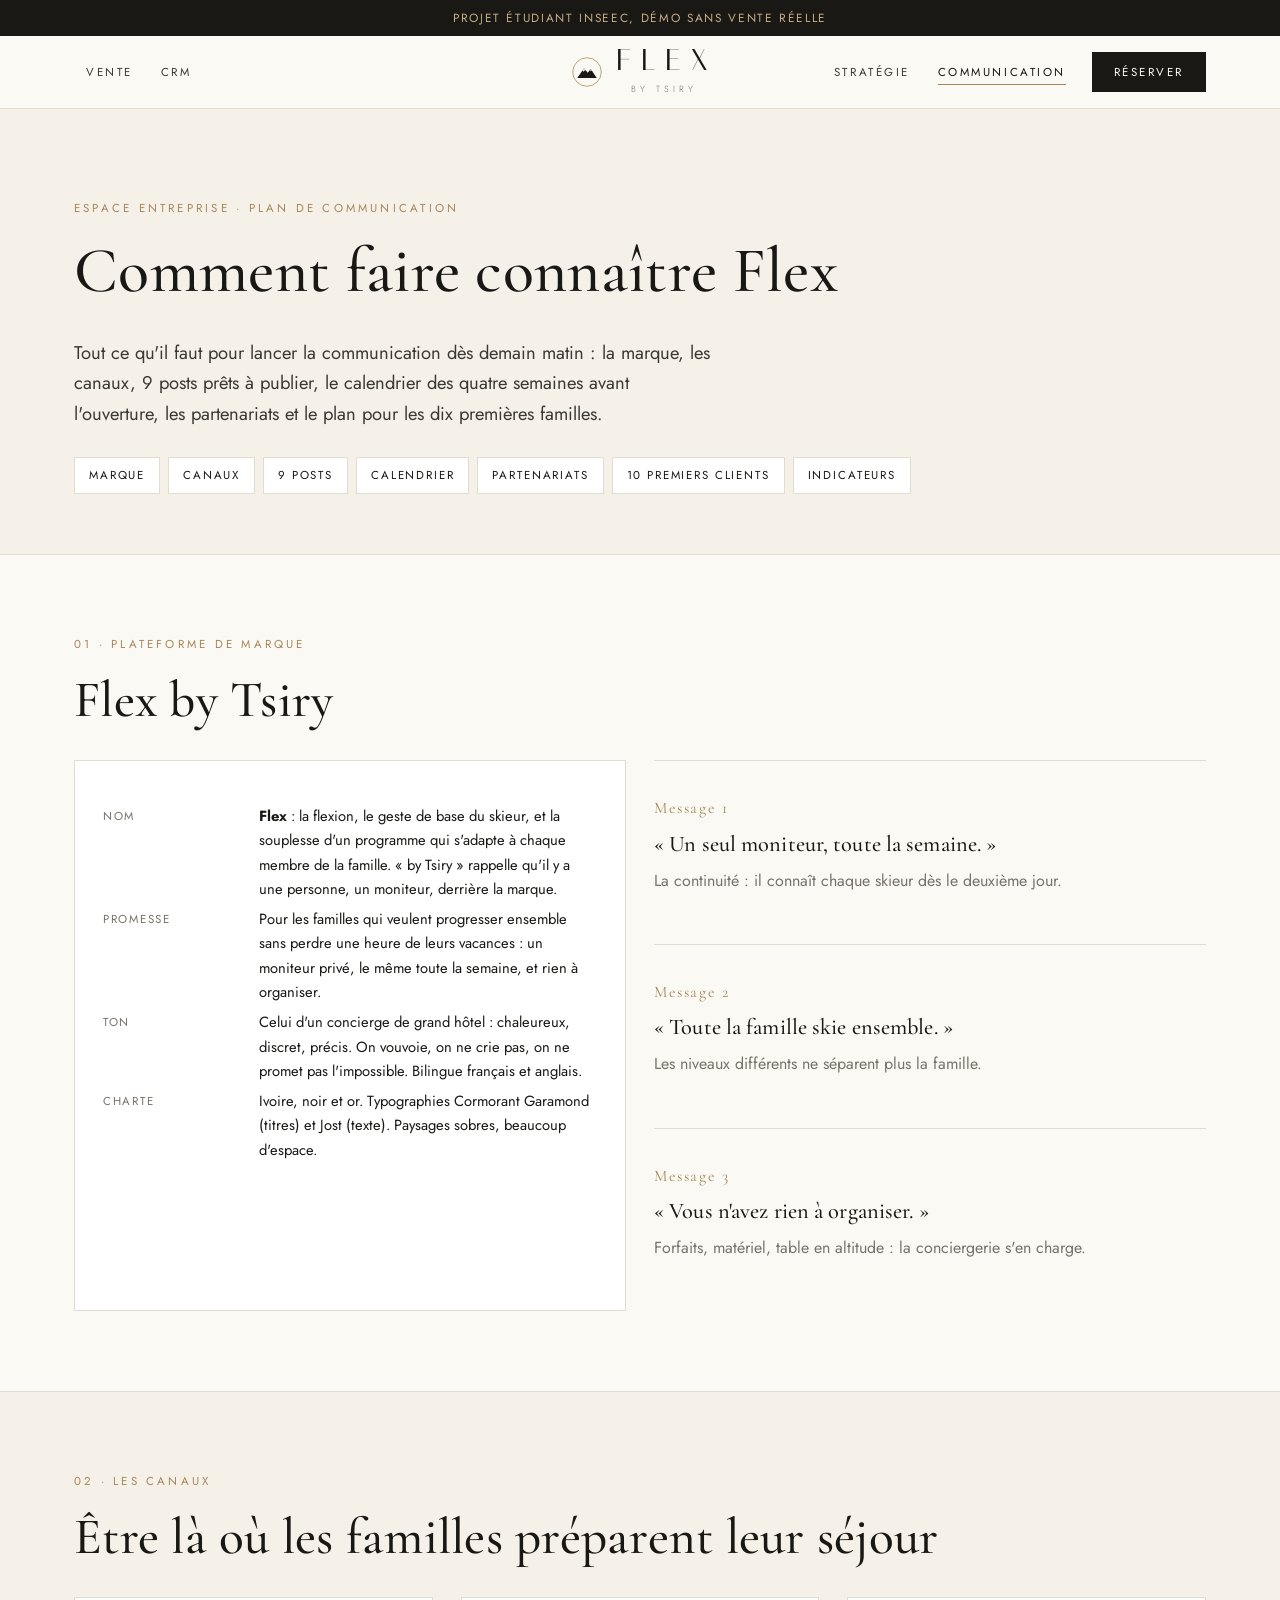
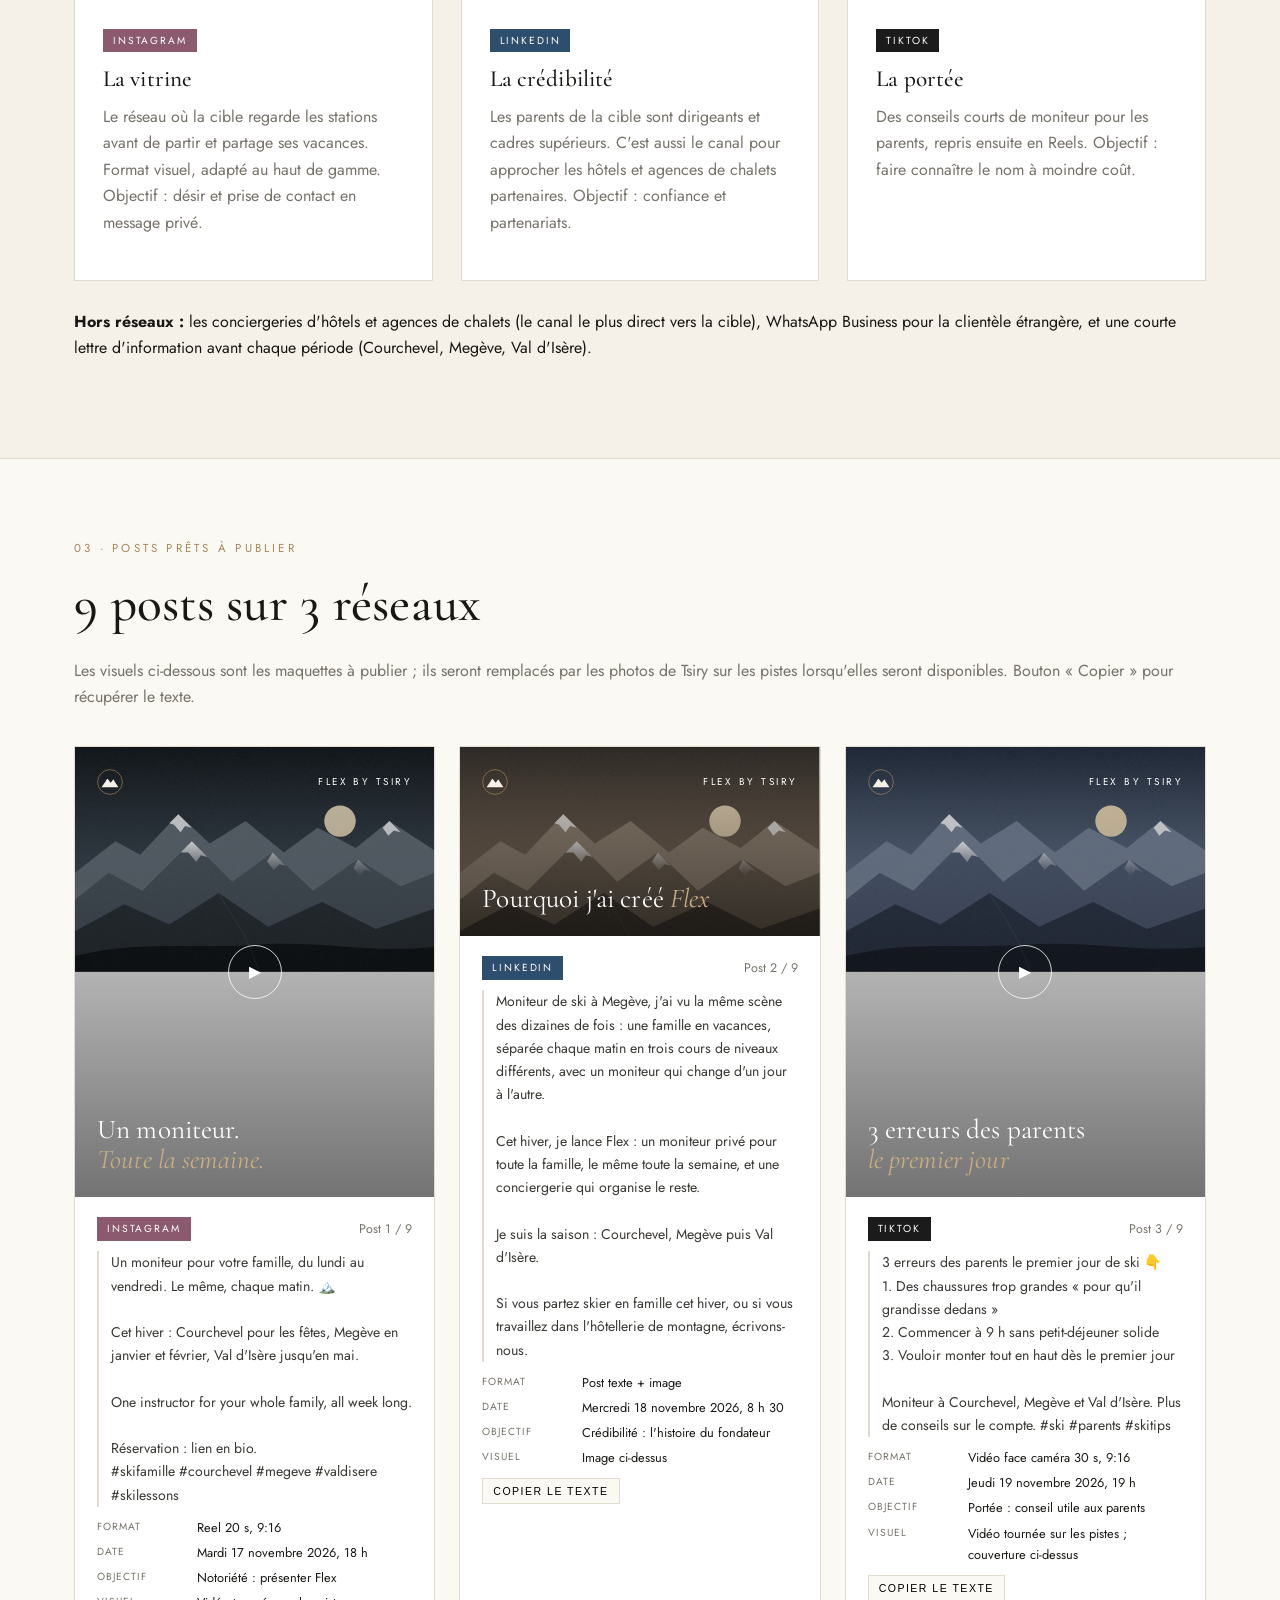
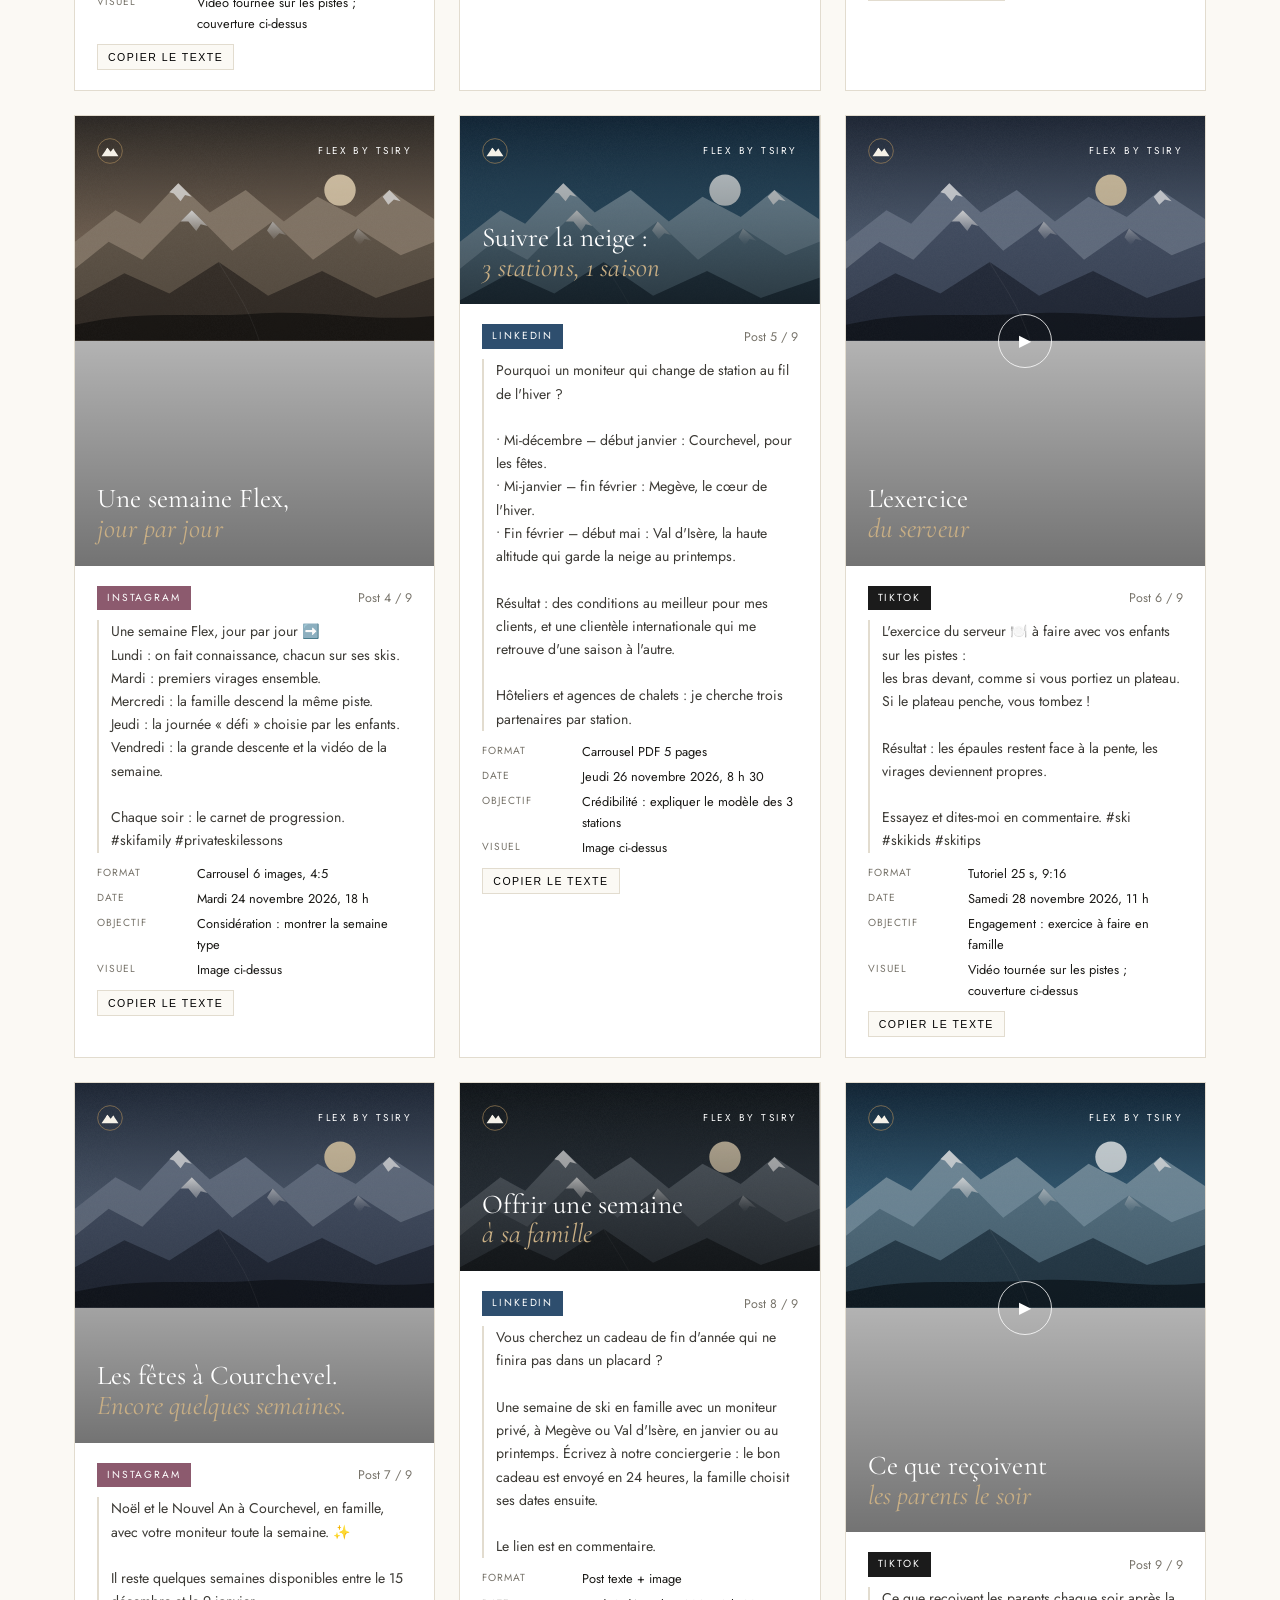
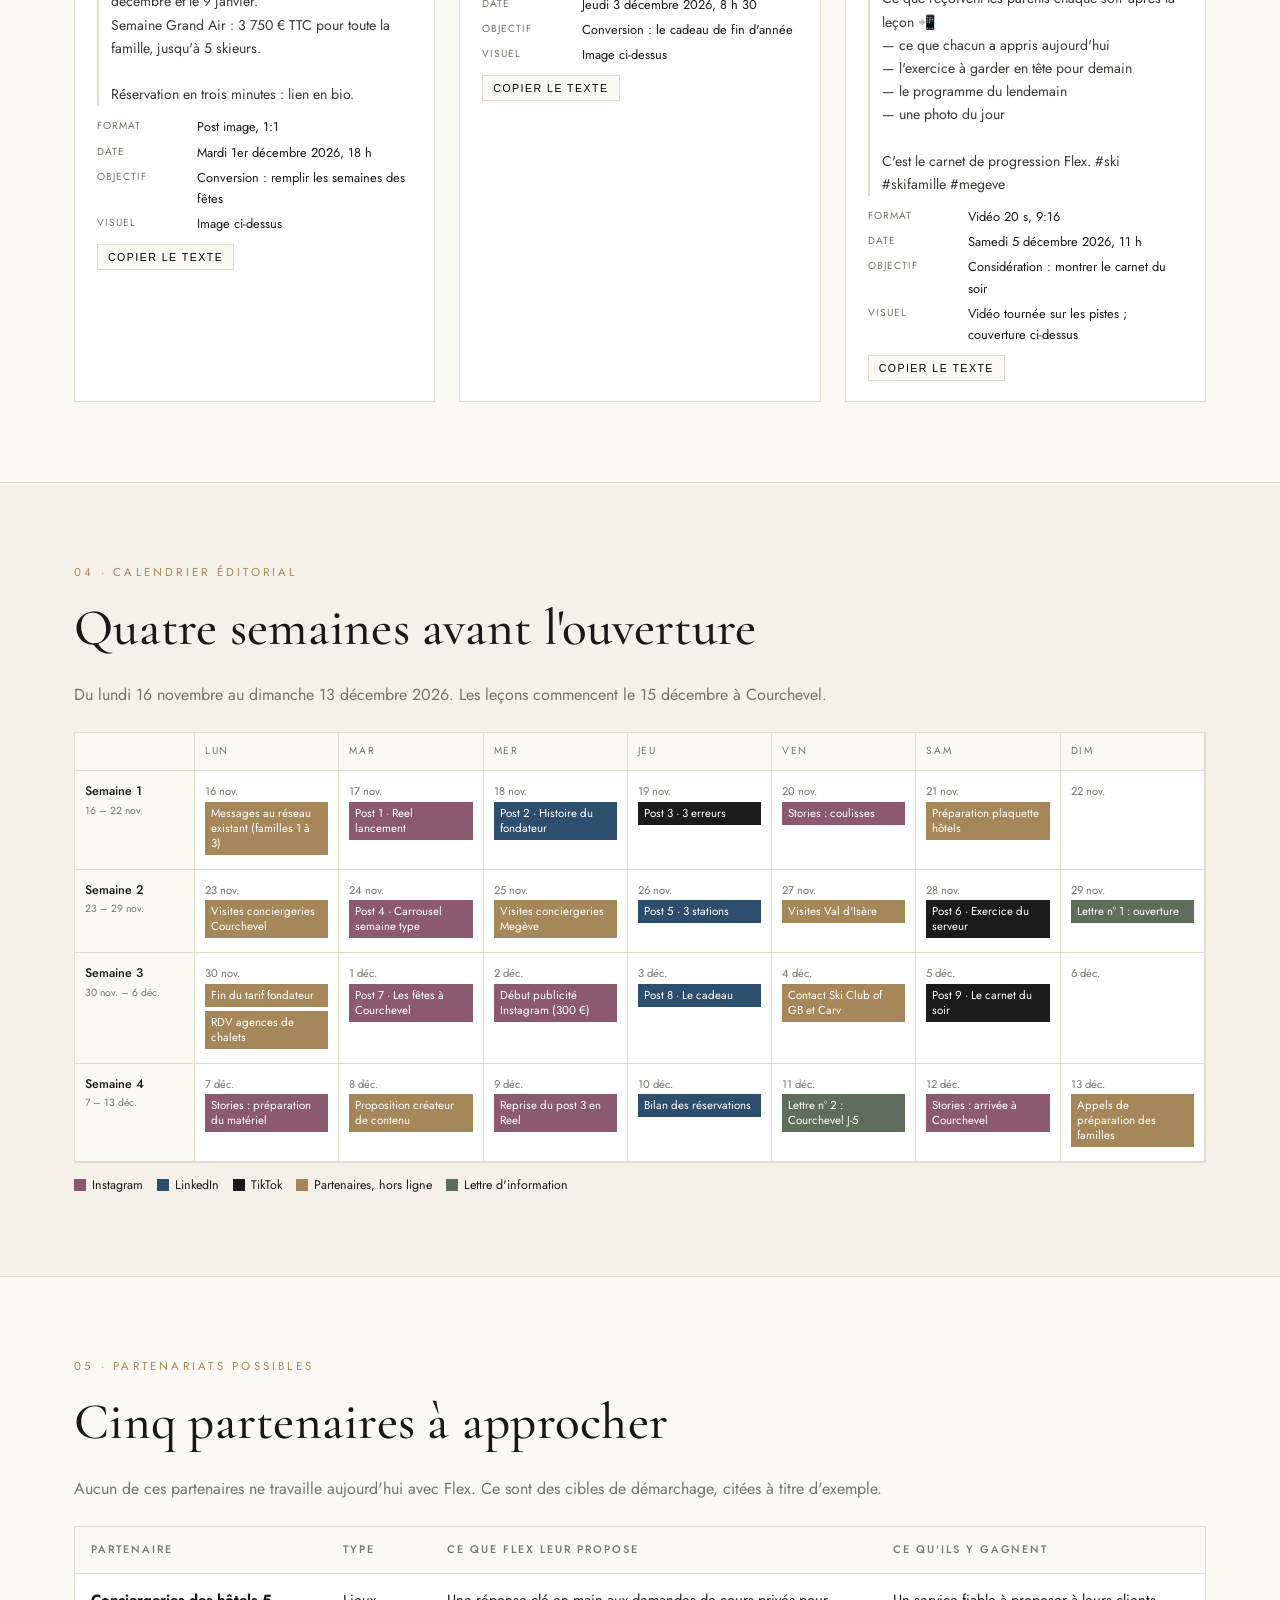
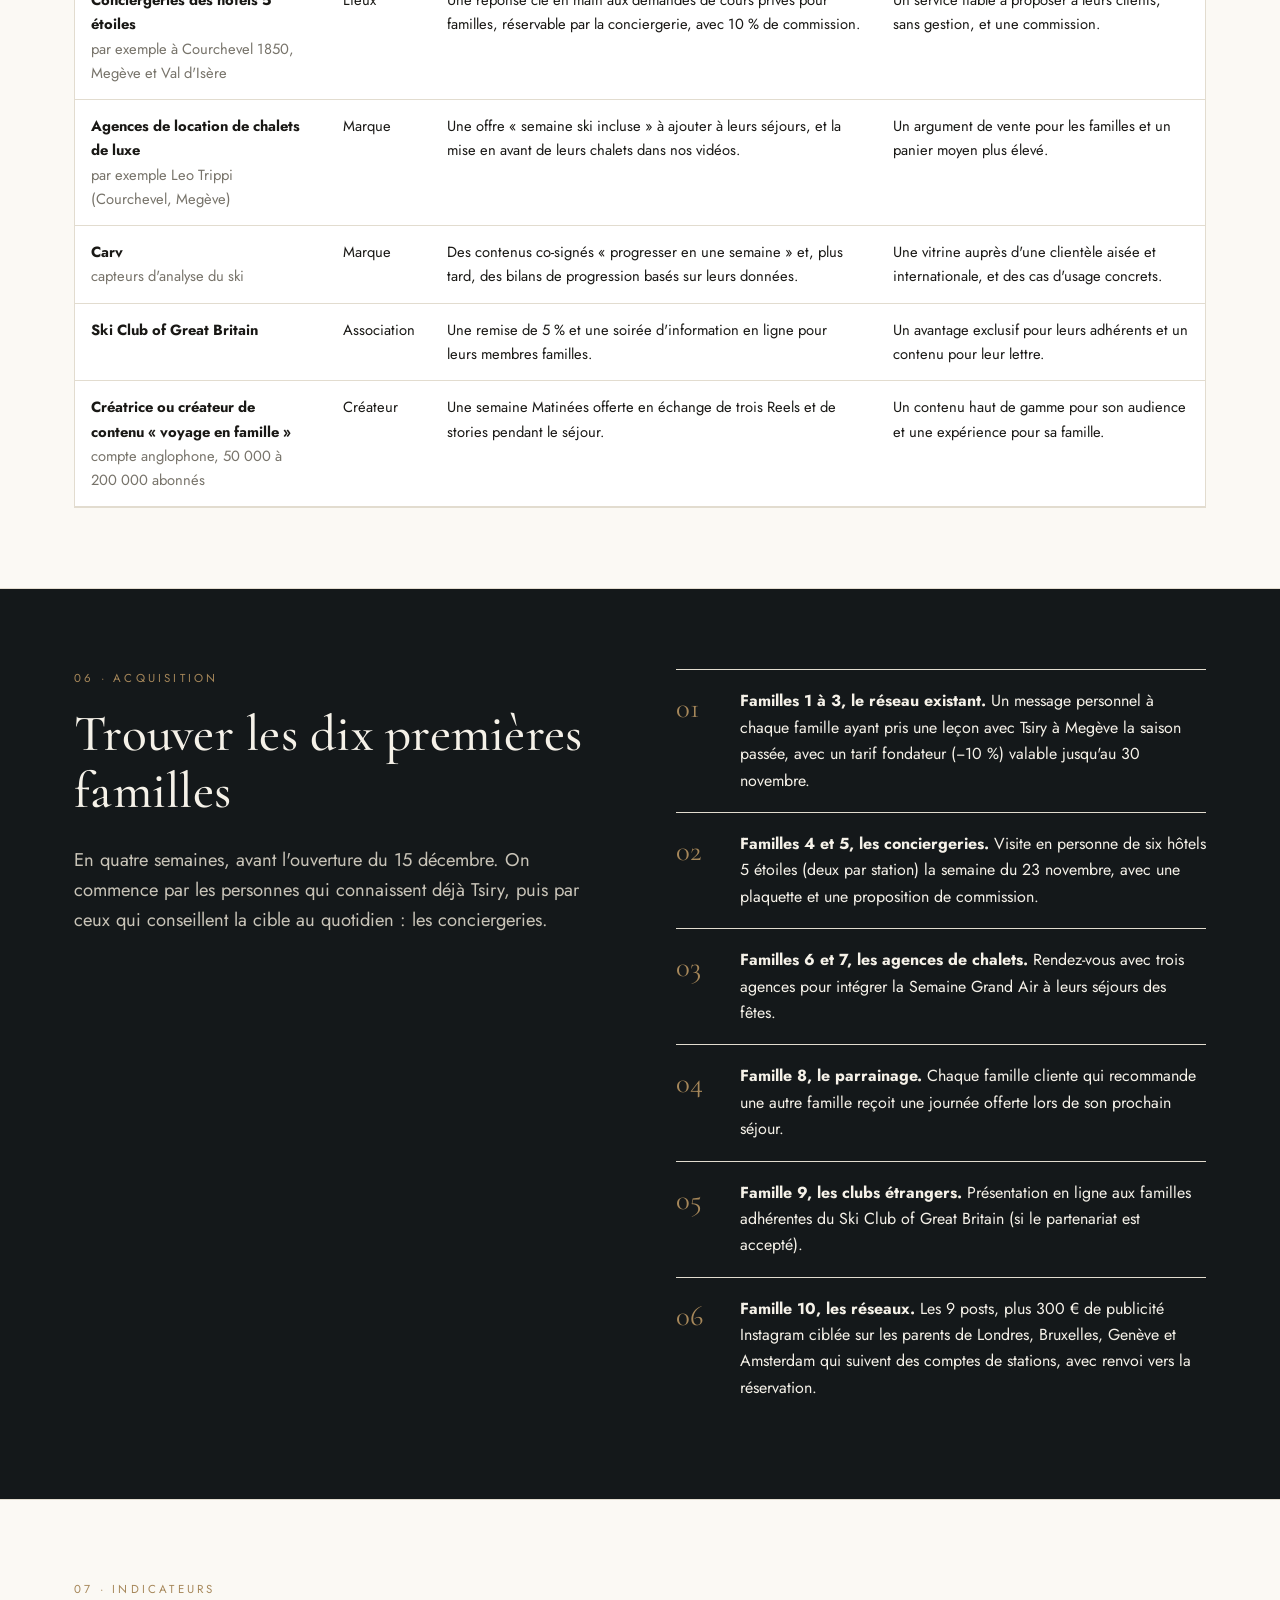
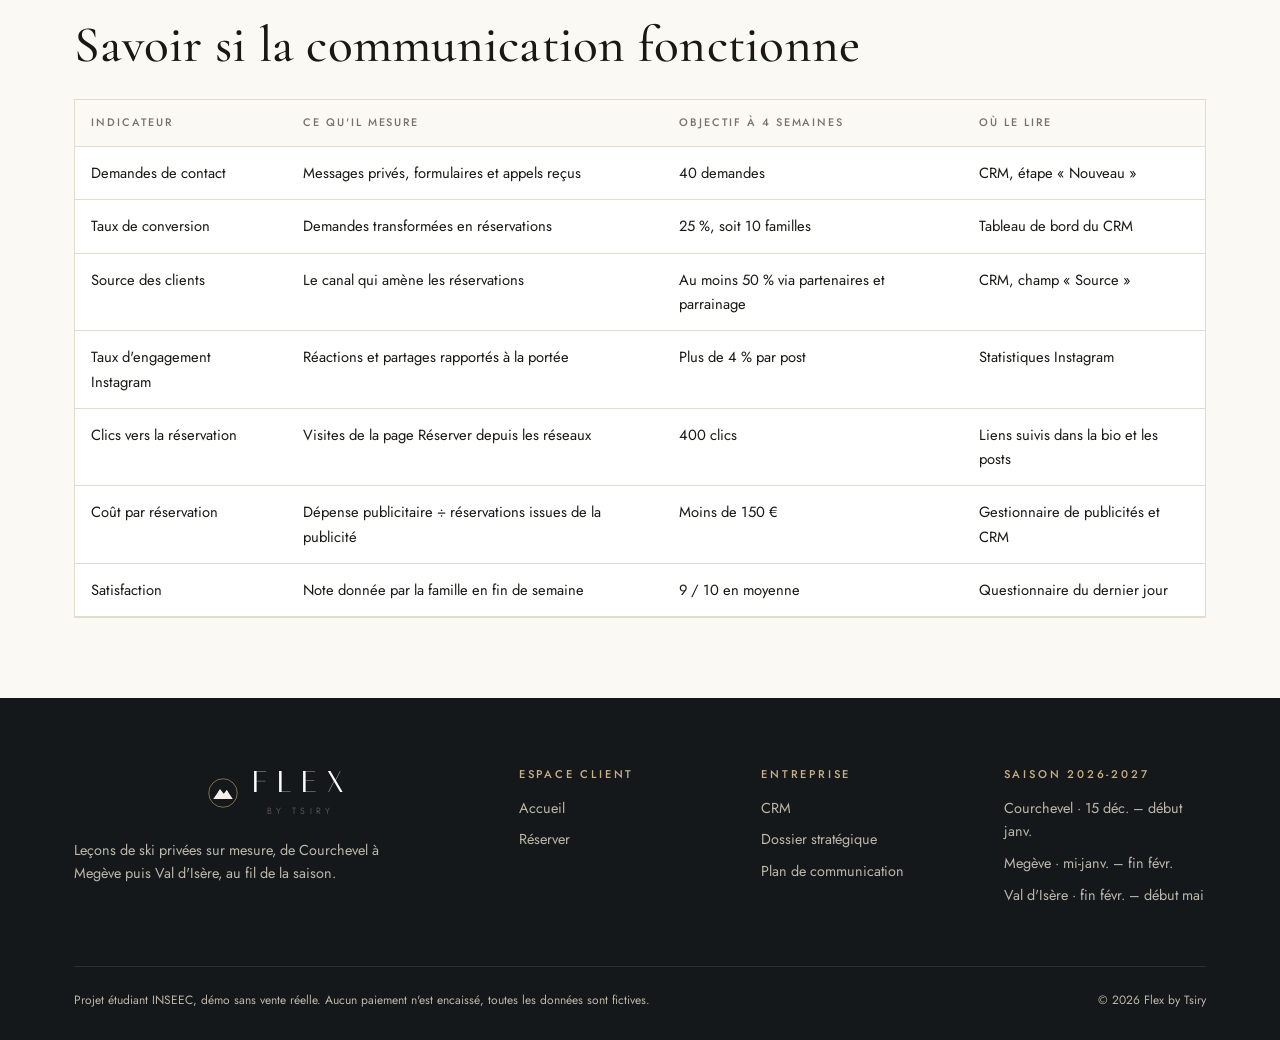
==== communication.html @ caed6b99 "Site Flex by Tsiry : landing animée, réservation, CRM, stratégie, communication Projet étudiant INSE" ====
<!doctype html>
<html lang="fr">
<head>
<meta charset="utf-8">
<meta name="viewport" content="width=device-width, initial-scale=1">
<title>Plan de communication · Flex by Tsiry</title>
<link rel="icon" href="assets/favicon.svg" type="image/svg+xml">
<link rel="preconnect" href="https://fonts.googleapis.com">
<link rel="preconnect" href="https://fonts.gstatic.com" crossorigin>
<link href="https://fonts.googleapis.com/css2?family=Cormorant+Garamond:ital,wght@0,400;0,500;0,600;1,400&family=Jost:wght@300;400;500&display=swap" rel="stylesheet">
<link rel="stylesheet" href="assets/site.css">
<style>
  .posts{display:grid;grid-template-columns:repeat(3,1fr);gap:24px}
  @media (max-width:980px){.posts{grid-template-columns:1fr 1fr}}
  @media (max-width:640px){.posts{grid-template-columns:1fr}}
  .post{background:var(--snow);border:1px solid var(--line);display:flex;flex-direction:column}
  .visual{position:relative;overflow:hidden;color:#fff;aspect-ratio:1/1}
  .visual.v916{aspect-ratio:4/5}
  .visual.li{aspect-ratio:1.91/1}
  .visual .art{position:absolute;inset:0}
  .visual::after{content:"";position:absolute;inset:0;background:linear-gradient(180deg,rgba(0,0,0,.05),rgba(0,0,0,.55))}
  .visual .ov{position:absolute;inset:0;z-index:2;display:flex;flex-direction:column;justify-content:space-between;padding:22px}
  .visual .ov .top{display:flex;justify-content:space-between;align-items:center;font-size:.62rem;letter-spacing:.25em;text-transform:uppercase}
  .visual .ov .top svg{width:26px;height:26px}
  .visual .ov h4{font-family:var(--serif);font-size:1.7rem;font-weight:400;line-height:1.1;margin:0}
  .visual .ov h4 em{color:var(--gold-2)}
  .visual .ov .play{position:absolute;top:50%;left:50%;transform:translate(-50%,-50%);width:54px;height:54px;border:1px solid rgba(255,255,255,.8);border-radius:50%;display:flex;align-items:center;justify-content:center}
  .post .body{padding:20px 22px;display:flex;flex-direction:column;gap:10px;flex:1}
  .post .head{display:flex;justify-content:space-between;align-items:center;gap:10px;flex-wrap:wrap}
  .net{font-size:.64rem;letter-spacing:.18em;text-transform:uppercase;padding:4px 10px;color:#fff}
  .net.ig{background:#8C5A6E}.net.li{background:#2E4E6E}.net.tt{background:#1B1B1B}
  .post .txt{font-size:.88rem;white-space:pre-line;color:var(--ink-2);border-left:2px solid var(--line);padding-left:12px}
  .post dl{display:grid;grid-template-columns:90px 1fr;gap:4px 10px;font-size:.8rem;margin:0}
  .post dt{color:var(--muted);letter-spacing:.1em;text-transform:uppercase;font-size:.64rem;padding-top:2px}
  .post dd{margin:0}
  .copy{align-self:flex-start;font-size:.66rem;letter-spacing:.14em;text-transform:uppercase;border:1px solid var(--line);background:var(--paper);padding:6px 10px;cursor:pointer}
  .cal{display:grid;grid-template-columns:120px repeat(7,1fr);border:1px solid var(--line);background:var(--snow);min-width:860px}
  .cal div{border-right:1px solid var(--line);border-bottom:1px solid var(--line);padding:10px;font-size:.78rem;min-height:74px}
  .cal .h{background:var(--paper);font-size:.64rem;letter-spacing:.16em;text-transform:uppercase;color:var(--muted);min-height:auto}
  .cal .w{background:var(--paper);font-weight:500}
  .cal .w small{display:block;color:var(--muted);font-weight:400}
  .ev{display:block;padding:4px 6px;margin-bottom:4px;font-size:.72rem;line-height:1.3;color:#fff}
  .ev.ig{background:#8C5A6E}.ev.li{background:#2E4E6E}.ev.tt{background:#1B1B1B}.ev.off{background:var(--gold)}.ev.ml{background:#5E6E5A}
  .legend{display:flex;gap:14px;flex-wrap:wrap;font-size:.78rem;margin-top:12px}
  .legend span{display:inline-flex;align-items:center;gap:6px}
  .legend i{width:12px;height:12px;display:inline-block}
  ol.steps10{counter-reset:s;list-style:none;padding:0;margin:0}
  ol.steps10 li{counter-increment:s;position:relative;padding:18px 0 18px 64px;border-top:1px solid var(--line)}
  ol.steps10 li::before{content:counter(s,decimal-leading-zero);position:absolute;left:0;top:14px;font-family:var(--serif);font-size:1.8rem;color:var(--gold)}
</style>
</head>
<body data-page="communication">

<header class="page-head">
  <div class="wrap">
    <span class="eyebrow">Espace entreprise · Plan de communication</span>
    <h1 style="font-size:clamp(2.4rem,5vw,4rem)">Comment faire connaître Flex</h1>
    <p class="lead">Tout ce qu'il faut pour lancer la communication dès demain matin : la marque, les canaux, 9 posts prêts à publier, le calendrier des quatre semaines avant l'ouverture, les partenariats et le plan pour les dix premières familles.</p>
    <nav class="toc" aria-label="Sommaire">
      <a href="#marque">Marque</a><a href="#canaux">Canaux</a><a href="#posts">9 posts</a><a href="#calendrier">Calendrier</a><a href="#partenariats">Partenariats</a><a href="#clients">10 premiers clients</a><a href="#indicateurs">Indicateurs</a>
    </nav>
  </div>
</header>

<main class="doc">
  <!-- MARQUE -->
  <section id="marque">
    <div class="wrap">
      <span class="eyebrow">01 · Plateforme de marque</span>
      <h2>Flex by Tsiry</h2>
      <div class="grid g2" style="margin-top:32px">
        <div class="card">
          <dl class="kv">
            <dt>Nom</dt><dd><strong>Flex</strong> : la flexion, le geste de base du skieur, et la souplesse d'un programme qui s'adapte à chaque membre de la famille. « by Tsiry » rappelle qu'il y a une personne, un moniteur, derrière la marque.</dd>
            <dt>Promesse</dt><dd>Pour les familles qui veulent progresser ensemble sans perdre une heure de leurs vacances : un moniteur privé, le même toute la semaine, et rien à organiser.</dd>
            <dt>Ton</dt><dd>Celui d'un concierge de grand hôtel : chaleureux, discret, précis. On vouvoie, on ne crie pas, on ne promet pas l'impossible. Bilingue français et anglais.</dd>
            <dt>Charte</dt><dd>Ivoire, noir et or. Typographies Cormorant Garamond (titres) et Jost (texte). Paysages sobres, beaucoup d'espace.</dd>
          </dl>
        </div>
        <div>
          <div class="pillar"><span class="num">Message 1</span><h3 style="font-size:1.4rem">« Un seul moniteur, toute la semaine. »</h3><p class="muted">La continuité : il connaît chaque skieur dès le deuxième jour.</p></div>
          <div class="pillar"><span class="num">Message 2</span><h3 style="font-size:1.4rem">« Toute la famille skie ensemble. »</h3><p class="muted">Les niveaux différents ne séparent plus la famille.</p></div>
          <div class="pillar"><span class="num">Message 3</span><h3 style="font-size:1.4rem">« Vous n'avez rien à organiser. »</h3><p class="muted">Forfaits, matériel, table en altitude : la conciergerie s'en charge.</p></div>
        </div>
      </div>
    </div>
  </section>

  <!-- CANAUX -->
  <section id="canaux" class="section-ivory">
    <div class="wrap">
      <span class="eyebrow">02 · Les canaux</span>
      <h2>Être là où les familles préparent leur séjour</h2>
      <div class="grid g3" style="margin-top:32px">
        <div class="card"><span class="net ig">Instagram</span><h3 style="margin-top:14px">La vitrine</h3><p class="muted">Le réseau où la cible regarde les stations avant de partir et partage ses vacances. Format visuel, adapté au haut de gamme. Objectif : désir et prise de contact en message privé.</p></div>
        <div class="card"><span class="net li">LinkedIn</span><h3 style="margin-top:14px">La crédibilité</h3><p class="muted">Les parents de la cible sont dirigeants et cadres supérieurs. C'est aussi le canal pour approcher les hôtels et agences de chalets partenaires. Objectif : confiance et partenariats.</p></div>
        <div class="card"><span class="net tt">TikTok</span><h3 style="margin-top:14px">La portée</h3><p class="muted">Des conseils courts de moniteur pour les parents, repris ensuite en Reels. Objectif : faire connaître le nom à moindre coût.</p></div>
      </div>
      <p style="margin-top:28px"><strong>Hors réseaux :</strong> les conciergeries d'hôtels et agences de chalets (le canal le plus direct vers la cible), WhatsApp Business pour la clientèle étrangère, et une courte lettre d'information avant chaque période (Courchevel, Megève, Val d'Isère).</p>
    </div>
  </section>

  <!-- POSTS -->
  <section id="posts">
    <div class="wrap">
      <span class="eyebrow">03 · Posts prêts à publier</span>
      <h2>9 posts sur 3 réseaux</h2>
      <p class="muted" style="margin-bottom:36px">Les visuels ci-dessous sont les maquettes à publier ; ils seront remplacés par les photos de Tsiry sur les pistes lorsqu'elles seront disponibles. Bouton « Copier » pour récupérer le texte.</p>
      <div class="posts" id="post-grid"></div>
    </div>
  </section>

  <!-- CALENDRIER -->
  <section id="calendrier" class="section-ivory">
    <div class="wrap">
      <span class="eyebrow">04 · Calendrier éditorial</span>
      <h2>Quatre semaines avant l'ouverture</h2>
      <p class="muted">Du lundi 16 novembre au dimanche 13 décembre 2026. Les leçons commencent le 15 décembre à Courchevel.</p>
      <div class="table-wrap" style="margin-top:24px;border:0;background:transparent"><div class="cal" id="cal"></div></div>
      <div class="legend"><span><i style="background:#8C5A6E"></i>Instagram</span><span><i style="background:#2E4E6E"></i>LinkedIn</span><span><i style="background:#1B1B1B"></i>TikTok</span><span><i style="background:#A6875A"></i>Partenaires, hors ligne</span><span><i style="background:#5E6E5A"></i>Lettre d'information</span></div>
    </div>
  </section>

  <!-- PARTENARIATS -->
  <section id="partenariats">
    <div class="wrap">
      <span class="eyebrow">05 · Partenariats possibles</span>
      <h2>Cinq partenaires à approcher</h2>
      <p class="muted">Aucun de ces partenaires ne travaille aujourd'hui avec Flex. Ce sont des cibles de démarchage, citées à titre d'exemple.</p>
      <div class="table-wrap" style="margin-top:24px">
        <table>
          <thead><tr><th>Partenaire</th><th>Type</th><th>Ce que Flex leur propose</th><th>Ce qu'ils y gagnent</th></tr></thead>
          <tbody>
            <tr><td><strong>Conciergeries des hôtels 5 étoiles</strong><br><span class="muted">par exemple à Courchevel 1850, Megève et Val d'Isère</span></td><td>Lieux</td><td>Une réponse clé en main aux demandes de cours privés pour familles, réservable par la conciergerie, avec 10 % de commission.</td><td>Un service fiable à proposer à leurs clients, sans gestion, et une commission.</td></tr>
            <tr><td><strong>Agences de location de chalets de luxe</strong><br><span class="muted">par exemple Leo Trippi (Courchevel, Megève)</span></td><td>Marque</td><td>Une offre « semaine ski incluse » à ajouter à leurs séjours, et la mise en avant de leurs chalets dans nos vidéos.</td><td>Un argument de vente pour les familles et un panier moyen plus élevé.</td></tr>
            <tr><td><strong>Carv</strong><br><span class="muted">capteurs d'analyse du ski</span></td><td>Marque</td><td>Des contenus co-signés « progresser en une semaine » et, plus tard, des bilans de progression basés sur leurs données.</td><td>Une vitrine auprès d'une clientèle aisée et internationale, et des cas d'usage concrets.</td></tr>
            <tr><td><strong>Ski Club of Great Britain</strong></td><td>Association</td><td>Une remise de 5 % et une soirée d'information en ligne pour leurs membres familles.</td><td>Un avantage exclusif pour leurs adhérents et un contenu pour leur lettre.</td></tr>
            <tr><td><strong>Créatrice ou créateur de contenu « voyage en famille »</strong><br><span class="muted">compte anglophone, 50 000 à 200 000 abonnés</span></td><td>Créateur</td><td>Une semaine Matinées offerte en échange de trois Reels et de stories pendant le séjour.</td><td>Un contenu haut de gamme pour son audience et une expérience pour sa famille.</td></tr>
          </tbody>
        </table>
      </div>
    </div>
  </section>

  <!-- 10 CLIENTS -->
  <section id="clients" class="section-dark">
    <div class="wrap split" style="align-items:start">
      <div>
        <span class="eyebrow">06 · Acquisition</span>
        <h2>Trouver les dix premières familles</h2>
        <p class="lead">En quatre semaines, avant l'ouverture du 15 décembre. On commence par les personnes qui connaissent déjà Tsiry, puis par ceux qui conseillent la cible au quotidien : les conciergeries.</p>
      </div>
      <ol class="steps10">
        <li><strong>Familles 1 à 3, le réseau existant.</strong> Un message personnel à chaque famille ayant pris une leçon avec Tsiry à Megève la saison passée, avec un tarif fondateur (−10 %) valable jusqu'au 30 novembre.</li>
        <li><strong>Familles 4 et 5, les conciergeries.</strong> Visite en personne de six hôtels 5 étoiles (deux par station) la semaine du 23 novembre, avec une plaquette et une proposition de commission.</li>
        <li><strong>Familles 6 et 7, les agences de chalets.</strong> Rendez-vous avec trois agences pour intégrer la Semaine Grand Air à leurs séjours des fêtes.</li>
        <li><strong>Famille 8, le parrainage.</strong> Chaque famille cliente qui recommande une autre famille reçoit une journée offerte lors de son prochain séjour.</li>
        <li><strong>Famille 9, les clubs étrangers.</strong> Présentation en ligne aux familles adhérentes du Ski Club of Great Britain (si le partenariat est accepté).</li>
        <li><strong>Famille 10, les réseaux.</strong> Les 9 posts, plus 300 € de publicité Instagram ciblée sur les parents de Londres, Bruxelles, Genève et Amsterdam qui suivent des comptes de stations, avec renvoi vers la réservation.</li>
      </ol>
    </div>
  </section>

  <!-- INDICATEURS -->
  <section id="indicateurs">
    <div class="wrap">
      <span class="eyebrow">07 · Indicateurs</span>
      <h2>Savoir si la communication fonctionne</h2>
      <div class="table-wrap" style="margin-top:24px">
        <table>
          <thead><tr><th>Indicateur</th><th>Ce qu'il mesure</th><th>Objectif à 4 semaines</th><th>Où le lire</th></tr></thead>
          <tbody>
            <tr><td>Demandes de contact</td><td>Messages privés, formulaires et appels reçus</td><td>40 demandes</td><td>CRM, étape « Nouveau »</td></tr>
            <tr><td>Taux de conversion</td><td>Demandes transformées en réservations</td><td>25 %, soit 10 familles</td><td>Tableau de bord du CRM</td></tr>
            <tr><td>Source des clients</td><td>Le canal qui amène les réservations</td><td>Au moins 50 % via partenaires et parrainage</td><td>CRM, champ « Source »</td></tr>
            <tr><td>Taux d'engagement Instagram</td><td>Réactions et partages rapportés à la portée</td><td>Plus de 4 % par post</td><td>Statistiques Instagram</td></tr>
            <tr><td>Clics vers la réservation</td><td>Visites de la page Réserver depuis les réseaux</td><td>400 clics</td><td>Liens suivis dans la bio et les posts</td></tr>
            <tr><td>Coût par réservation</td><td>Dépense publicitaire ÷ réservations issues de la publicité</td><td>Moins de 150 €</td><td>Gestionnaire de publicités et CRM</td></tr>
            <tr><td>Satisfaction</td><td>Note donnée par la famille en fin de semaine</td><td>9 / 10 en moyenne</td><td>Questionnaire du dernier jour</td></tr>
          </tbody>
        </table>
      </div>
    </div>
  </section>
</main>

<script src="assets/site.js"></script>
<script>
(function(){
  const esc = s => String(s).replace(/[&<>]/g, c => ({'&':'&amp;','<':'&lt;','>':'&gt;'}[c]));
  const POSTS = [
    { net:'ig', n:'Instagram', fmt:'Reel 20 s, 9:16', date:'Mardi 17 novembre 2026, 18 h', obj:'Notoriété : présenter Flex', art:'hero', ratio:'v916', video:true,
      title:'Un moniteur.<br><em>Toute la semaine.</em>',
      text:'Un moniteur pour votre famille, du lundi au vendredi. Le même, chaque matin. 🏔️\n\nCet hiver : Courchevel pour les fêtes, Megève en janvier et février, Val d\'Isère jusqu\'en mai.\n\nOne instructor for your whole family, all week long.\n\nRéservation : lien en bio.\n#skifamille #courchevel #megeve #valdisere #skilessons' },
    { net:'li', n:'LinkedIn', fmt:'Post texte + image', date:'Mercredi 18 novembre 2026, 8 h 30', obj:'Crédibilité : l\'histoire du fondateur', art:'megeve', ratio:'li',
      title:'Pourquoi j\'ai créé <em>Flex</em>',
      text:'Moniteur de ski à Megève, j\'ai vu la même scène des dizaines de fois : une famille en vacances, séparée chaque matin en trois cours de niveaux différents, avec un moniteur qui change d\'un jour à l\'autre.\n\nCet hiver, je lance Flex : un moniteur privé pour toute la famille, le même toute la semaine, et une conciergerie qui organise le reste.\n\nJe suis la saison : Courchevel, Megève puis Val d\'Isère.\n\nSi vous partez skier en famille cet hiver, ou si vous travaillez dans l\'hôtellerie de montagne, écrivons-nous.' },
    { net:'tt', n:'TikTok', fmt:'Vidéo face caméra 30 s, 9:16', date:'Jeudi 19 novembre 2026, 19 h', obj:'Portée : conseil utile aux parents', art:'courchevel', ratio:'v916', video:true,
      title:'3 erreurs des parents<br><em>le premier jour</em>',
      text:'3 erreurs des parents le premier jour de ski 👇\n1. Des chaussures trop grandes « pour qu\'il grandisse dedans »\n2. Commencer à 9 h sans petit-déjeuner solide\n3. Vouloir monter tout en haut dès le premier jour\n\nMoniteur à Courchevel, Megève et Val d\'Isère. Plus de conseils sur le compte. #ski #parents #skitips' },
    { net:'ig', n:'Instagram', fmt:'Carrousel 6 images, 4:5', date:'Mardi 24 novembre 2026, 18 h', obj:'Considération : montrer la semaine type', art:'megeve', ratio:'v916',
      title:'Une semaine Flex,<br><em>jour par jour</em>',
      text:'Une semaine Flex, jour par jour ➡️\nLundi : on fait connaissance, chacun sur ses skis.\nMardi : premiers virages ensemble.\nMercredi : la famille descend la même piste.\nJeudi : la journée « défi » choisie par les enfants.\nVendredi : la grande descente et la vidéo de la semaine.\n\nChaque soir : le carnet de progression.\n#skifamily #privateskilessons' },
    { net:'li', n:'LinkedIn', fmt:'Carrousel PDF 5 pages', date:'Jeudi 26 novembre 2026, 8 h 30', obj:'Crédibilité : expliquer le modèle des 3 stations', art:'valdisere', ratio:'li',
      title:'Suivre la neige :<br><em>3 stations, 1 saison</em>',
      text:'Pourquoi un moniteur qui change de station au fil de l\'hiver ?\n\n• Mi-décembre – début janvier : Courchevel, pour les fêtes.\n• Mi-janvier – fin février : Megève, le cœur de l\'hiver.\n• Fin février – début mai : Val d\'Isère, la haute altitude qui garde la neige au printemps.\n\nRésultat : des conditions au meilleur pour mes clients, et une clientèle internationale qui me retrouve d\'une saison à l\'autre.\n\nHôteliers et agences de chalets : je cherche trois partenaires par station.' },
    { net:'tt', n:'TikTok', fmt:'Tutoriel 25 s, 9:16', date:'Samedi 28 novembre 2026, 11 h', obj:'Engagement : exercice à faire en famille', art:'courchevel', ratio:'v916', video:true,
      title:'L\'exercice<br><em>du serveur</em>',
      text:'L\'exercice du serveur 🍽️ à faire avec vos enfants sur les pistes :\nles bras devant, comme si vous portiez un plateau. Si le plateau penche, vous tombez !\n\nRésultat : les épaules restent face à la pente, les virages deviennent propres.\n\nEssayez et dites-moi en commentaire. #ski #skikids #skitips' },
    { net:'ig', n:'Instagram', fmt:'Post image, 1:1', date:'Mardi 1er décembre 2026, 18 h', obj:'Conversion : remplir les semaines des fêtes', art:'courchevel', ratio:'',
      title:'Les fêtes à Courchevel.<br><em>Encore quelques semaines.</em>',
      text:'Noël et le Nouvel An à Courchevel, en famille, avec votre moniteur toute la semaine. ✨\n\nIl reste quelques semaines disponibles entre le 15 décembre et le 9 janvier.\nSemaine Grand Air : 3 750 € TTC pour toute la famille, jusqu\'à 5 skieurs.\n\nRéservation en trois minutes : lien en bio.' },
    { net:'li', n:'LinkedIn', fmt:'Post texte + image', date:'Jeudi 3 décembre 2026, 8 h 30', obj:'Conversion : le cadeau de fin d\'année', art:'hero', ratio:'li',
      title:'Offrir une semaine<br><em>à sa famille</em>',
      text:'Vous cherchez un cadeau de fin d\'année qui ne finira pas dans un placard ?\n\nUne semaine de ski en famille avec un moniteur privé, à Megève ou Val d\'Isère, en janvier ou au printemps. Écrivez à notre conciergerie : le bon cadeau est envoyé en 24 heures, la famille choisit ses dates ensuite.\n\nLe lien est en commentaire.' },
    { net:'tt', n:'TikTok', fmt:'Vidéo 20 s, 9:16', date:'Samedi 5 décembre 2026, 11 h', obj:'Considération : montrer le carnet du soir', art:'valdisere', ratio:'v916', video:true,
      title:'Ce que reçoivent<br><em>les parents le soir</em>',
      text:'Ce que reçoivent les parents chaque soir après la leçon 📲\n— ce que chacun a appris aujourd\'hui\n— l\'exercice à garder en tête pour demain\n— le programme du lendemain\n— une photo du jour\n\nC\'est le carnet de progression Flex. #ski #skifamille #megeve' }
  ];
  document.getElementById('post-grid').innerHTML = POSTS.map((p, i) =>
    '<article class="post">' +
      '<div class="visual ' + p.ratio + '"><div class="art">' + flexMountain(p.art) + '</div><div class="ov"><div class="top">' + FLEX_LOGO.replace('#191815','#F5F1E8') + '<span>Flex by Tsiry</span></div>' + (p.video ? '<span class="play" aria-hidden="true">▶</span>' : '') + '<h4>' + p.title + '</h4></div></div>' +
      '<div class="body"><div class="head"><span class="net ' + p.net + '">' + p.n + '</span><span class="muted" style="font-size:.78rem">Post ' + (i + 1) + ' / 9</span></div>' +
      '<div class="txt">' + esc(p.text) + '</div>' +
      '<dl><dt>Format</dt><dd>' + p.fmt + '</dd><dt>Date</dt><dd>' + p.date + '</dd><dt>Objectif</dt><dd>' + p.obj + '</dd><dt>Visuel</dt><dd>' + (p.video ? 'Vidéo tournée sur les pistes ; couverture ci-dessus' : 'Image ci-dessus') + '</dd></dl>' +
      '<button class="copy" data-i="' + i + '">Copier le texte</button></div></article>').join('');
  document.querySelectorAll('.copy').forEach(b => b.addEventListener('click', () => {
    const t = POSTS[+b.dataset.i].text;
    (navigator.clipboard ? navigator.clipboard.writeText(t) : Promise.reject()).then(() => flexToast('Texte copié')).catch(() => flexToast('Copie impossible dans ce navigateur'));
  }));

  // Calendrier : 4 semaines × 7 jours
  const days = ['Lun','Mar','Mer','Jeu','Ven','Sam','Dim'];
  const weeks = [
    { l:'Semaine 1', d:'16 – 22 nov.', start:16, month:'nov.', ev:{0:[['off','Messages au réseau existant (familles 1 à 3)']],1:[['ig','Post 1 · Reel lancement']],2:[['li','Post 2 · Histoire du fondateur']],3:[['tt','Post 3 · 3 erreurs']],4:[['ig','Stories : coulisses']],5:[['off','Préparation plaquette hôtels']]} },
    { l:'Semaine 2', d:'23 – 29 nov.', start:23, month:'nov.', ev:{0:[['off','Visites conciergeries Courchevel']],1:[['ig','Post 4 · Carrousel semaine type']],2:[['off','Visites conciergeries Megève']],3:[['li','Post 5 · 3 stations']],4:[['off','Visites Val d\'Isère']],5:[['tt','Post 6 · Exercice du serveur']],6:[['ml','Lettre n° 1 : ouverture']]} },
    { l:'Semaine 3', d:'30 nov. – 6 déc.', start:30, month:'nov.', ev:{0:[['off','Fin du tarif fondateur'],['off','RDV agences de chalets']],1:[['ig','Post 7 · Les fêtes à Courchevel']],2:[['ig','Début publicité Instagram (300 €)']],3:[['li','Post 8 · Le cadeau']],4:[['off','Contact Ski Club of GB et Carv']],5:[['tt','Post 9 · Le carnet du soir']]} },
    { l:'Semaine 4', d:'7 – 13 déc.', start:7, month:'déc.', ev:{0:[['ig','Stories : préparation du matériel']],1:[['off','Proposition créateur de contenu']],2:[['ig','Reprise du post 3 en Reel']],3:[['li','Bilan des réservations']],4:[['ml','Lettre n° 2 : Courchevel J-5']],5:[['ig','Stories : arrivée à Courchevel']],6:[['off','Appels de préparation des familles']]} }
  ];
  let html = '<div class="h"></div>' + days.map(x => '<div class="h">' + x + '</div>').join('');
  weeks.forEach(w => {
    html += '<div class="w">' + w.l + '<small>' + w.d + '</small></div>';
    for (let i = 0; i < 7; i++) {
      let n = w.start + i, m = w.month;
      if (w.start === 30 && n > 30) { n -= 30; m = 'déc.'; }
      html += '<div><span class="muted" style="font-size:.7rem">' + n + ' ' + m + '</span>' + (w.ev[i] || []).map(e => '<span class="ev ' + e[0] + '">' + e[1] + '</span>').join('') + '</div>';
    }
  });
  document.getElementById('cal').innerHTML = html;
})();
</script>
</body>
</html>
---- assets/site.css ----
/* Flex by Tsiry — charte graphique */
@import url("https://fonts.googleapis.com/css2?family=Italiana&display=swap");
:root{
  --brand:"Italiana", "Cormorant Garamond", serif;
  --ivory:#F5F1E8;
  --paper:#FBF9F4;
  --ink:#191815;
  --ink-2:#3B3934;
  --muted:#77736A;
  --line:#E2DCCF;
  --gold:#A6875A;
  --gold-2:#C8AE84;
  --night:#14181A;
  --pine:#23302B;
  --snow:#FFFFFF;
  --ok:#3F6B4F;
  --warn:#9A5B2E;
  --radius:4px;
  --serif:"Cormorant Garamond", "Times New Roman", serif;
  --sans:"Jost", "Helvetica Neue", Arial, sans-serif;
  --max:1180px;
}
*{box-sizing:border-box}
html{scroll-behavior:smooth}
body{margin:0;background:var(--paper);color:var(--ink);font-family:var(--sans);font-weight:400;font-size:16px;line-height:1.65;-webkit-font-smoothing:antialiased}
img,svg{max-width:100%;display:block}
a{color:inherit}
h1,h2,h3,h4{font-family:var(--serif);font-weight:500;line-height:1.1;margin:0 0 .5em;letter-spacing:.005em}
h1{font-size:clamp(2.6rem,6vw,5.2rem)}
h2{font-size:clamp(2rem,4vw,3.2rem)}
h3{font-size:1.6rem}
p{margin:0 0 1em}
.wrap{max-width:var(--max);margin:0 auto;padding:0 24px}
.eyebrow{font-family:var(--sans);font-size:.72rem;letter-spacing:.28em;text-transform:uppercase;color:var(--gold);margin-bottom:18px;display:block}
.lead{font-size:1.15rem;color:var(--ink-2);max-width:640px}
.muted{color:var(--muted)}
.center{text-align:center}
.center .lead{margin-left:auto;margin-right:auto}

/* Bandeau démo */
.demo-banner{background:var(--ink);color:var(--gold-2);text-align:center;font-size:.74rem;letter-spacing:.14em;text-transform:uppercase;padding:8px 16px;position:relative;z-index:60}

/* Navigation */
.nav{position:sticky;top:0;z-index:50;background:rgba(251,249,244,.92);backdrop-filter:blur(10px);-webkit-backdrop-filter:blur(10px);border-bottom:1px solid var(--line)}
.nav .wrap{display:grid;grid-template-columns:1fr auto 1fr;align-items:center;height:72px;gap:28px}
.brand{display:flex;align-items:center;justify-content:center;gap:14px;text-decoration:none;text-align:center}
.brand svg{width:30px;height:30px;flex:none}
.brand > span{display:block;text-align:center}
.brand-name{display:block;font-family:var(--brand);font-size:1.85rem;letter-spacing:.34em;margin-right:-.34em;font-weight:400;line-height:1}
.brand-by{display:block;font-family:var(--sans);font-weight:300;font-size:.56rem;letter-spacing:.46em;margin-right:-.46em;text-transform:uppercase;color:var(--muted);margin-top:6px}
.nav-side{display:flex;gap:4px;align-items:center;list-style:none;margin:0;padding:0}
.nav-left{justify-content:flex-start}
.nav-right{justify-content:flex-end}
.nav-side a,.nav-mobile a{text-decoration:none;font-weight:400;font-size:.72rem;letter-spacing:.22em;text-transform:uppercase;padding:10px 12px;color:var(--ink-2);position:relative;transition:color .3s}
.nav-side a:not(.nav-cta)::after{content:"";position:absolute;left:12px;right:12px;bottom:5px;height:1px;background:var(--gold);transform:scaleX(0);transform-origin:left;transition:transform .45s cubic-bezier(.2,.7,.2,1)}
.nav-side a:hover::after,.nav-side a.active::after{transform:scaleX(1)}
.nav-side a:hover,.nav-side a.active{color:var(--ink)}
.nav-cta{background:var(--ink);color:var(--paper)!important;padding:12px 22px!important;margin-left:10px;transition:background .3s!important}
.nav-cta:hover{background:var(--pine)}
.nav-mobile{display:none}
.burger{display:none;justify-self:end;background:none;border:1px solid var(--line);width:44px;height:44px;cursor:pointer;border-radius:var(--radius)}
.burger span{display:block;width:18px;height:1px;background:var(--ink);margin:5px auto}

@media (max-width:980px){
  .nav .wrap{gap:12px}
  .nav-side{display:none}
  .burger{display:block;grid-column:3}
  .brand{grid-column:2}
  .brand-name{font-size:1.6rem}
  .nav-mobile{display:flex;list-style:none;margin:0;position:absolute;top:100%;left:0;right:0;background:var(--paper);flex-direction:column;align-items:stretch;padding:12px 24px 24px;border-bottom:1px solid var(--line);gap:0;transform:translateY(-8px);opacity:0;pointer-events:none;transition:.3s}
  .nav-mobile.open{opacity:1;transform:none;pointer-events:auto}
  .nav-mobile a{display:block;padding:15px 0;border-bottom:1px solid var(--line)}
  .nav-mobile .nav-cta{margin:16px 0 0;text-align:center;padding:15px!important;border:0}
}

/* Boutons */
.btn{display:inline-flex;align-items:center;justify-content:center;gap:10px;font-family:var(--sans);font-size:.78rem;letter-spacing:.2em;text-transform:uppercase;text-decoration:none;padding:16px 28px;border:1px solid var(--ink);background:var(--ink);color:var(--paper);cursor:pointer;transition:background .25s,color .25s,border-color .25s;border-radius:0}
.btn:hover{background:var(--pine);border-color:var(--pine)}
.btn.ghost{background:transparent;color:var(--ink)}
.btn.ghost:hover{background:var(--ink);color:var(--paper)}
.btn.light{background:var(--paper);color:var(--ink);border-color:var(--paper)}
.btn.light:hover{background:transparent;color:var(--paper)}
.btn.ghost-light{background:transparent;color:var(--paper);border-color:rgba(255,255,255,.6)}
.btn.ghost-light:hover{background:var(--paper);color:var(--ink)}
.btn:disabled{opacity:.4;cursor:not-allowed}
.btn.small{padding:10px 16px;font-size:.68rem}

/* Sections */
section{padding:110px 0}
.section-dark{background:var(--night);color:var(--ivory)}
.section-dark .lead{color:#C9C4B8}
.section-ivory{background:var(--ivory)}
.divider{width:48px;height:1px;background:var(--gold);margin:28px 0}
.center .divider{margin:28px auto}

/* Hero */
.hero{position:relative;min-height:calc(100vh - 105px);display:flex;align-items:flex-end;color:var(--snow);overflow:hidden;background:#0f1416;padding:0}
.hero-art{position:absolute;inset:0}
.hero-art svg{width:100%;height:100%;object-fit:cover}
.hero-photo{position:absolute;inset:0;background-size:cover;background-position:center}
.hero::after{content:"";position:absolute;inset:0;background:linear-gradient(180deg,rgba(10,12,14,.15) 0%,rgba(10,12,14,.05) 40%,rgba(10,12,14,.75) 100%)}
.hero-content{position:relative;z-index:2;padding:0 24px 90px;max-width:var(--max);margin:0 auto;width:100%}
.hero h1{max-width:900px;font-weight:400}
.hero h1 em{font-style:italic;color:var(--gold-2)}
.hero .lead{color:#E7E2D8;max-width:620px;font-size:1.2rem}
.hero-actions{display:flex;gap:14px;flex-wrap:wrap;margin-top:34px}
.hero-meta{display:flex;gap:40px;flex-wrap:wrap;margin-top:56px;padding-top:24px;border-top:1px solid rgba(255,255,255,.22);font-size:.75rem;letter-spacing:.2em;text-transform:uppercase;color:#D9D3C6}
.hero-meta strong{display:block;font-family:var(--serif);font-size:1.6rem;letter-spacing:0;text-transform:none;color:var(--snow);font-weight:400}

/* Grilles */
.grid{display:grid;gap:28px}
.g2{grid-template-columns:repeat(2,1fr)}
.g3{grid-template-columns:repeat(3,1fr)}
.g4{grid-template-columns:repeat(4,1fr)}
@media (max-width:900px){.g3,.g4{grid-template-columns:1fr 1fr}}
@media (max-width:640px){.g2,.g3,.g4{grid-template-columns:1fr} section{padding:72px 0}}

.split{display:grid;grid-template-columns:1fr 1fr;gap:72px;align-items:center}
@media (max-width:900px){.split{grid-template-columns:1fr;gap:40px}}

/* Piliers */
.pillar{padding:34px 0;border-top:1px solid var(--line)}
.pillar .num{font-family:var(--serif);font-size:1rem;color:var(--gold);letter-spacing:.1em}
.pillar h3{margin-top:10px}

/* Stations */
.station{position:relative;overflow:hidden;background:var(--night);color:var(--snow);min-height:520px;display:flex;flex-direction:column;justify-content:flex-end}
.station .art{position:absolute;inset:0;transition:transform 1.2s cubic-bezier(.2,.7,.2,1)}
.station:hover .art{transform:scale(1.04)}
.station::after{content:"";position:absolute;inset:0;background:linear-gradient(180deg,transparent 30%,rgba(8,10,12,.85))}
.station .body{position:relative;z-index:2;padding:32px}
.station .period{font-size:.7rem;letter-spacing:.25em;text-transform:uppercase;color:var(--gold-2)}
.station h3{font-size:2.3rem;margin:10px 0 8px}
.station p{color:#D8D3C8;font-size:.95rem;margin:0}

/* Formules */
.offer{background:var(--snow);border:1px solid var(--line);padding:40px 34px;display:flex;flex-direction:column;position:relative;transition:transform .35s,box-shadow .35s}
.offer:hover{transform:translateY(-4px);box-shadow:0 24px 50px -30px rgba(20,20,20,.35)}
.offer.featured{border-color:var(--gold)}
.offer .badge{position:absolute;top:-1px;right:24px;background:var(--gold);color:var(--snow);font-size:.62rem;letter-spacing:.2em;text-transform:uppercase;padding:6px 12px}
.offer h3{font-size:2rem;margin-bottom:6px}
.offer .sub{color:var(--muted);font-size:.9rem;min-height:48px}
.price{margin:24px 0 6px;font-family:var(--serif);font-size:3rem;line-height:1}
.price small{font-family:var(--sans);font-size:.8rem;color:var(--muted);letter-spacing:.1em}
.price-ht{font-size:.82rem;color:var(--muted);margin-bottom:24px}
.offer ul{list-style:none;padding:0;margin:0 0 30px;flex:1}
.offer li{padding:10px 0 10px 26px;border-top:1px solid var(--line);font-size:.92rem;position:relative}
.offer li::before{content:"";position:absolute;left:2px;top:19px;width:10px;height:1px;background:var(--gold)}

.incl{display:grid;grid-template-columns:1fr 1fr;gap:0;border:1px solid var(--line);background:var(--snow)}
.incl > div{padding:34px}
.incl > div + div{border-left:1px solid var(--line)}
.incl ul{margin:0;padding-left:18px}
.incl li{margin-bottom:8px}
@media (max-width:700px){.incl{grid-template-columns:1fr}.incl > div + div{border-left:0;border-top:1px solid var(--line)}}

/* Témoignages */
.quote{font-family:var(--serif);font-size:1.5rem;line-height:1.35;font-style:italic}
.quote-by{font-size:.75rem;letter-spacing:.2em;text-transform:uppercase;color:var(--gold-2);margin-top:18px}
.fict{display:inline-block;font-size:.62rem;letter-spacing:.18em;text-transform:uppercase;border:1px solid currentColor;padding:3px 8px;opacity:.7;margin-left:8px}

/* FAQ */
.faq details{border-top:1px solid var(--line);padding:22px 0}
.faq details:last-child{border-bottom:1px solid var(--line)}
.faq summary{cursor:pointer;list-style:none;font-family:var(--serif);font-size:1.35rem;display:flex;justify-content:space-between;gap:20px}
.faq summary::-webkit-details-marker{display:none}
.faq summary::after{content:"+";font-family:var(--sans);font-weight:300;color:var(--gold);transition:transform .3s}
.faq details[open] summary::after{transform:rotate(45deg)}
.faq details p{margin:14px 0 0;color:var(--ink-2);max-width:760px}

/* Formulaires */
.field{display:flex;flex-direction:column;gap:8px;margin-bottom:18px}
.field label{font-size:.7rem;letter-spacing:.2em;text-transform:uppercase;color:var(--muted)}
input,select,textarea{font-family:var(--sans);font-size:1rem;padding:14px 14px;border:1px solid var(--line);background:var(--snow);color:var(--ink);border-radius:0;width:100%;transition:border-color .2s}
input:focus,select:focus,textarea:focus{outline:none;border-color:var(--gold)}
textarea{min-height:120px;resize:vertical}
.form-note{font-size:.8rem;color:var(--muted)}
.toast{position:fixed;left:50%;bottom:28px;transform:translate(-50%,20px);background:var(--ink);color:var(--paper);padding:14px 22px;font-size:.9rem;opacity:0;transition:.35s;z-index:100;max-width:90vw}
.toast.show{opacity:1;transform:translate(-50%,0)}

/* Footer */
footer{background:var(--night);color:#BDB7AA;padding:70px 0 30px;font-size:.9rem}
footer .brand-name{color:var(--snow)}
footer a{text-decoration:none;color:#BDB7AA}
footer a:hover{color:var(--snow)}
footer h4{font-family:var(--sans);font-size:.7rem;letter-spacing:.25em;text-transform:uppercase;color:var(--gold-2);margin-bottom:16px;font-weight:500}
footer ul{list-style:none;padding:0;margin:0}
footer li{margin-bottom:8px}
.foot-grid{display:grid;grid-template-columns:2fr 1fr 1fr 1fr;gap:40px}
.foot-bottom{margin-top:50px;padding-top:24px;border-top:1px solid #2B302F;font-size:.75rem;display:flex;justify-content:space-between;gap:16px;flex-wrap:wrap}
@media (max-width:800px){.foot-grid{grid-template-columns:1fr 1fr}}

/* Révélation au scroll */
.reveal{opacity:0;transform:translateY(24px);transition:opacity .9s ease,transform .9s cubic-bezier(.2,.7,.2,1)}
.reveal.in{opacity:1;transform:none}
@media (prefers-reduced-motion:reduce){.reveal{opacity:1;transform:none;transition:none}html{scroll-behavior:auto}}

/* Pages internes (dossier) */
.page-head{padding:90px 0 60px;background:var(--ivory);border-bottom:1px solid var(--line)}
.page-head .lead{margin-top:10px}
.doc section{padding:80px 0;border-bottom:1px solid var(--line)}
.doc section:last-of-type{border-bottom:0}
.card{background:var(--snow);border:1px solid var(--line);padding:28px}
.card h3{font-size:1.45rem}
.kv{display:grid;grid-template-columns:140px 1fr;gap:6px 16px;font-size:.92rem}
.kv dt{color:var(--muted);font-size:.72rem;letter-spacing:.15em;text-transform:uppercase;padding-top:3px}
.kv dd{margin:0}
.table-wrap{overflow-x:auto;border:1px solid var(--line);background:var(--snow)}
table{width:100%;border-collapse:collapse;font-size:.92rem;min-width:640px}
th,td{text-align:left;padding:14px 16px;border-bottom:1px solid var(--line);vertical-align:top}
th{font-size:.68rem;letter-spacing:.18em;text-transform:uppercase;color:var(--muted);font-weight:500;background:var(--paper)}
tr.us td{background:#F8F2E6}
.src{font-size:.78rem;color:var(--muted)}
.src a{color:var(--gold)}
.stat{border-top:1px solid var(--gold);padding-top:18px}
.stat .n{font-family:var(--serif);font-size:2.8rem;line-height:1}
.stat .l{font-size:.88rem;color:var(--ink-2);margin-top:8px}
.estimate{background:var(--ivory);border-left:2px solid var(--gold);padding:18px 22px;font-size:.92rem;margin-top:20px}
.tag{display:inline-block;font-size:.64rem;letter-spacing:.16em;text-transform:uppercase;padding:4px 10px;border:1px solid var(--line);color:var(--ink-2);background:var(--paper)}
.toc{display:flex;flex-wrap:wrap;gap:8px;margin-top:28px}
.toc a{font-size:.72rem;letter-spacing:.16em;text-transform:uppercase;text-decoration:none;padding:8px 14px;border:1px solid var(--line);background:var(--snow)}
.toc a:hover{border-color:var(--gold)}
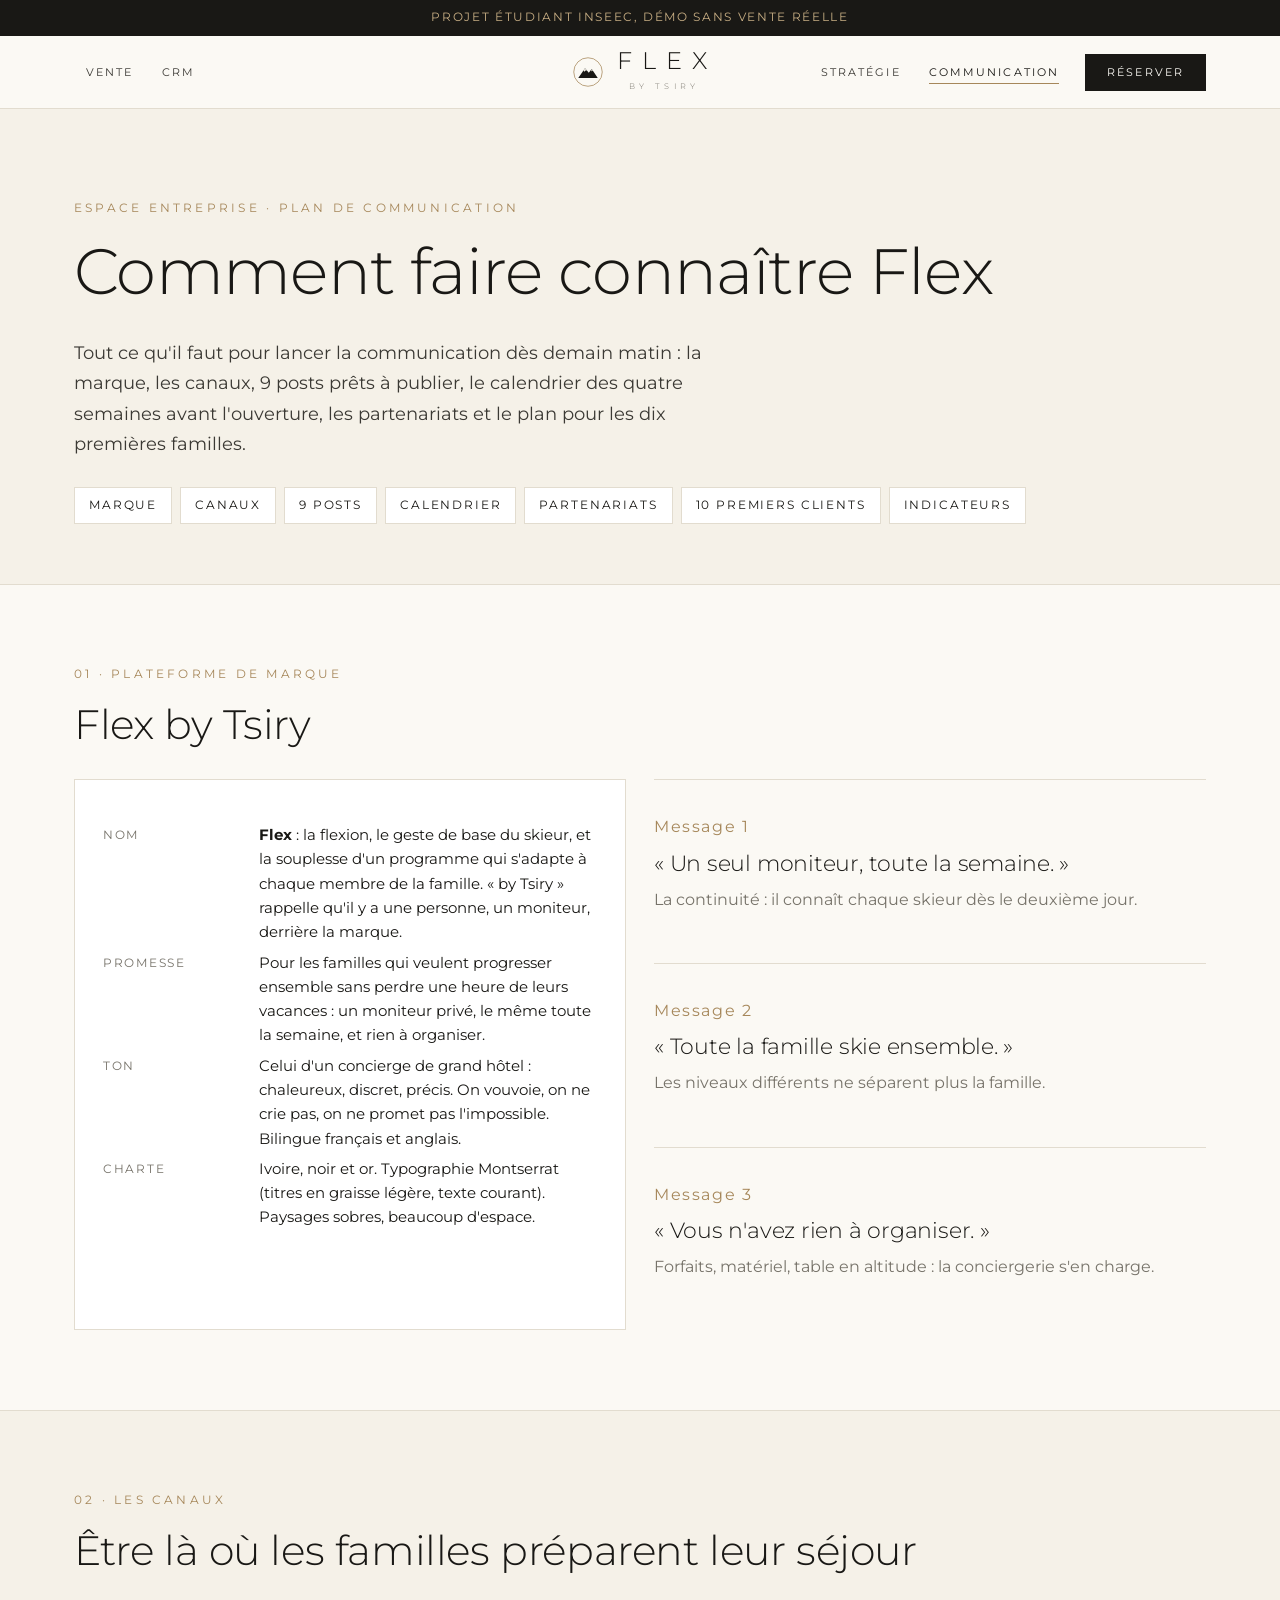
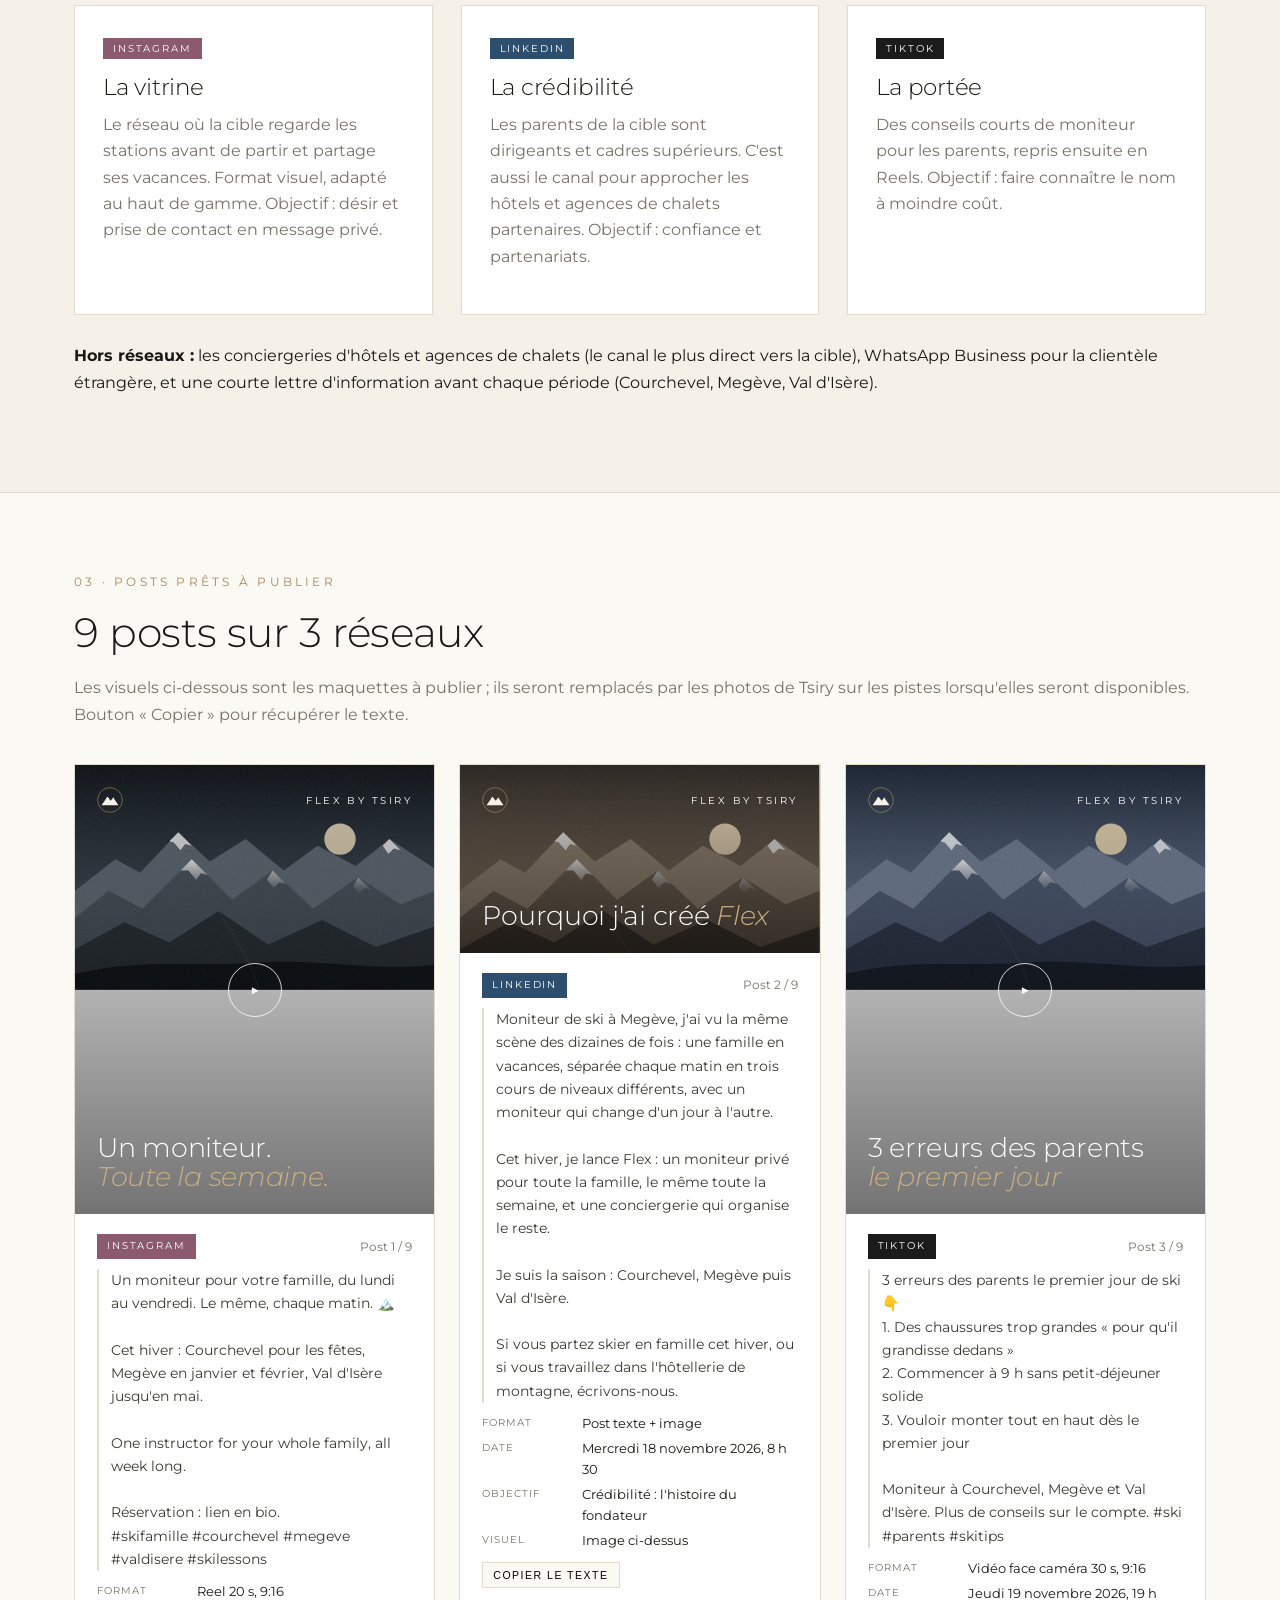
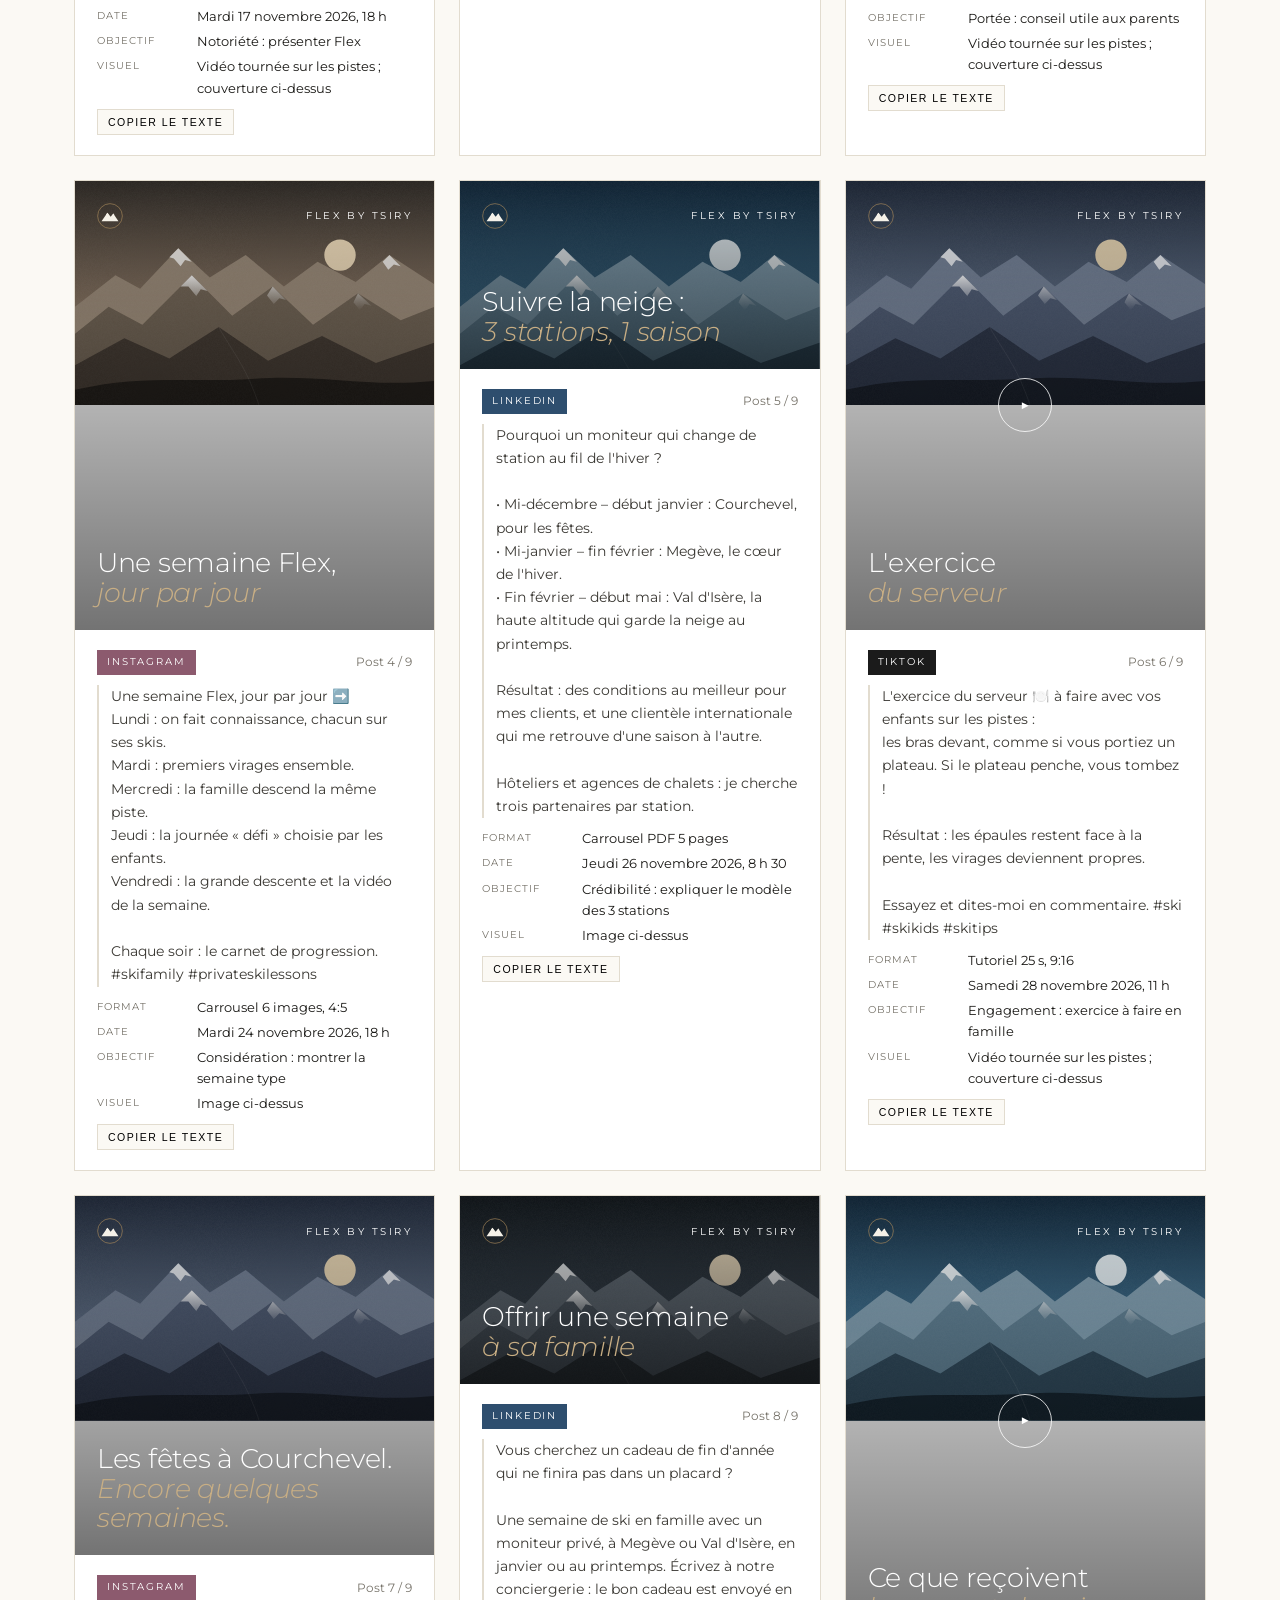
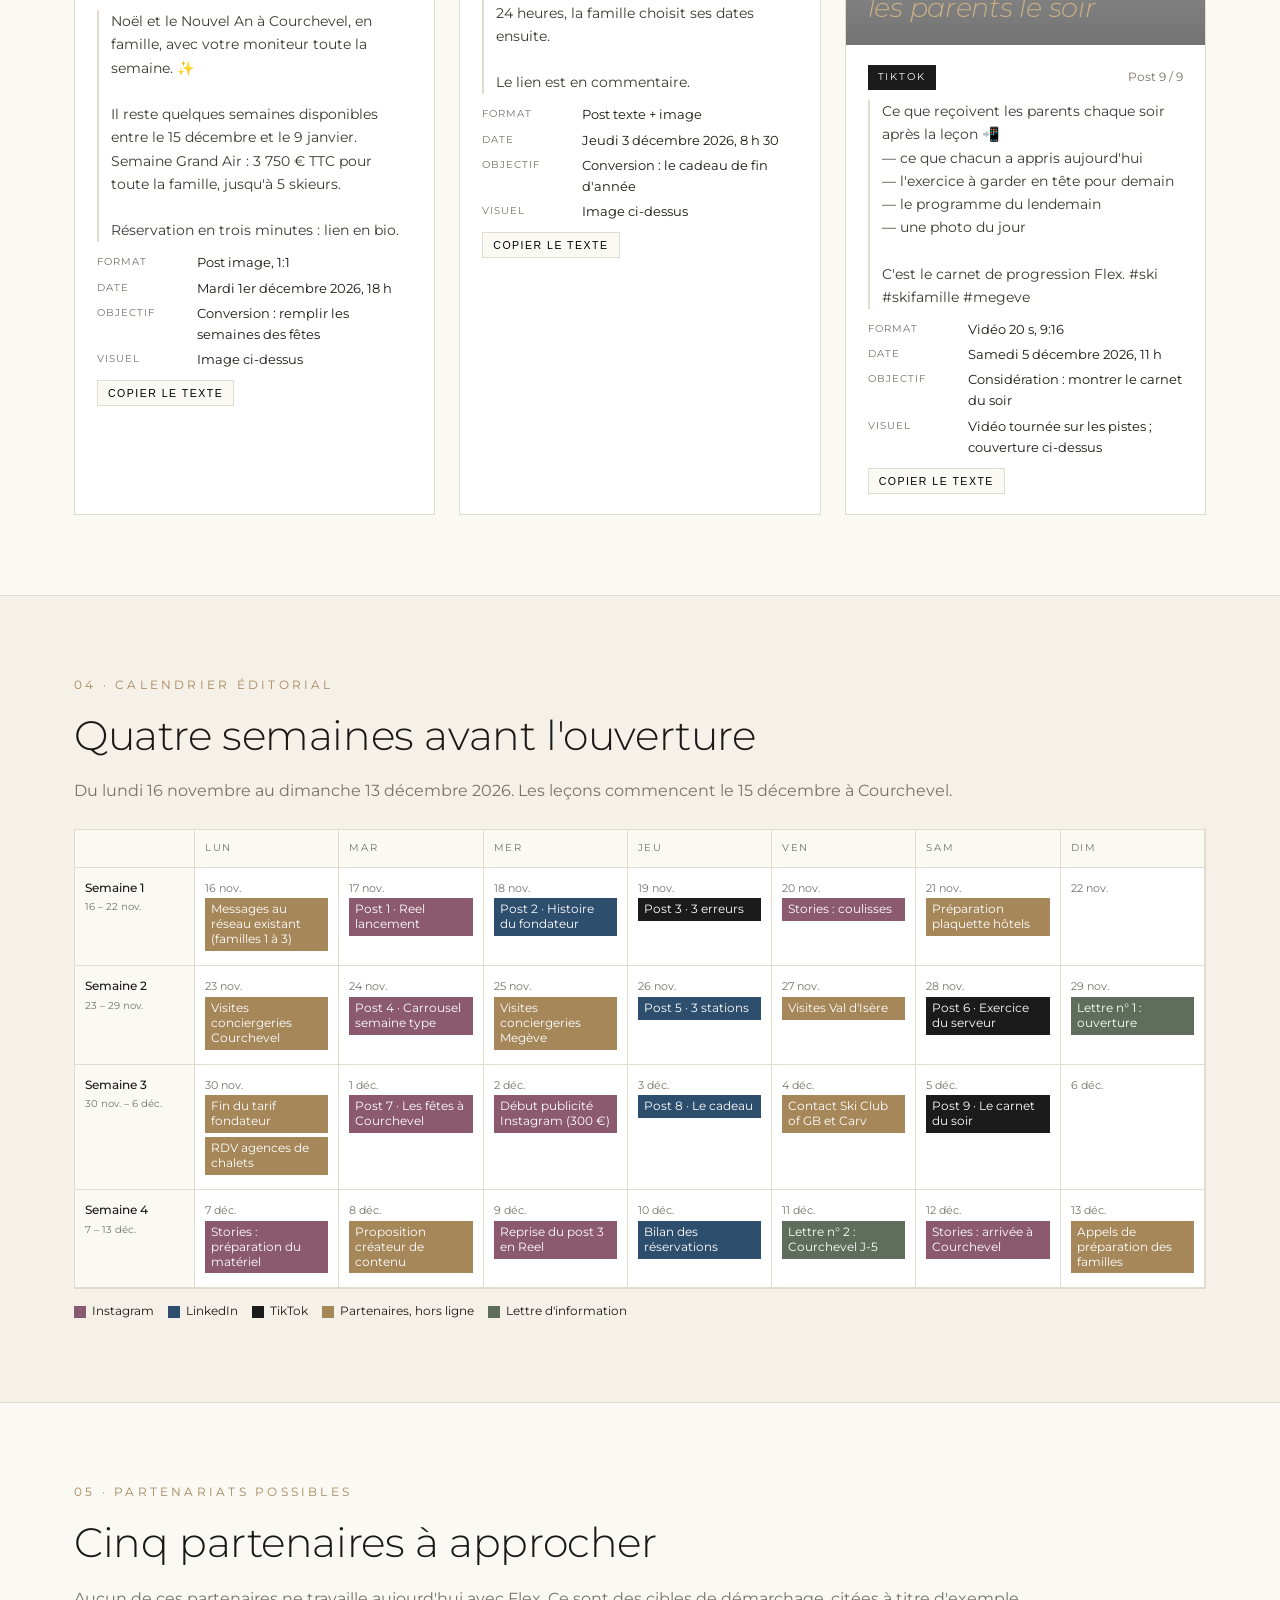
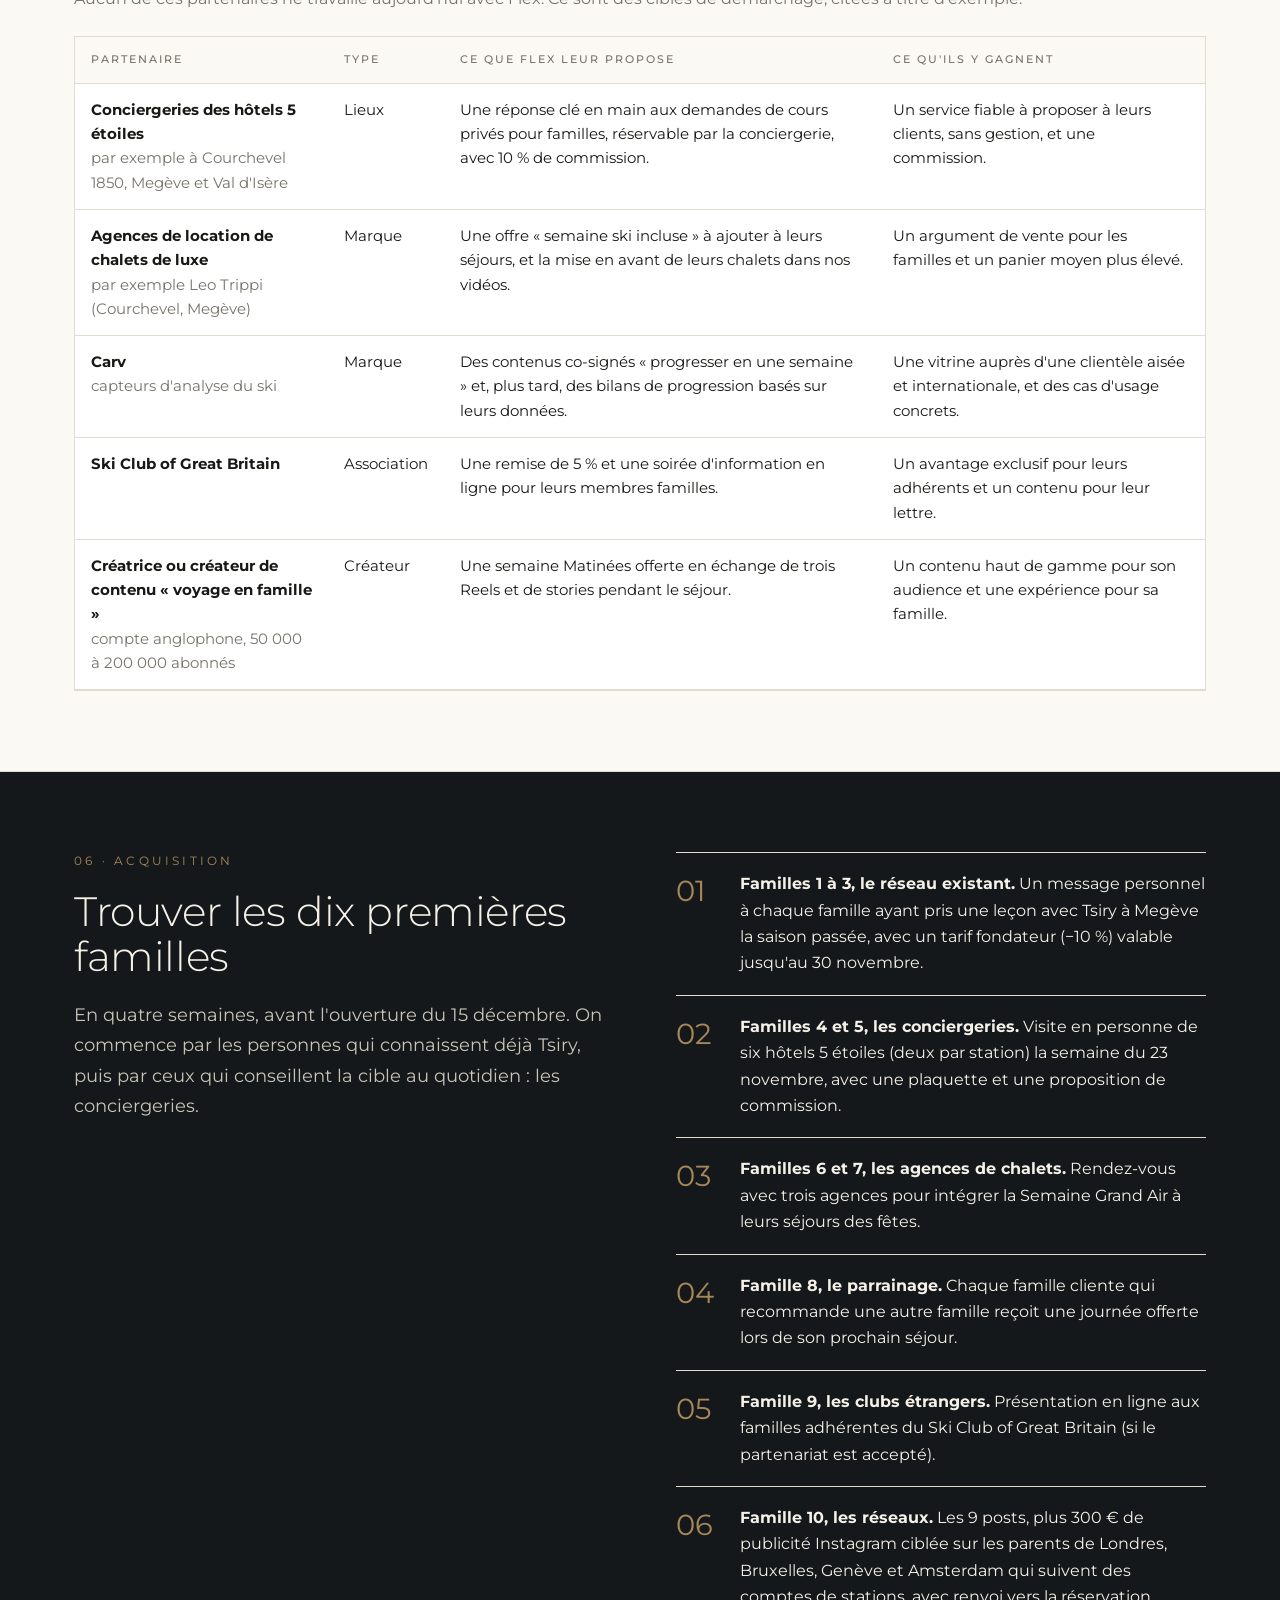
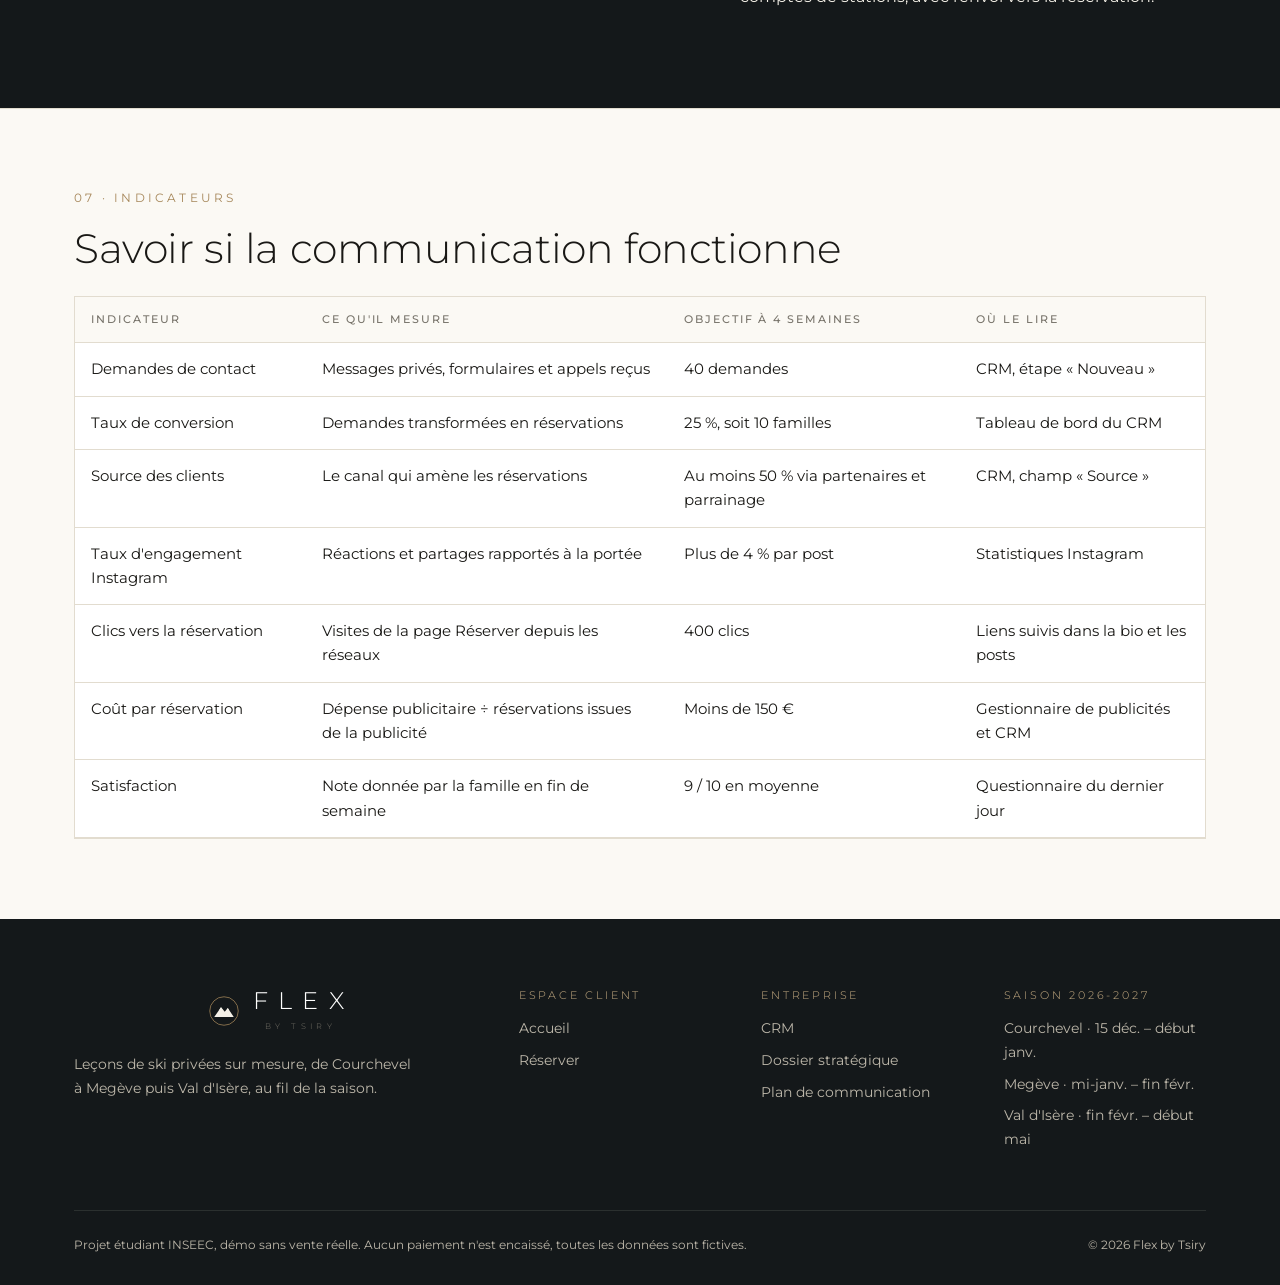
==== commit 93d86be6: "Landing éditoriale, Montserrat partout, photos, formules épurées Co-Authored-By: Claude Sonnet 5.5 <" ====
--- a/communication.html
+++ b/communication.html
@@ -7,7 +7,6 @@
 <link rel="icon" href="assets/favicon.svg" type="image/svg+xml">
 <link rel="preconnect" href="https://fonts.googleapis.com">
 <link rel="preconnect" href="https://fonts.gstatic.com" crossorigin>
-<link href="https://fonts.googleapis.com/css2?family=Cormorant+Garamond:ital,wght@0,400;0,500;0,600;1,400&family=Jost:wght@300;400;500&display=swap" rel="stylesheet">
 <link rel="stylesheet" href="assets/site.css">
 <style>
   .posts{display:grid;grid-template-columns:repeat(3,1fr);gap:24px}
@@ -74,7 +73,7 @@
             <dt>Nom</dt><dd><strong>Flex</strong> : la flexion, le geste de base du skieur, et la souplesse d'un programme qui s'adapte à chaque membre de la famille. « by Tsiry » rappelle qu'il y a une personne, un moniteur, derrière la marque.</dd>
             <dt>Promesse</dt><dd>Pour les familles qui veulent progresser ensemble sans perdre une heure de leurs vacances : un moniteur privé, le même toute la semaine, et rien à organiser.</dd>
             <dt>Ton</dt><dd>Celui d'un concierge de grand hôtel : chaleureux, discret, précis. On vouvoie, on ne crie pas, on ne promet pas l'impossible. Bilingue français et anglais.</dd>
-            <dt>Charte</dt><dd>Ivoire, noir et or. Typographies Cormorant Garamond (titres) et Jost (texte). Paysages sobres, beaucoup d'espace.</dd>
+            <dt>Charte</dt><dd>Ivoire, noir et or. Typographie Montserrat (titres en graisse légère, texte courant). Paysages sobres, beaucoup d'espace.</dd>
           </dl>
         </div>
         <div>
--- a/assets/site.css
+++ b/assets/site.css
@@ -1,7 +1,7 @@
 /* Flex by Tsiry — charte graphique */
-@import url("https://fonts.googleapis.com/css2?family=Italiana&display=swap");
+@import url("https://fonts.googleapis.com/css2?family=Montserrat:ital,wght@0,300;0,400;0,500;0,600;1,300;1,400&display=swap");
 :root{
-  --brand:"Italiana", "Cormorant Garamond", serif;
+  --brand:"Montserrat", "Helvetica Neue", Arial, sans-serif;
   --ivory:#F5F1E8;
   --paper:#FBF9F4;
   --ink:#191815;
@@ -16,8 +16,8 @@
   --ok:#3F6B4F;
   --warn:#9A5B2E;
   --radius:4px;
-  --serif:"Cormorant Garamond", "Times New Roman", serif;
-  --sans:"Jost", "Helvetica Neue", Arial, sans-serif;
+  --serif:"Montserrat", "Helvetica Neue", Arial, sans-serif;
+  --sans:"Montserrat", "Helvetica Neue", Arial, sans-serif;
   --max:1180px;
 }
 *{box-sizing:border-box}
@@ -26,9 +26,9 @@
 img,svg{max-width:100%;display:block}
 a{color:inherit}
 h1,h2,h3,h4{font-family:var(--serif);font-weight:500;line-height:1.1;margin:0 0 .5em;letter-spacing:.005em}
-h1{font-size:clamp(2.6rem,6vw,5.2rem)}
-h2{font-size:clamp(2rem,4vw,3.2rem)}
-h3{font-size:1.6rem}
+h1{font-size:clamp(2.1rem,4.6vw,4rem)}
+h2{font-size:clamp(1.7rem,3.2vw,2.6rem)}
+h3{font-size:1.35rem}
 p{margin:0 0 1em}
 .wrap{max-width:var(--max);margin:0 auto;padding:0 24px}
 .eyebrow{font-family:var(--sans);font-size:.72rem;letter-spacing:.28em;text-transform:uppercase;color:var(--gold);margin-bottom:18px;display:block}
@@ -41,17 +41,17 @@
 .demo-banner{background:var(--ink);color:var(--gold-2);text-align:center;font-size:.74rem;letter-spacing:.14em;text-transform:uppercase;padding:8px 16px;position:relative;z-index:60}
 
 /* Navigation */
-.nav{position:sticky;top:0;z-index:50;background:rgba(251,249,244,.92);backdrop-filter:blur(10px);-webkit-backdrop-filter:blur(10px);border-bottom:1px solid var(--line)}
+.nav{position:sticky;top:0;z-index:50;background:rgba(251,249,244,.97);border-bottom:1px solid var(--line)}
 .nav .wrap{display:grid;grid-template-columns:1fr auto 1fr;align-items:center;height:72px;gap:28px}
 .brand{display:flex;align-items:center;justify-content:center;gap:14px;text-decoration:none;text-align:center}
 .brand svg{width:30px;height:30px;flex:none}
 .brand > span{display:block;text-align:center}
-.brand-name{display:block;font-family:var(--brand);font-size:1.85rem;letter-spacing:.34em;margin-right:-.34em;font-weight:400;line-height:1}
-.brand-by{display:block;font-family:var(--sans);font-weight:300;font-size:.56rem;letter-spacing:.46em;margin-right:-.46em;text-transform:uppercase;color:var(--muted);margin-top:6px}
+.brand-name{display:block;font-family:var(--brand);font-size:1.5rem;letter-spacing:.42em;margin-right:-.42em;font-weight:300;line-height:1}
+.brand-by{display:block;font-family:var(--brand);font-weight:300;font-size:.5rem;letter-spacing:.55em;margin-right:-.55em;text-transform:uppercase;color:var(--muted);margin-top:7px}
 .nav-side{display:flex;gap:4px;align-items:center;list-style:none;margin:0;padding:0}
 .nav-left{justify-content:flex-start}
 .nav-right{justify-content:flex-end}
-.nav-side a,.nav-mobile a{text-decoration:none;font-weight:400;font-size:.72rem;letter-spacing:.22em;text-transform:uppercase;padding:10px 12px;color:var(--ink-2);position:relative;transition:color .3s}
+.nav-side a,.nav-mobile a{text-decoration:none;font-family:var(--brand);font-weight:400;font-size:.66rem;letter-spacing:.2em;text-transform:uppercase;padding:10px 12px;color:var(--ink-2);position:relative;transition:color .3s}
 .nav-side a:not(.nav-cta)::after{content:"";position:absolute;left:12px;right:12px;bottom:5px;height:1px;background:var(--gold);transform:scaleX(0);transform-origin:left;transition:transform .45s cubic-bezier(.2,.7,.2,1)}
 .nav-side a:hover::after,.nav-side a.active::after{transform:scaleX(1)}
 .nav-side a:hover,.nav-side a.active{color:var(--ink)}
@@ -66,7 +66,7 @@
   .nav-side{display:none}
   .burger{display:block;grid-column:3}
   .brand{grid-column:2}
-  .brand-name{font-size:1.6rem}
+  .brand-name{font-size:1.25rem}
   .nav-mobile{display:flex;list-style:none;margin:0;position:absolute;top:100%;left:0;right:0;background:var(--paper);flex-direction:column;align-items:stretch;padding:12px 24px 24px;border-bottom:1px solid var(--line);gap:0;transform:translateY(-8px);opacity:0;pointer-events:none;transition:.3s}
   .nav-mobile.open{opacity:1;transform:none;pointer-events:auto}
   .nav-mobile a{display:block;padding:15px 0;border-bottom:1px solid var(--line)}
@@ -220,3 +220,7 @@
 .toc{display:flex;flex-wrap:wrap;gap:8px;margin-top:28px}
 .toc a{font-size:.72rem;letter-spacing:.16em;text-transform:uppercase;text-decoration:none;padding:8px 14px;border:1px solid var(--line);background:var(--snow)}
 .toc a:hover{border-color:var(--gold)}
+
+/* Typographie unique : Montserrat, titres en graisse légère */
+h1,h2,h3,h4{font-weight:300!important;letter-spacing:-.01em}
+body{font-weight:400}
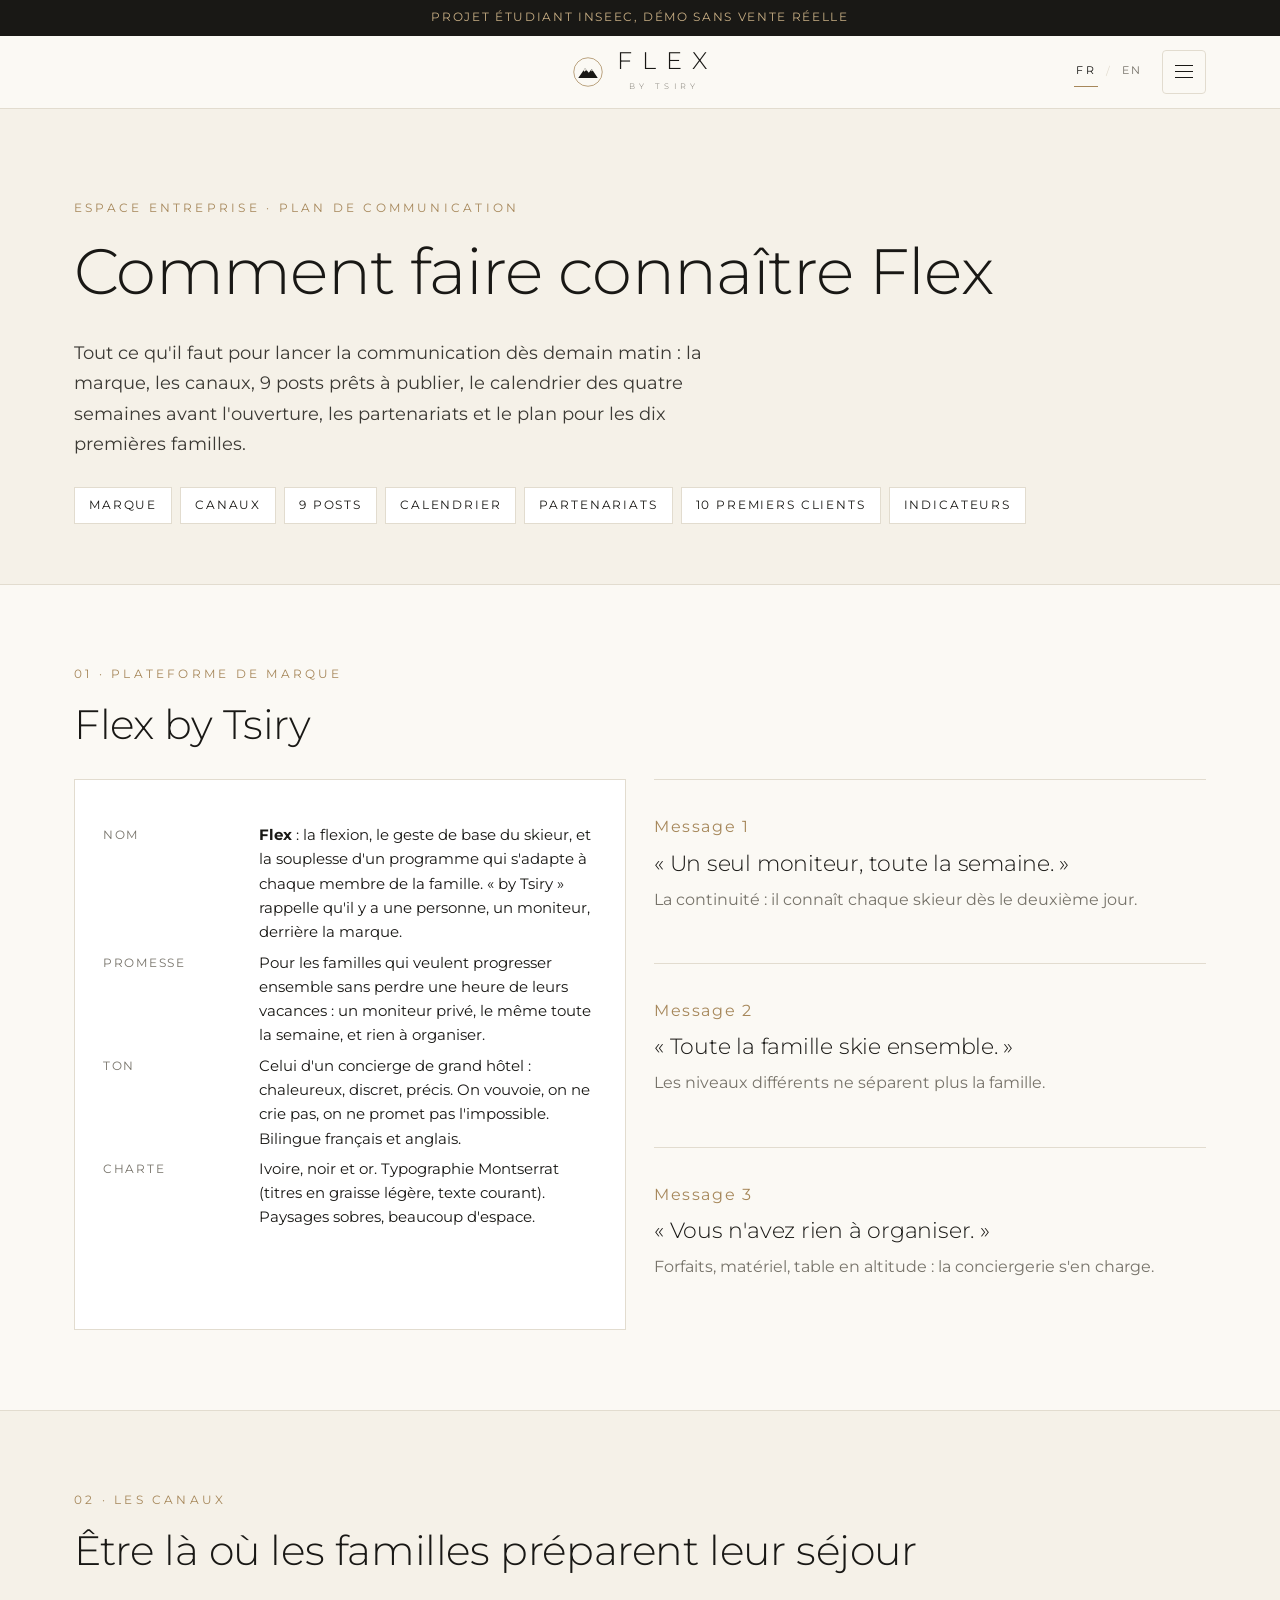
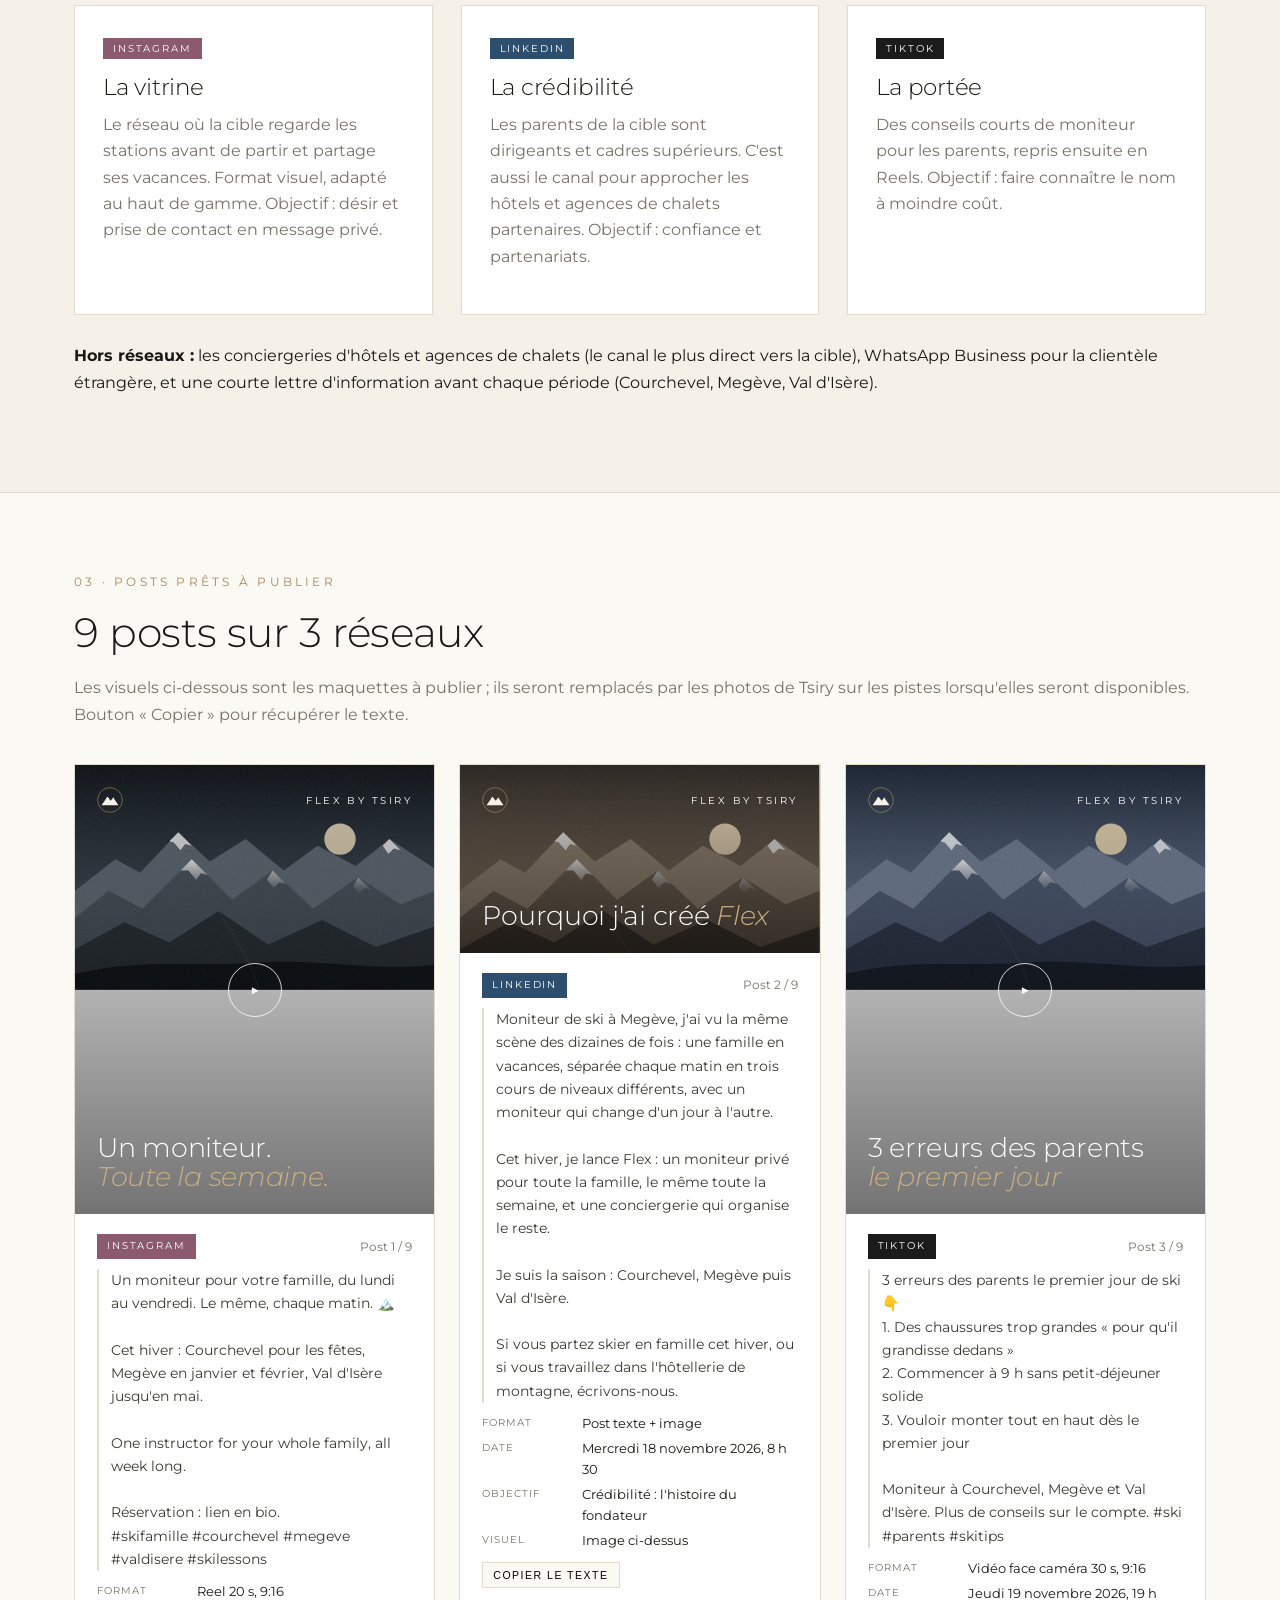
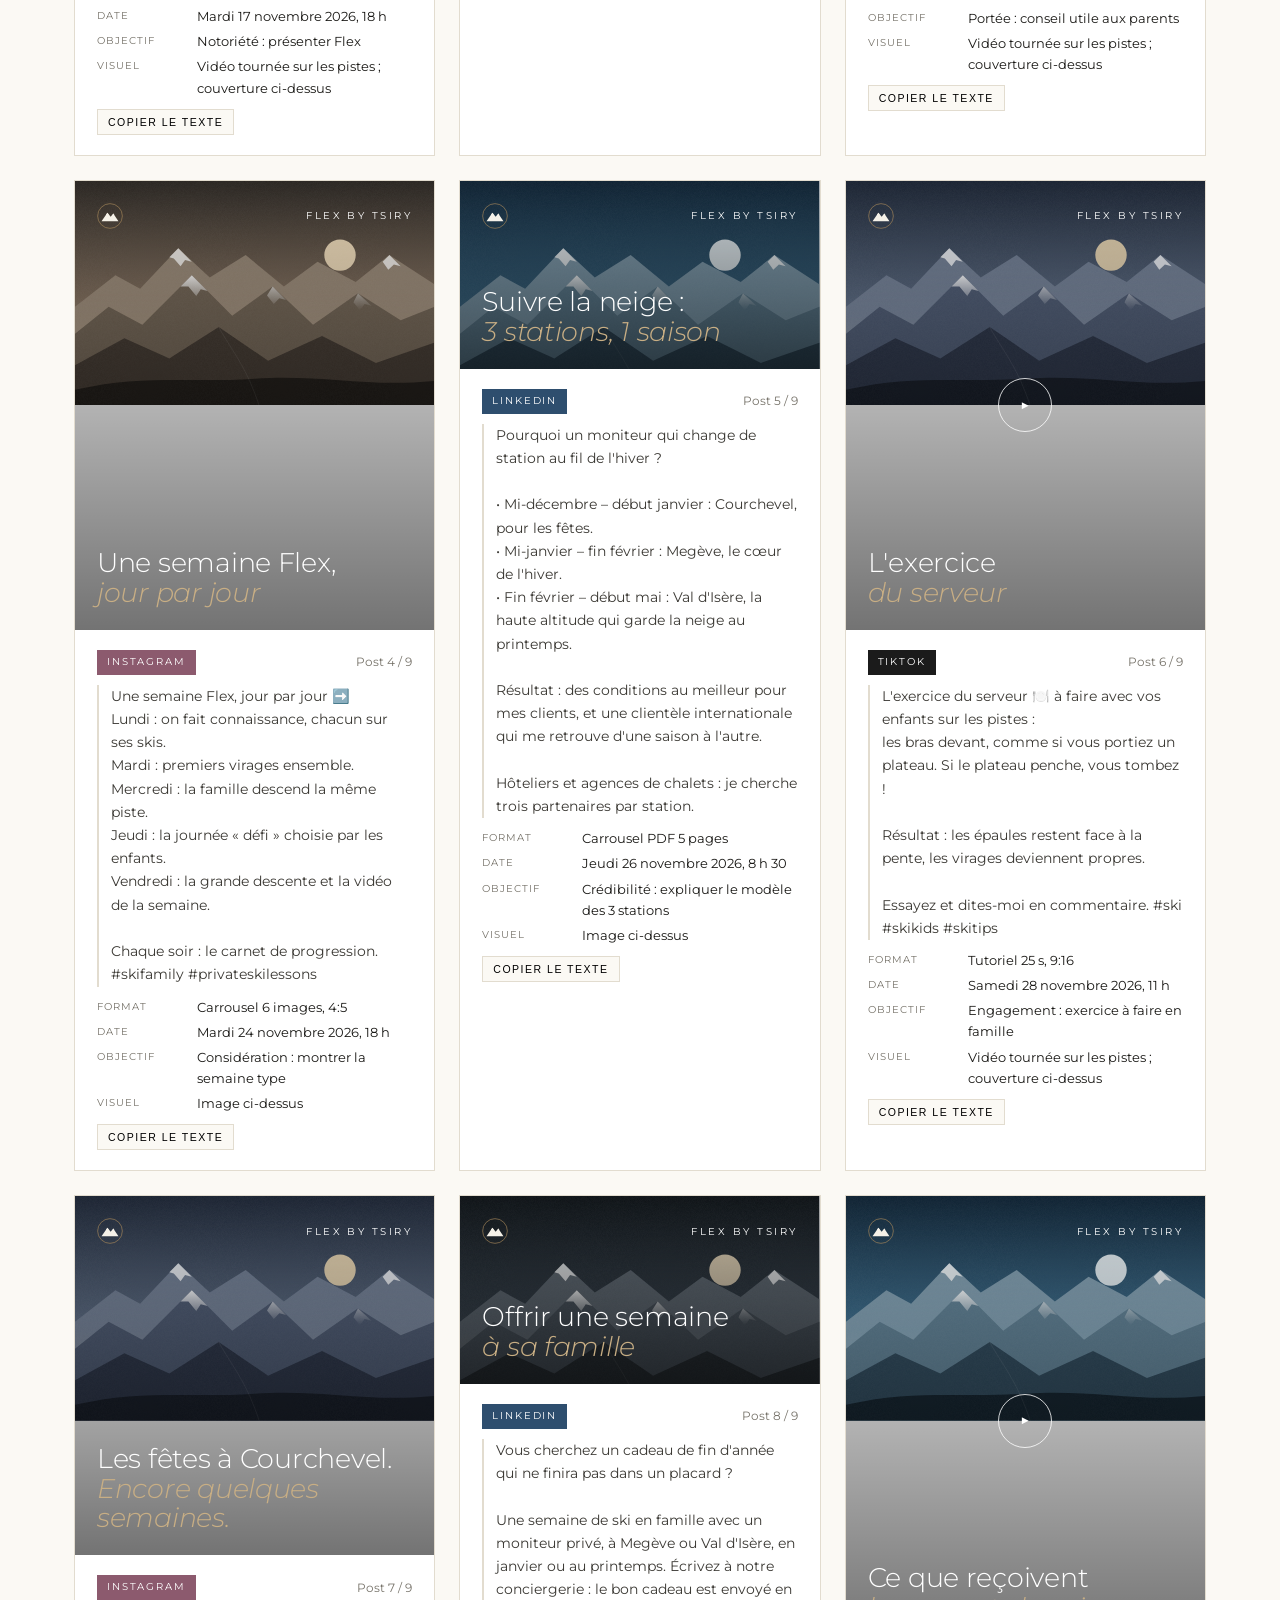
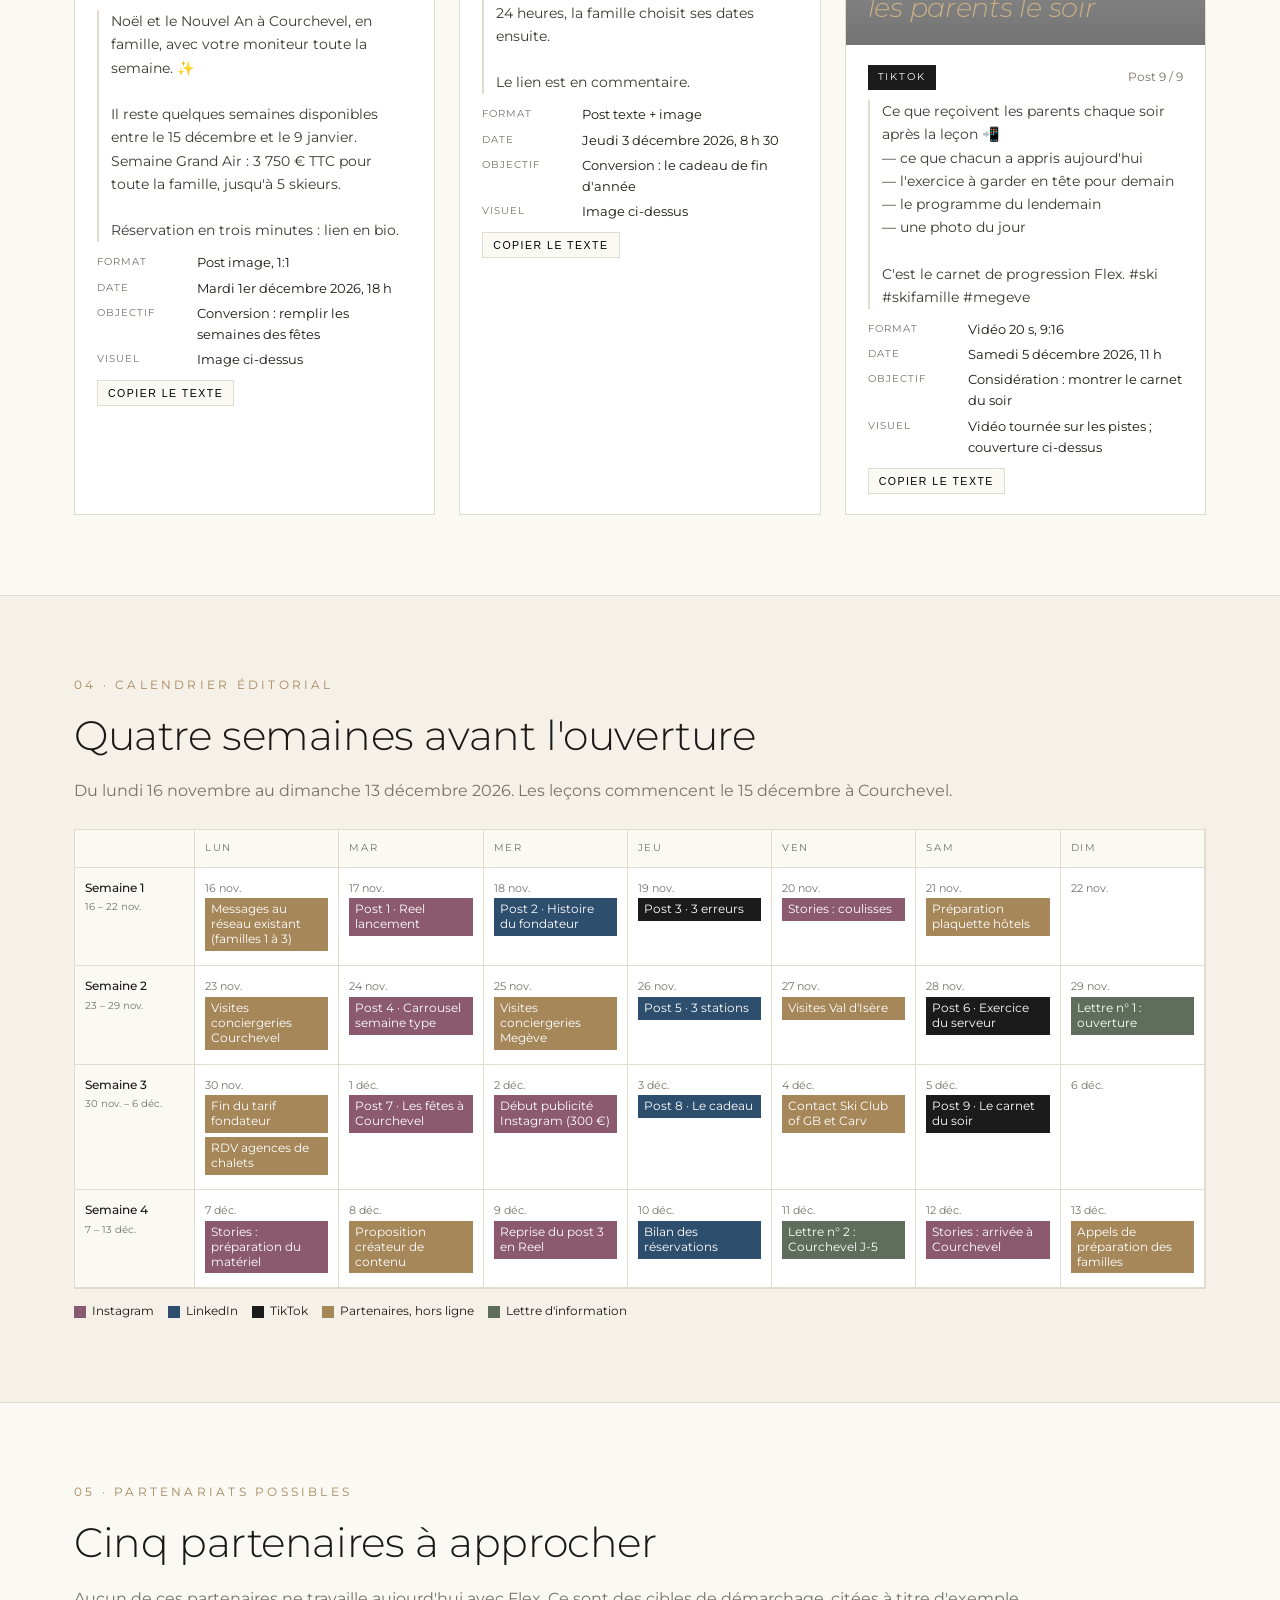
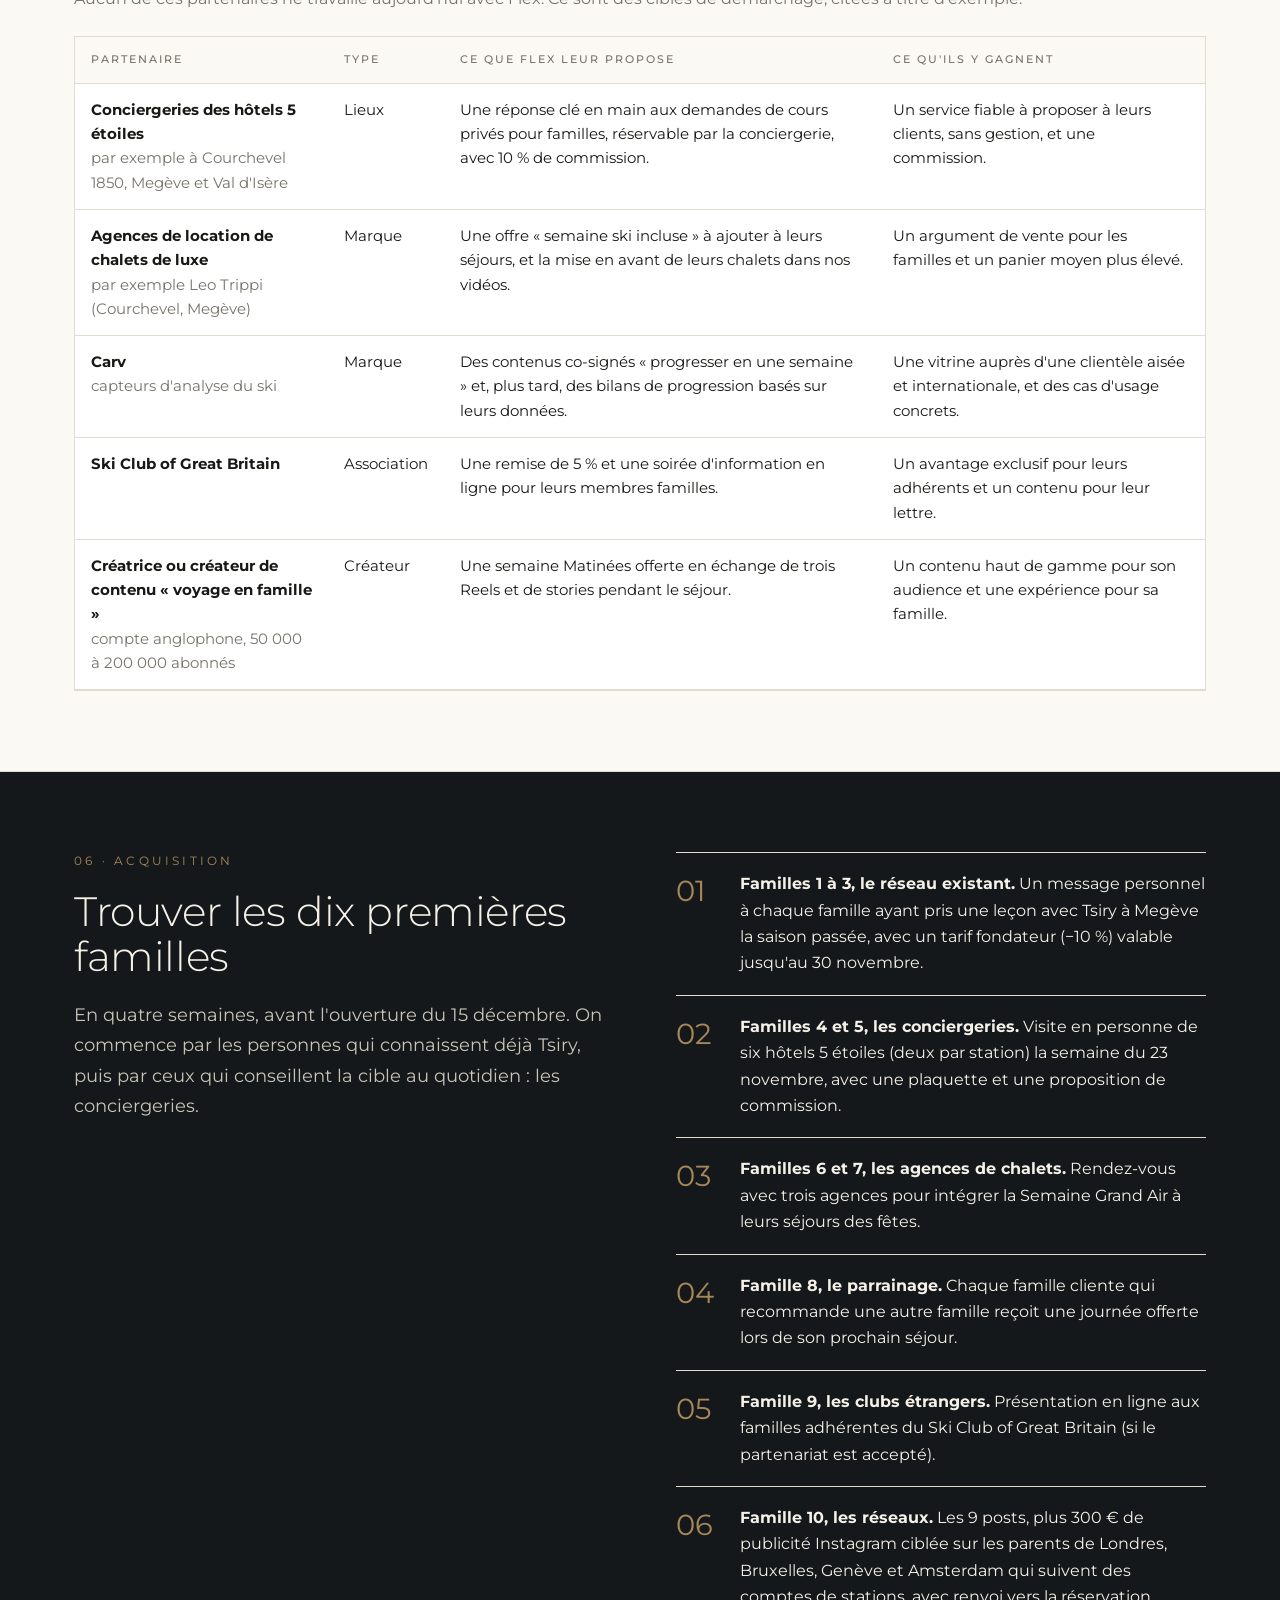
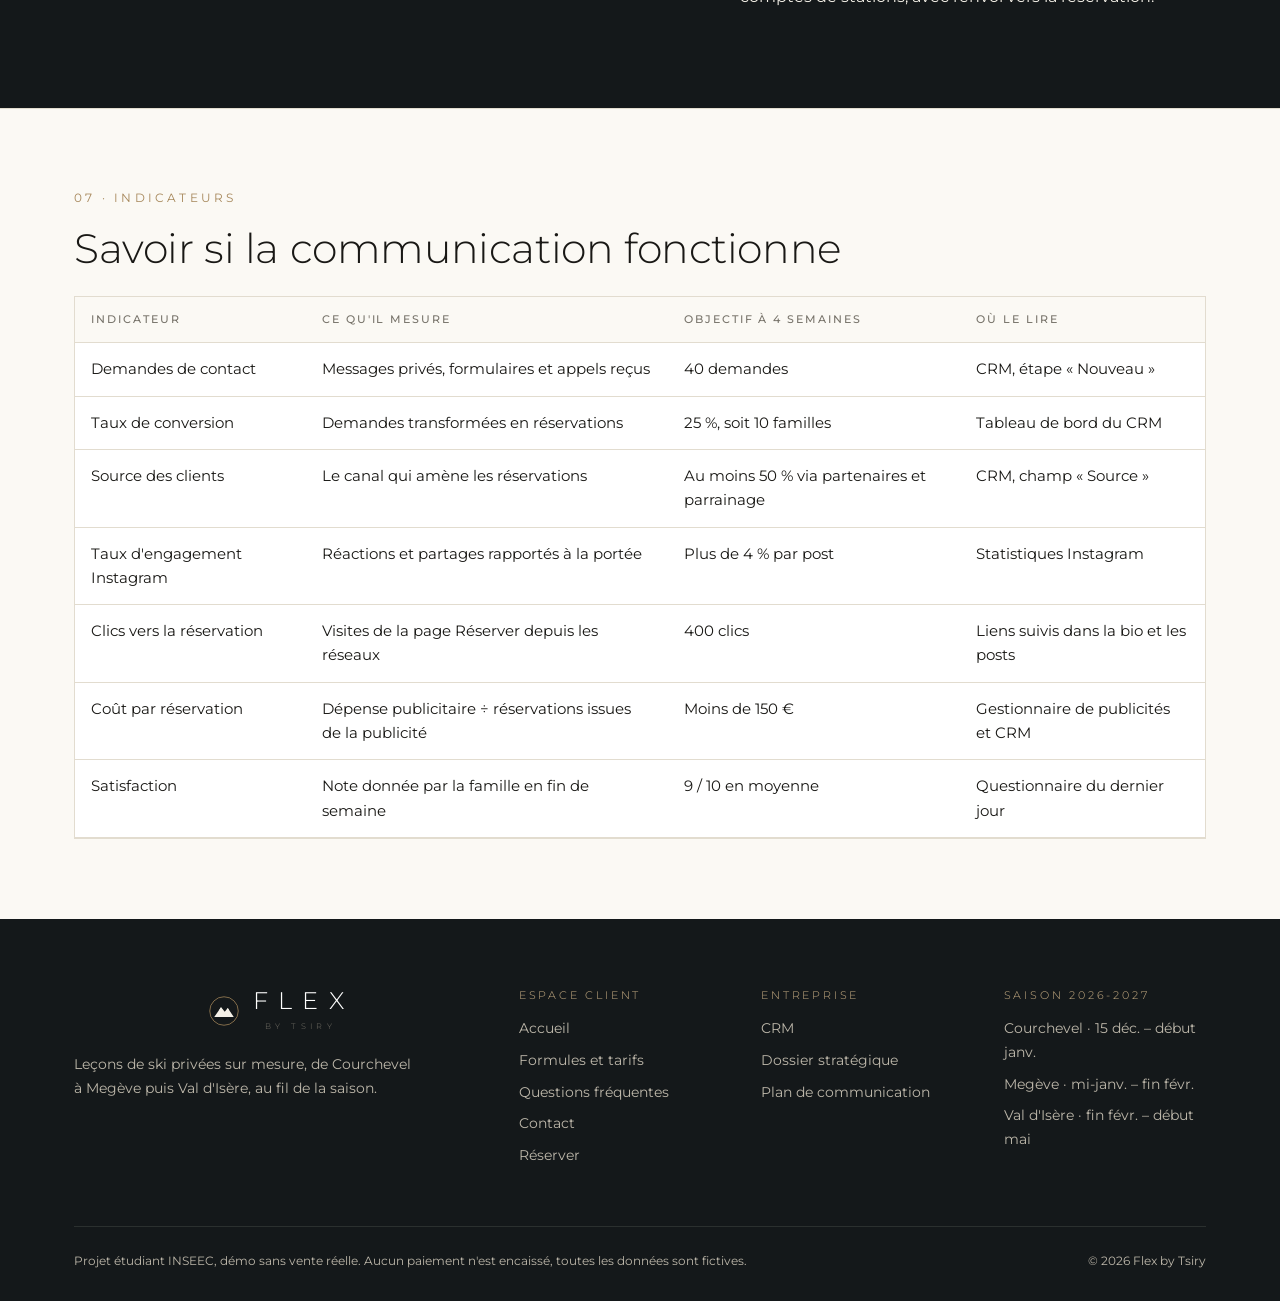
==== commit 75e3fea4: "Menu à trois barres sur ordinateur, sélecteur de langue FR/EN Co-Authored-By: Claude Sonnet 5.5 <nor" ====
--- a/communication.html
+++ b/communication.html
@@ -184,6 +184,7 @@
 </main>
 
 <script src="assets/site.js"></script>
+<script src="assets/i18n.js"></script>
 <script>
 (function(){
   const esc = s => String(s).replace(/[&<>]/g, c => ({'&':'&amp;','<':'&lt;','>':'&gt;'}[c]));
--- a/assets/site.css
+++ b/assets/site.css
@@ -224,3 +224,22 @@
 /* Typographie unique : Montserrat, titres en graisse légère */
 h1,h2,h3,h4{font-weight:300!important;letter-spacing:-.01em}
 body{font-weight:400}
+
+/* Menu : le bouton à trois barres sert sur tous les écrans, ordinateur compris */
+.nav-side{display:none!important}
+.burger{display:block!important;grid-column:3}
+.brand{grid-column:2}
+.nav-mobile{display:flex!important;list-style:none;margin:0;position:absolute;top:100%;right:max(24px,calc(50% - 590px + 24px));width:min(340px,calc(100% - 48px));background:var(--paper);flex-direction:column;align-items:stretch;padding:10px 28px 26px;border:1px solid var(--line);border-top:0;box-shadow:0 30px 60px -30px rgba(0,0,0,.35);gap:0;transform:translateY(-8px);opacity:0;pointer-events:none;transition:opacity .3s,transform .3s}
+.nav-mobile.open{opacity:1;transform:none;pointer-events:auto}
+.nav-mobile a{display:block;padding:16px 0;border-bottom:1px solid var(--line)}
+.nav-mobile a.active{color:var(--ink)}
+.nav-mobile .nav-cta{margin:20px 0 0;text-align:center;padding:16px!important;border:0}
+@media (max-width:980px){.nav-mobile{left:0;right:0;width:auto;border-left:0;border-right:0}}
+/* Sélecteur de langue */
+.tools{grid-column:3;display:flex;justify-content:flex-end;align-items:center;gap:18px}
+.tools .burger{grid-column:auto}
+.lang{display:flex;align-items:center;gap:8px;font-family:var(--brand);font-size:.66rem;letter-spacing:.2em}
+.lang span{color:var(--line)}
+.lang button{background:none;border:0;padding:6px 2px;cursor:pointer;font:inherit;letter-spacing:inherit;color:var(--muted);border-bottom:1px solid transparent;transition:color .25s,border-color .25s}
+.lang button:hover{color:var(--ink)}
+.lang button.on{color:var(--ink);border-bottom-color:var(--gold)}
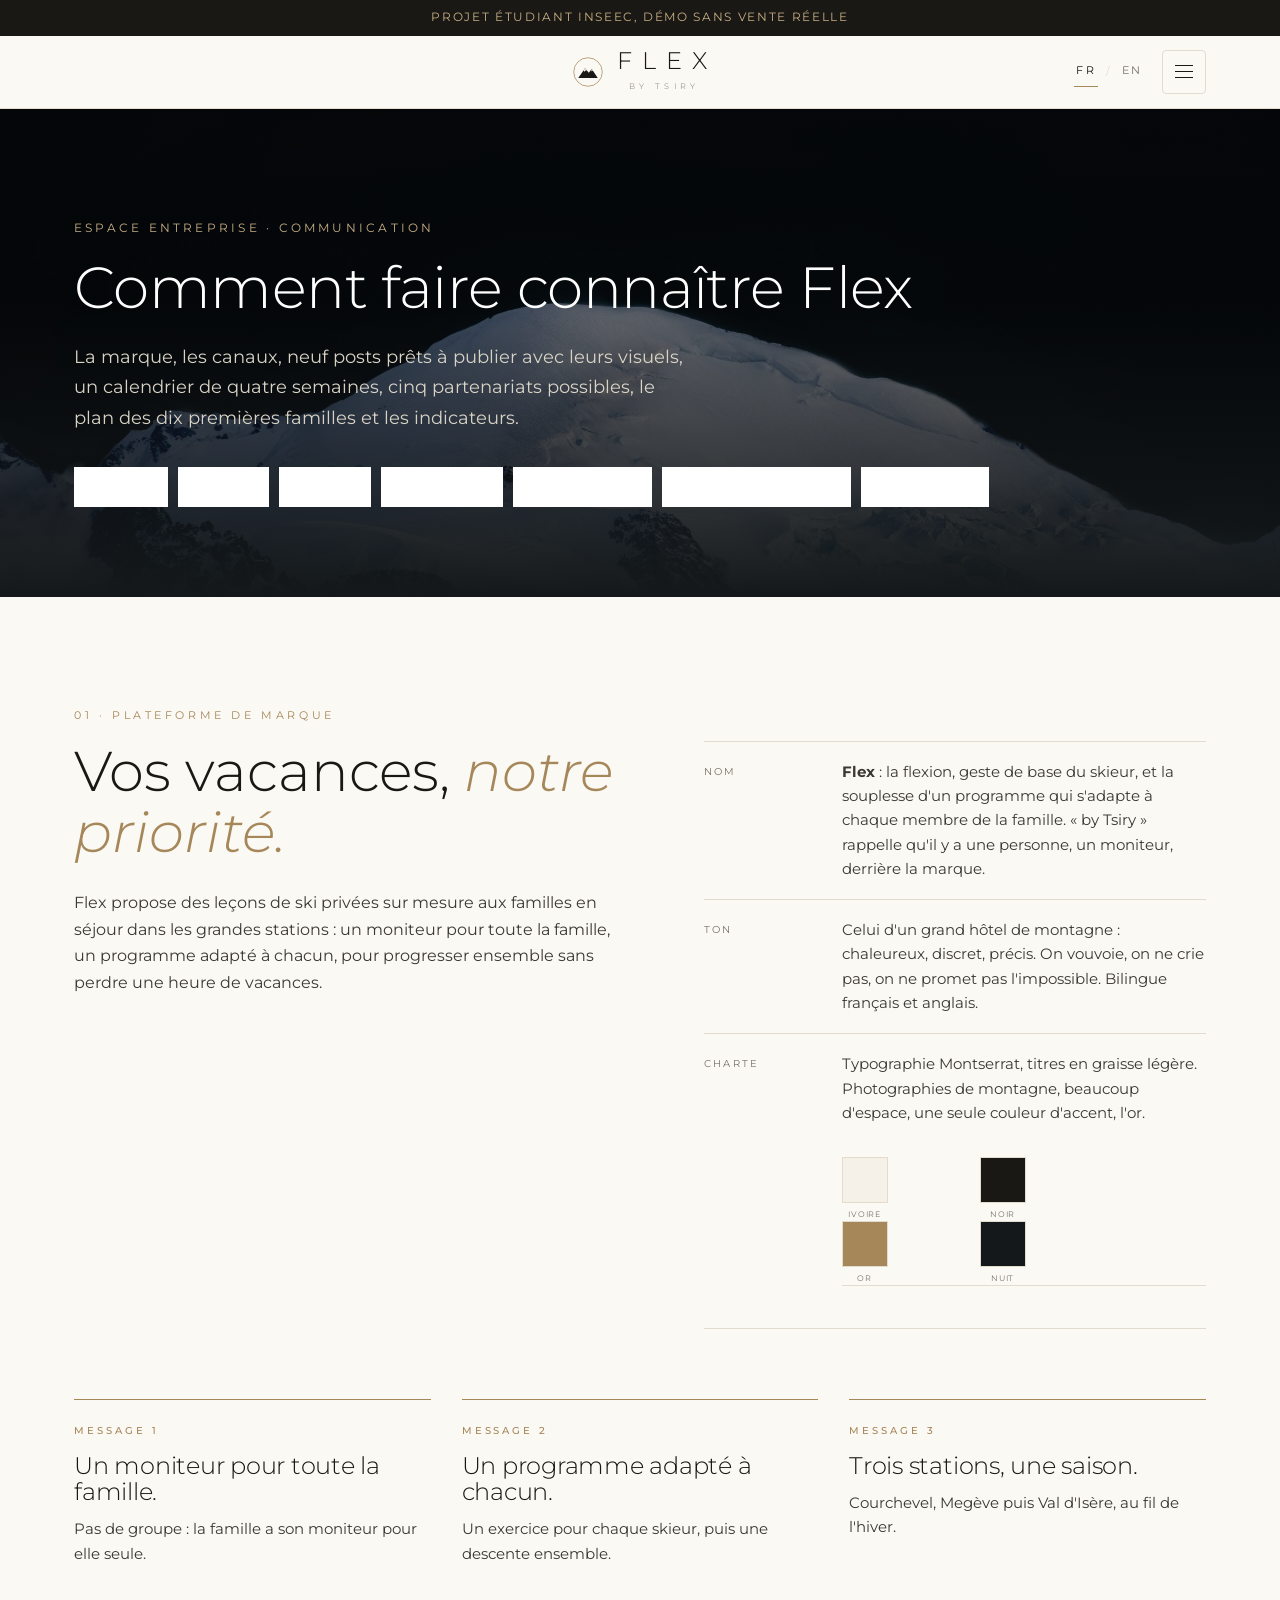
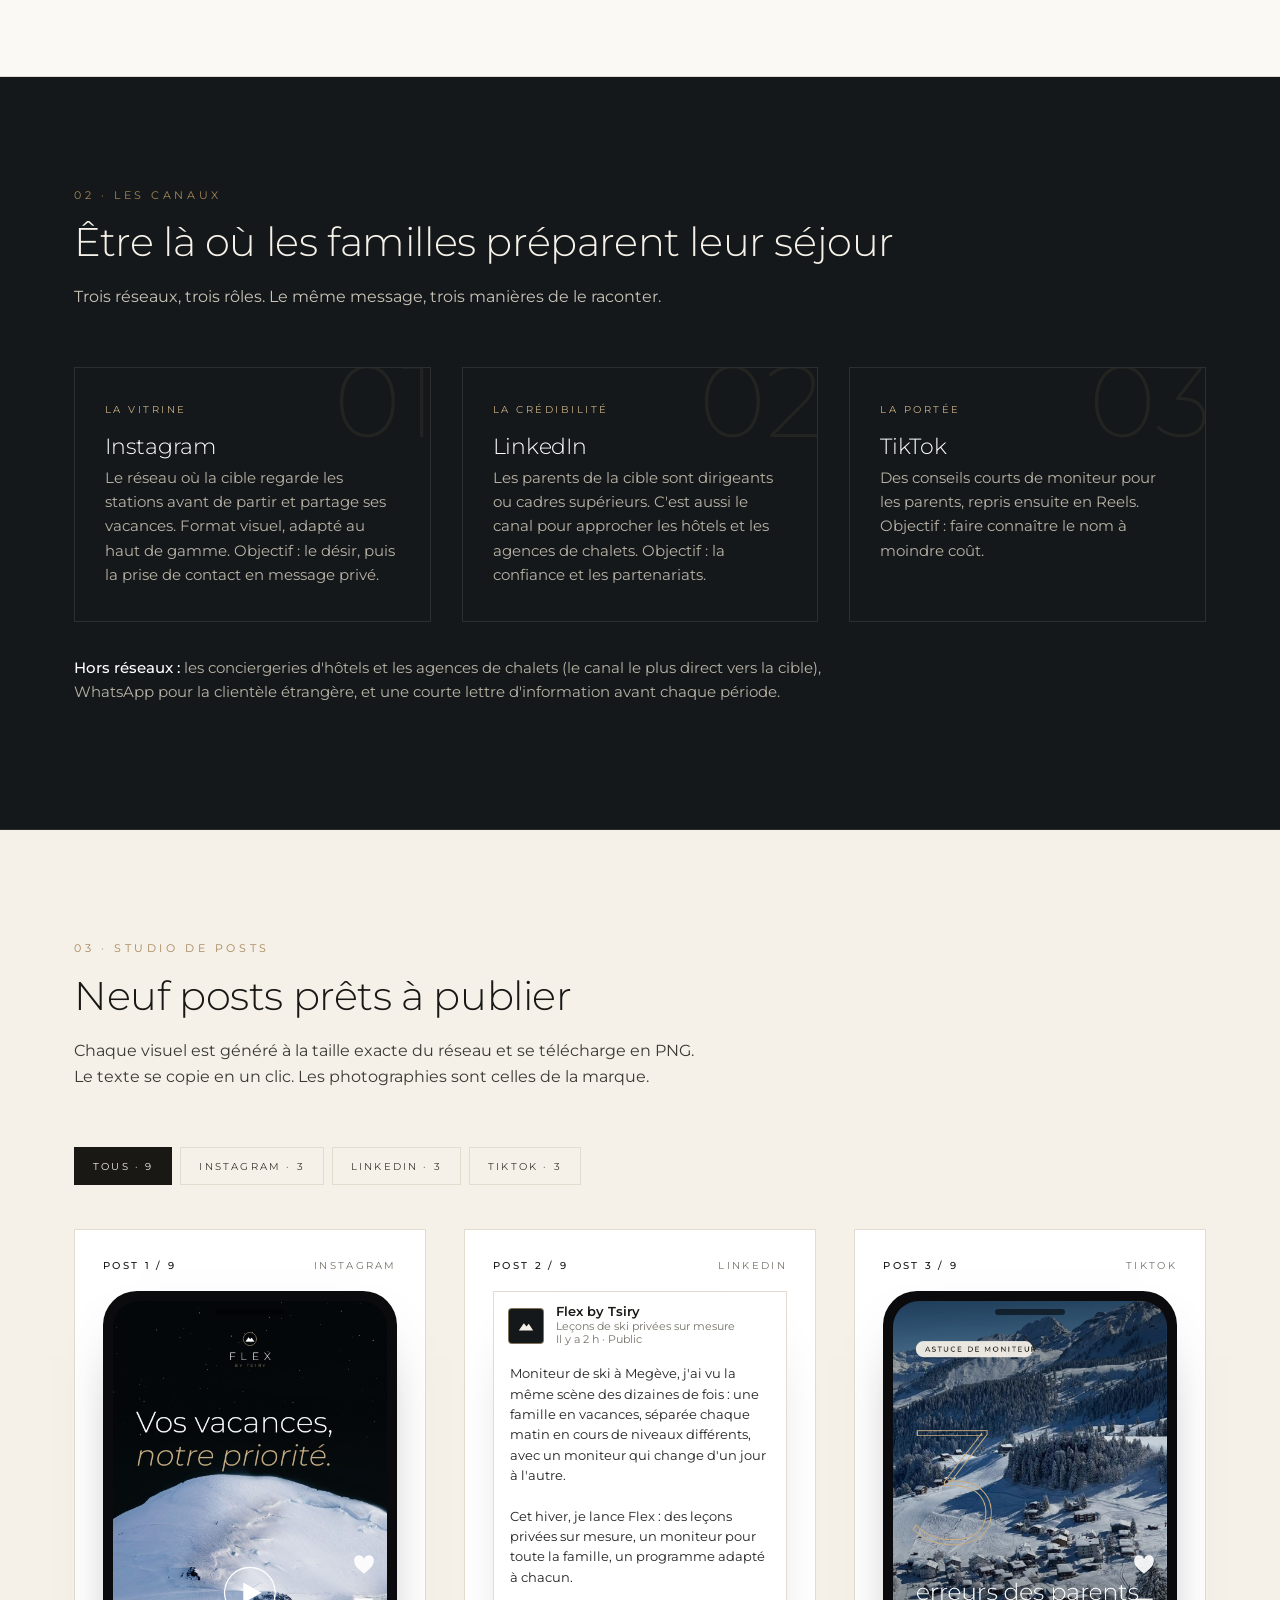
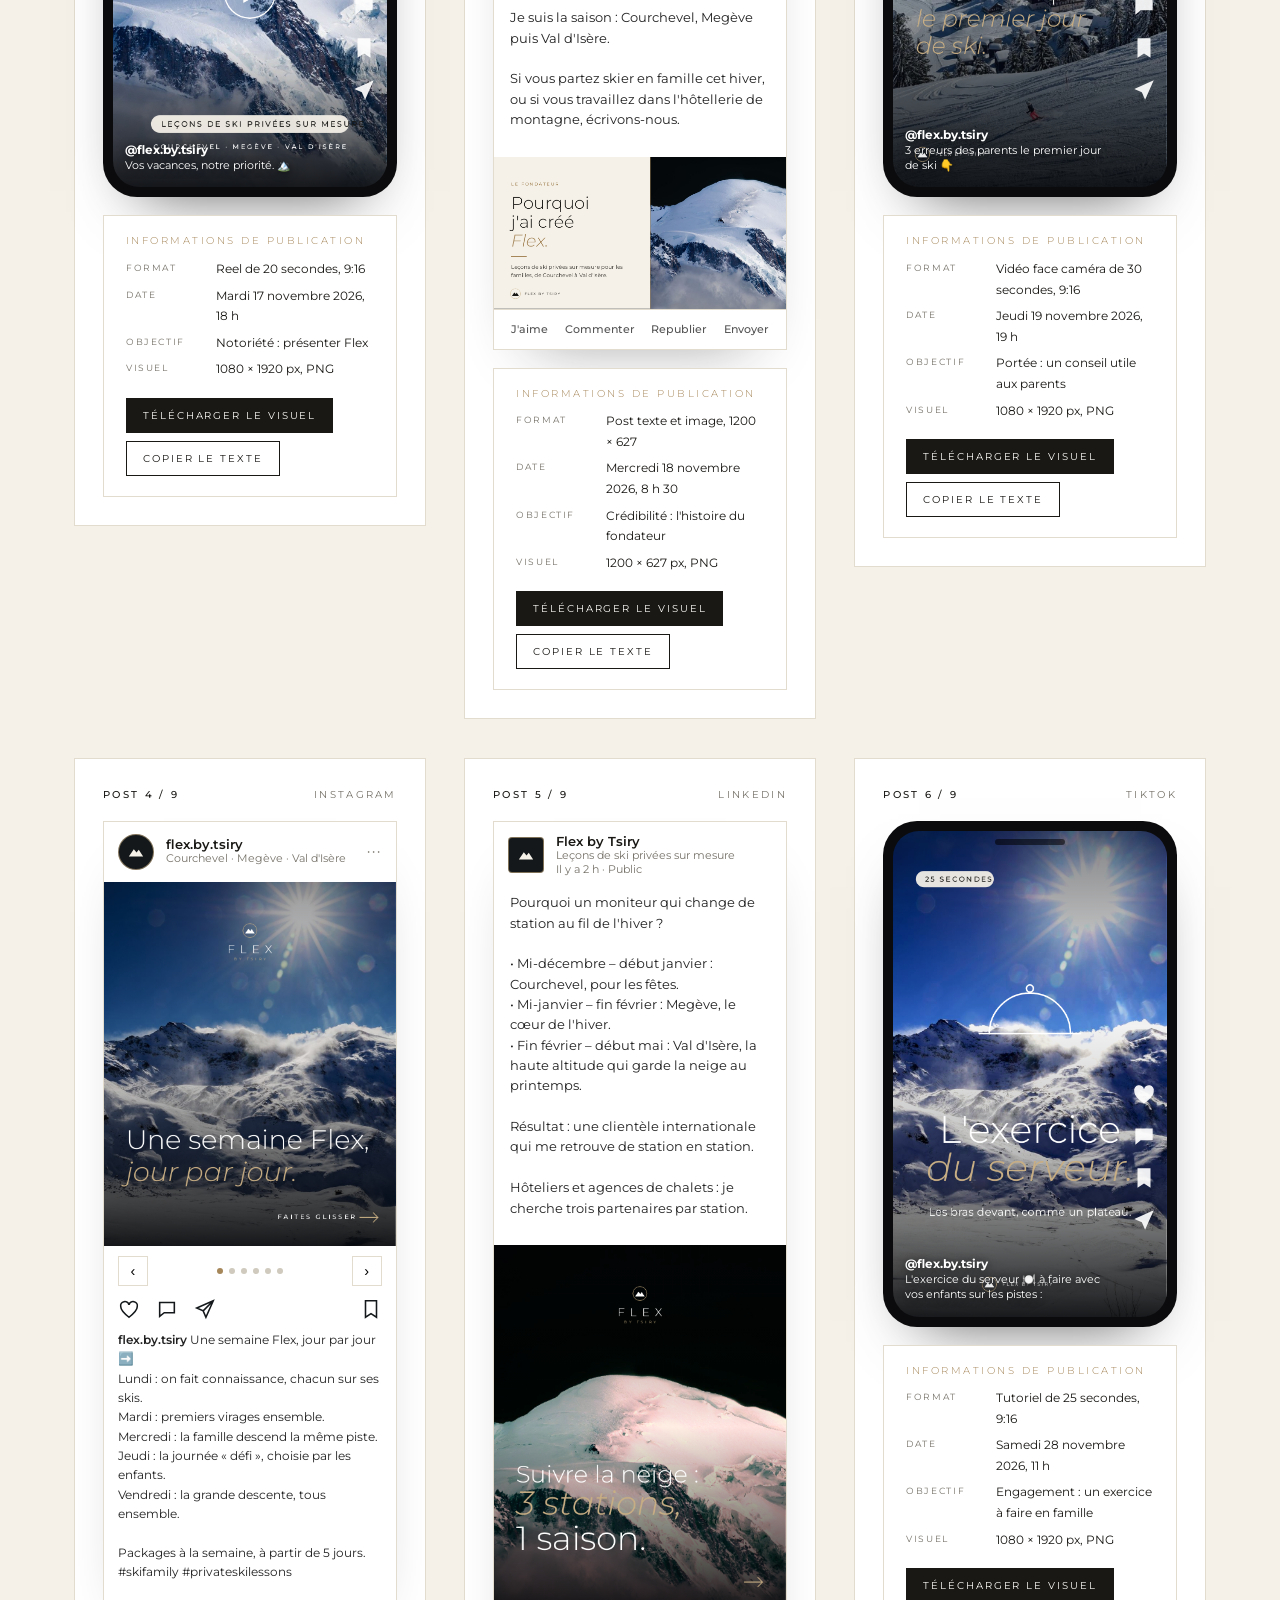
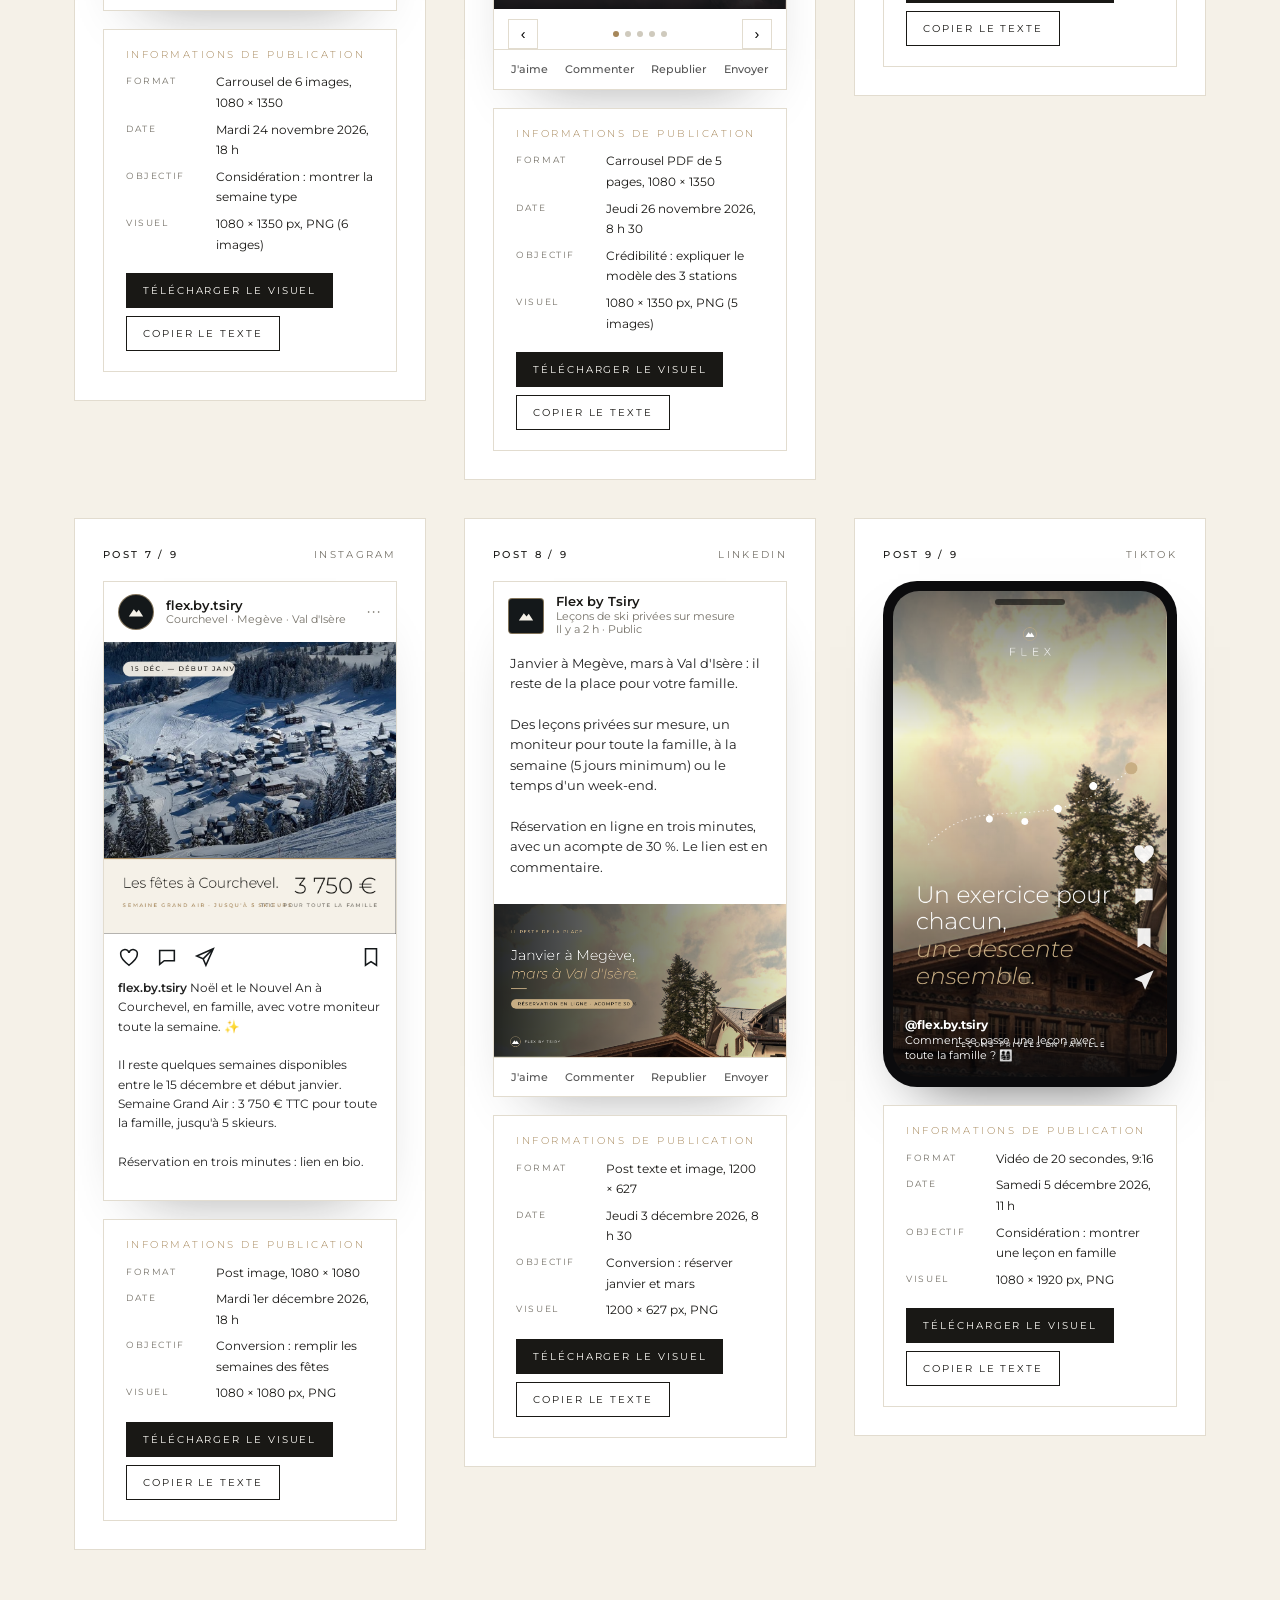
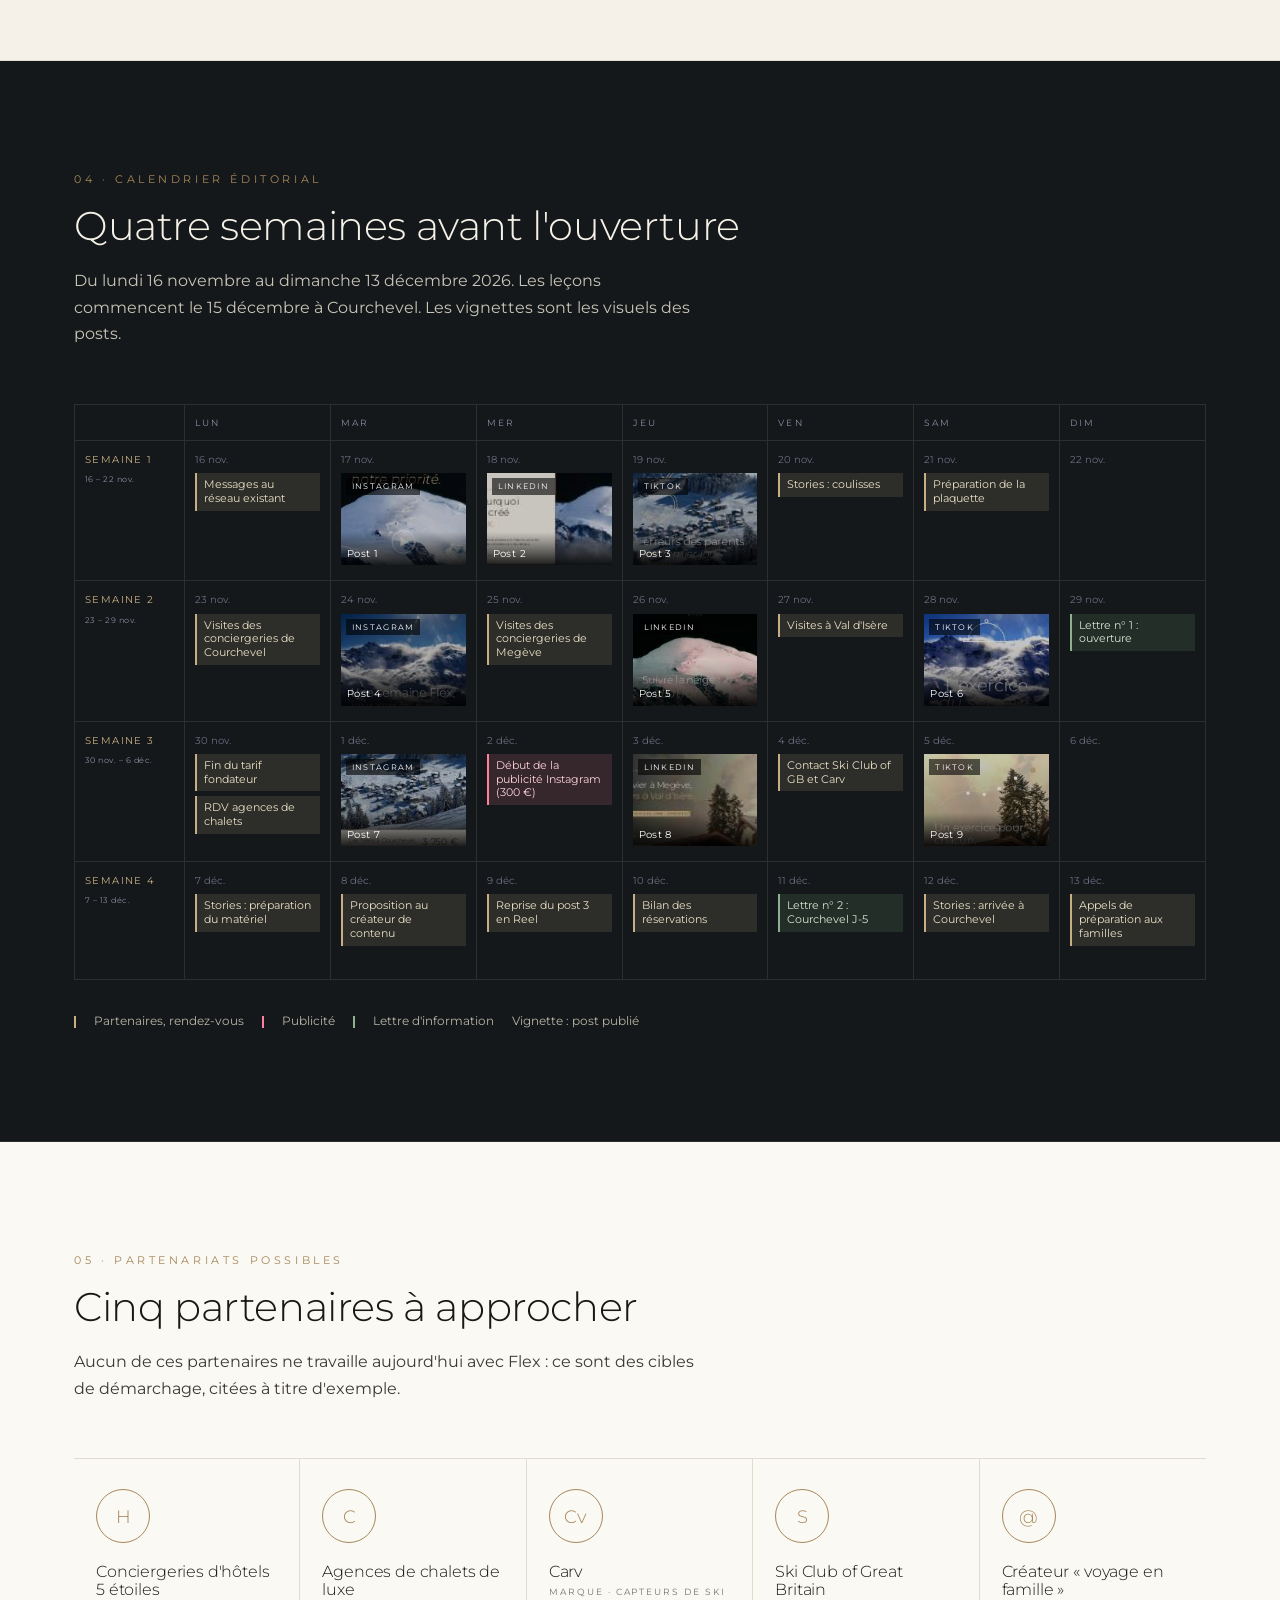
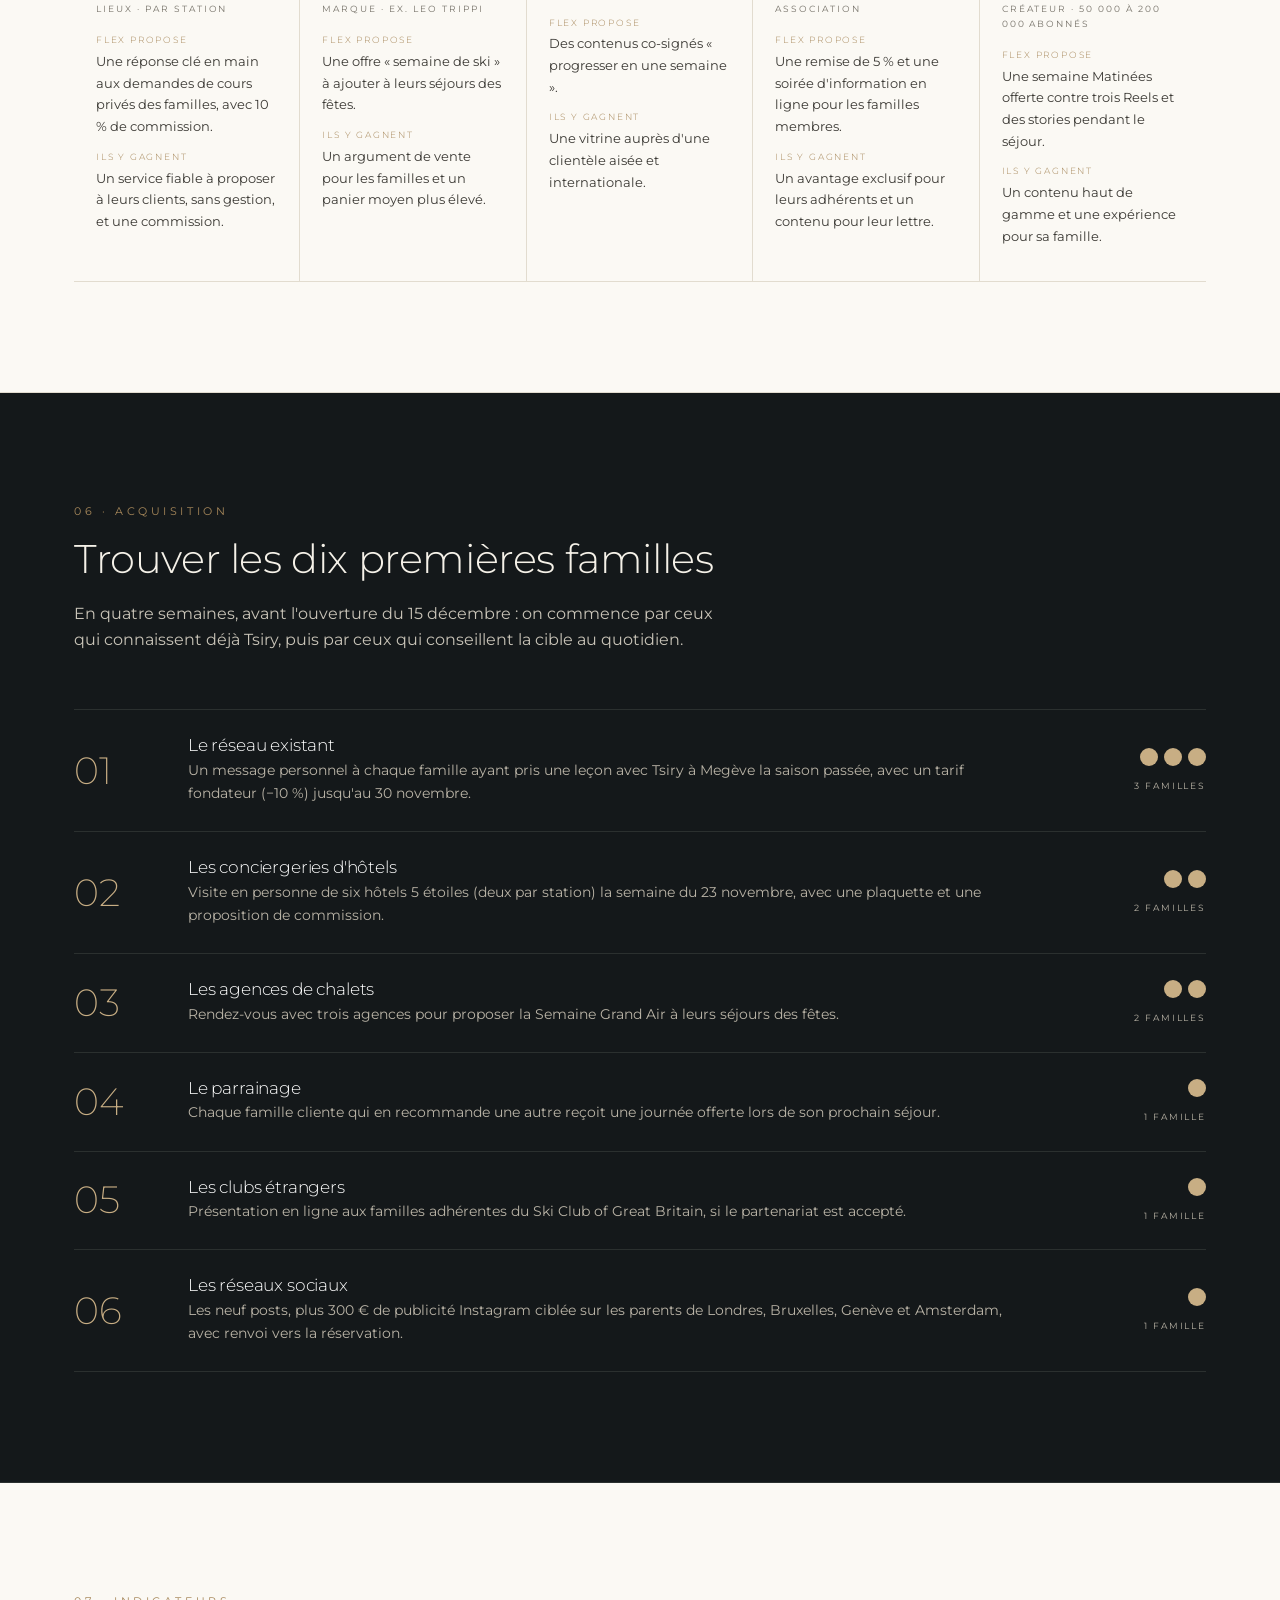
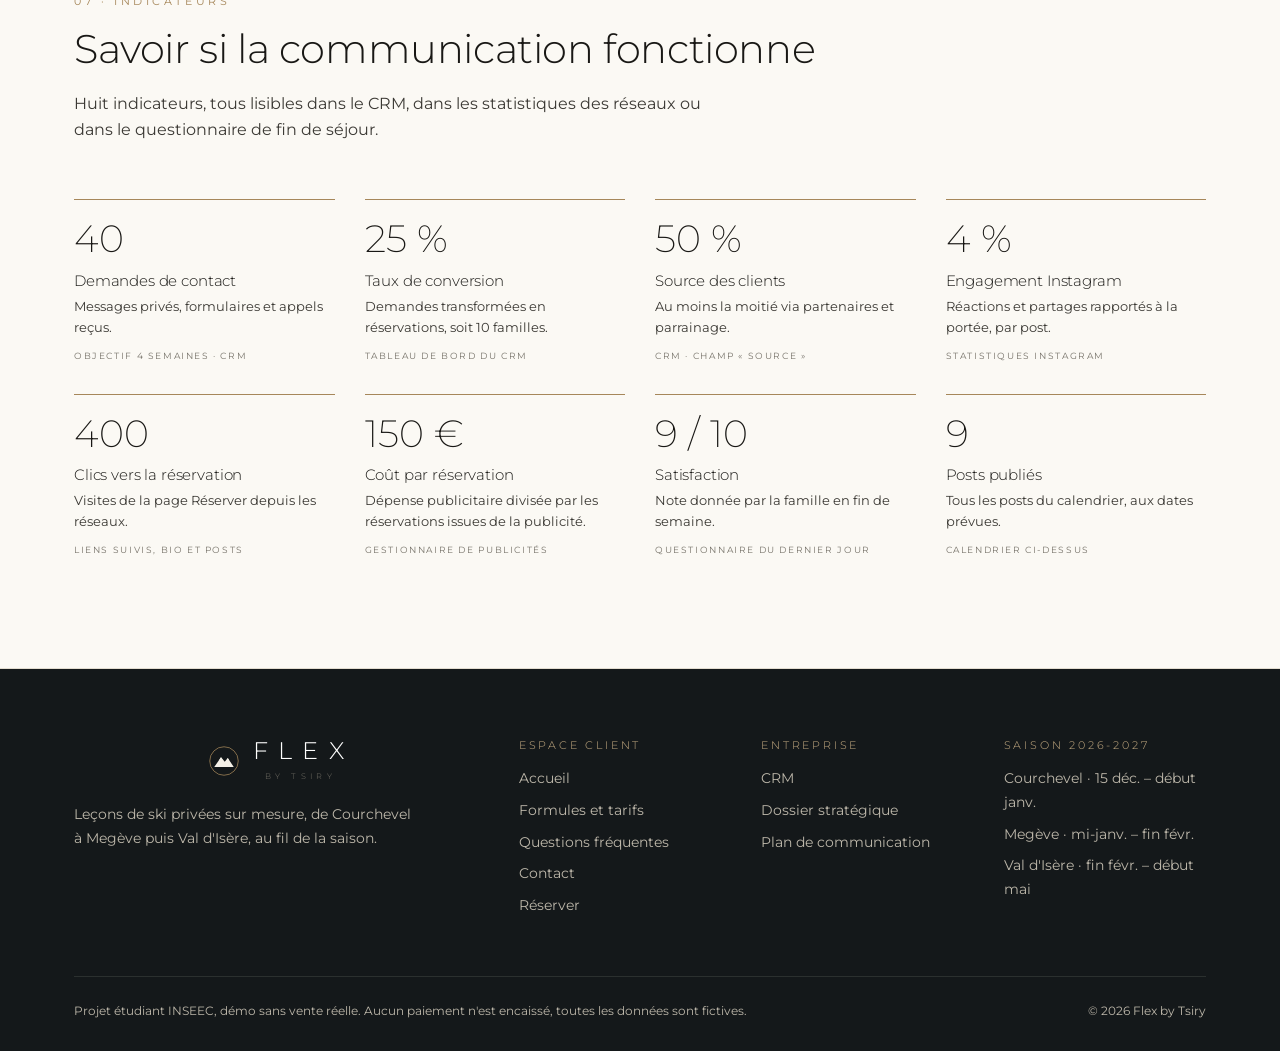
==== commit d79a1fbb: "Refonte des espaces entreprise : studio de posts, stratégie, CRM, menu par espaces Co-Authored-By: C" ====
--- a/communication.html
+++ b/communication.html
@@ -5,179 +5,290 @@
 <meta name="viewport" content="width=device-width, initial-scale=1">
 <title>Plan de communication · Flex by Tsiry</title>
 <link rel="icon" href="assets/favicon.svg" type="image/svg+xml">
-<link rel="preconnect" href="https://fonts.googleapis.com">
-<link rel="preconnect" href="https://fonts.gstatic.com" crossorigin>
 <link rel="stylesheet" href="assets/site.css">
 <style>
-  .posts{display:grid;grid-template-columns:repeat(3,1fr);gap:24px}
-  @media (max-width:980px){.posts{grid-template-columns:1fr 1fr}}
-  @media (max-width:640px){.posts{grid-template-columns:1fr}}
-  .post{background:var(--snow);border:1px solid var(--line);display:flex;flex-direction:column}
-  .visual{position:relative;overflow:hidden;color:#fff;aspect-ratio:1/1}
-  .visual.v916{aspect-ratio:4/5}
-  .visual.li{aspect-ratio:1.91/1}
-  .visual .art{position:absolute;inset:0}
-  .visual::after{content:"";position:absolute;inset:0;background:linear-gradient(180deg,rgba(0,0,0,.05),rgba(0,0,0,.55))}
-  .visual .ov{position:absolute;inset:0;z-index:2;display:flex;flex-direction:column;justify-content:space-between;padding:22px}
-  .visual .ov .top{display:flex;justify-content:space-between;align-items:center;font-size:.62rem;letter-spacing:.25em;text-transform:uppercase}
-  .visual .ov .top svg{width:26px;height:26px}
-  .visual .ov h4{font-family:var(--serif);font-size:1.7rem;font-weight:400;line-height:1.1;margin:0}
-  .visual .ov h4 em{color:var(--gold-2)}
-  .visual .ov .play{position:absolute;top:50%;left:50%;transform:translate(-50%,-50%);width:54px;height:54px;border:1px solid rgba(255,255,255,.8);border-radius:50%;display:flex;align-items:center;justify-content:center}
-  .post .body{padding:20px 22px;display:flex;flex-direction:column;gap:10px;flex:1}
-  .post .head{display:flex;justify-content:space-between;align-items:center;gap:10px;flex-wrap:wrap}
-  .net{font-size:.64rem;letter-spacing:.18em;text-transform:uppercase;padding:4px 10px;color:#fff}
-  .net.ig{background:#8C5A6E}.net.li{background:#2E4E6E}.net.tt{background:#1B1B1B}
-  .post .txt{font-size:.88rem;white-space:pre-line;color:var(--ink-2);border-left:2px solid var(--line);padding-left:12px}
-  .post dl{display:grid;grid-template-columns:90px 1fr;gap:4px 10px;font-size:.8rem;margin:0}
-  .post dt{color:var(--muted);letter-spacing:.1em;text-transform:uppercase;font-size:.64rem;padding-top:2px}
-  .post dd{margin:0}
-  .copy{align-self:flex-start;font-size:.66rem;letter-spacing:.14em;text-transform:uppercase;border:1px solid var(--line);background:var(--paper);padding:6px 10px;cursor:pointer}
-  .cal{display:grid;grid-template-columns:120px repeat(7,1fr);border:1px solid var(--line);background:var(--snow);min-width:860px}
-  .cal div{border-right:1px solid var(--line);border-bottom:1px solid var(--line);padding:10px;font-size:.78rem;min-height:74px}
-  .cal .h{background:var(--paper);font-size:.64rem;letter-spacing:.16em;text-transform:uppercase;color:var(--muted);min-height:auto}
-  .cal .w{background:var(--paper);font-weight:500}
-  .cal .w small{display:block;color:var(--muted);font-weight:400}
-  .ev{display:block;padding:4px 6px;margin-bottom:4px;font-size:.72rem;line-height:1.3;color:#fff}
-  .ev.ig{background:#8C5A6E}.ev.li{background:#2E4E6E}.ev.tt{background:#1B1B1B}.ev.off{background:var(--gold)}.ev.ml{background:#5E6E5A}
-  .legend{display:flex;gap:14px;flex-wrap:wrap;font-size:.78rem;margin-top:12px}
-  .legend span{display:inline-flex;align-items:center;gap:6px}
-  .legend i{width:12px;height:12px;display:inline-block}
-  ol.steps10{counter-reset:s;list-style:none;padding:0;margin:0}
-  ol.steps10 li{counter-increment:s;position:relative;padding:18px 0 18px 64px;border-top:1px solid var(--line)}
-  ol.steps10 li::before{content:counter(s,decimal-leading-zero);position:absolute;left:0;top:14px;font-family:var(--serif);font-size:1.8rem;color:var(--gold)}
+  /* ---------- Bandeau d'ouverture ---------- */
+  .phero{position:relative;overflow:hidden;background:#05070a;color:#fff;padding:110px 0 90px}
+  .phero::before{content:"";position:absolute;inset:0;background:url(assets/img/hero.jpg) 50% 30% / cover no-repeat;opacity:.55}
+  .phero::after{content:"";position:absolute;inset:0;background:linear-gradient(180deg,rgba(5,7,10,.55),rgba(5,7,10,.2) 40%,#14181A 100%)}
+  .phero .wrap{position:relative;z-index:1}
+  .phero .eyebrow{color:var(--gold-2)}
+  .phero h1{font-size:clamp(2rem,4.6vw,3.6rem);color:#fff;margin:0 0 .4em}
+  .phero .lead{color:#D9D3C6;max-width:620px}
+  .toc{display:flex;flex-wrap:wrap;gap:10px;margin-top:34px}
+  .toc a{font-family:var(--brand);font-size:.62rem;letter-spacing:.22em;text-transform:uppercase;text-decoration:none;color:#fff;padding:11px 16px;border:1px solid rgba(255,255,255,.28);transition:background .3s,color .3s}
+  .toc a:hover{background:#fff;color:var(--ink)}
+
+  .sec{padding:110px 0;border-bottom:1px solid var(--line)}
+  .sec.dark{background:#14181A;color:var(--ivory);border-color:#2B302F}
+  .sec.ivory{background:var(--ivory)}
+  .label{display:block;font-family:var(--brand);font-size:.66rem;letter-spacing:.34em;text-transform:uppercase;color:var(--gold);margin-bottom:16px}
+  .sec h2{font-size:clamp(1.6rem,3.2vw,2.5rem);margin:0 0 .5em}
+  .sec .intro{max-width:640px;color:var(--ink-2);margin:0 0 56px}
+  .sec.dark .intro{color:#C9C4B8}
+
+  /* Marque */
+  .brandgrid{display:grid;grid-template-columns:1.1fr 1fr;gap:clamp(30px,6vw,90px);align-items:start}
+  .statement{font-size:clamp(2rem,4.4vw,3.6rem);font-weight:300;line-height:1.08;margin:0 0 28px}
+  .statement em{font-style:italic;color:var(--gold)}
+  .facts{display:grid;gap:0;border-top:1px solid var(--line);margin:0}
+  .facts div{display:grid;grid-template-columns:120px 1fr;gap:18px;padding:18px 0;border-bottom:1px solid var(--line);font-size:.92rem}
+  .facts dt{font-family:var(--brand);font-size:.62rem;letter-spacing:.24em;text-transform:uppercase;color:var(--muted);padding-top:3px}
+  .facts dd{margin:0;color:var(--ink-2)}
+  .swatches{display:flex;gap:10px;margin-top:14px;flex-wrap:wrap}
+  .sw{width:46px;height:46px;border:1px solid var(--line);position:relative}
+  .sw i{position:absolute;left:0;right:0;bottom:-20px;font-style:normal;font-family:var(--brand);font-size:.52rem;letter-spacing:.1em;color:var(--muted);text-align:center}
+  .msgs{display:grid;grid-template-columns:repeat(3,1fr);gap:clamp(14px,2.4vw,34px);margin-top:70px}
+  .msg{border-top:1px solid var(--gold);padding-top:22px}
+  .msg b{display:block;font-family:var(--brand);font-size:.62rem;letter-spacing:.3em;color:var(--gold);font-weight:500;margin-bottom:14px}
+  .msg h3{font-size:clamp(1.15rem,1.9vw,1.5rem);font-weight:300;margin:0 0 .5em}
+  .msg p{margin:0;color:var(--ink-2);font-size:.92rem}
+
+  /* Canaux */
+  .chans{display:grid;grid-template-columns:repeat(3,1fr);gap:clamp(14px,2.4vw,34px)}
+  .chan{border:1px solid #2B302F;padding:34px 30px;position:relative;overflow:hidden;transition:border-color .4s}
+  .chan:hover{border-color:var(--gold)}
+  .chan .big{position:absolute;right:-6px;top:-18px;font-size:6.4rem;font-weight:200;color:rgba(200,174,132,.08);line-height:1}
+  .chan h3{font-size:1.35rem;font-weight:300;color:#fff;margin:0 0 .3em}
+  .chan .role{font-family:var(--brand);font-size:.6rem;letter-spacing:.26em;text-transform:uppercase;color:var(--gold-2);display:block;margin-bottom:18px}
+  .chan p{margin:0;color:#B9B3A6;font-size:.92rem}
+  .also{margin-top:34px;color:#B9B3A6;font-size:.92rem;max-width:780px}
+
+  /* Studio */
+  .filters{display:flex;gap:8px;flex-wrap:wrap;margin:0 0 44px}
+  .filters button{font-family:var(--brand);font-size:.62rem;letter-spacing:.22em;text-transform:uppercase;padding:12px 18px;border:1px solid var(--line);background:transparent;cursor:pointer;color:var(--ink-2);transition:all .3s}
+  .filters button.on,.filters button:hover{background:var(--ink);border-color:var(--ink);color:var(--ivory)}
+  .studio{display:grid;grid-template-columns:repeat(3,1fr);gap:clamp(22px,3vw,44px);align-items:start}
+  .card{display:flex;flex-direction:column;gap:18px}
+  .card[hidden]{display:none}
+  .cardhead{display:flex;justify-content:space-between;align-items:baseline;font-family:var(--brand);font-size:.6rem;letter-spacing:.24em;text-transform:uppercase;color:var(--muted)}
+  .cardhead b{color:var(--ink);font-weight:500}
+  .mk{background:#fff;border:1px solid var(--line);box-shadow:0 30px 60px -40px rgba(20,20,20,.45);overflow:hidden}
+  .mk header{display:flex;align-items:center;gap:12px;padding:12px 14px}
+  .mk .av{width:36px;height:36px;border-radius:50%;background:#14181A;display:flex;align-items:center;justify-content:center;flex:none;border:1px solid rgba(200,174,132,.6)}
+  .mk .av svg{width:22px;height:22px}
+  .mk header b{display:block;font-size:.8rem;font-weight:600;line-height:1.2}
+  .mk header span{display:block;font-size:.66rem;color:var(--muted);line-height:1.3}
+  .mk .dots{margin-left:auto;color:var(--muted);letter-spacing:2px}
+  .mk .media{position:relative;background:#0b0f1a}
+  .mk canvas{display:block;width:100%;height:auto}
+  .mk .acts{display:flex;gap:16px;padding:12px 14px 4px}
+  .mk .acts svg{width:22px;height:22px;stroke:#14181A;fill:none;stroke-width:1.7}
+  .mk .acts svg:last-child{margin-left:auto}
+  .mk .cap{padding:6px 14px 16px;font-size:.78rem;line-height:1.55;color:#222;white-space:pre-line}
+  .mk .cap b{font-weight:600}
+  .mk.li .cap{padding:4px 16px 14px;font-size:.82rem}
+  .mk.li .reacts{display:flex;justify-content:space-around;border-top:1px solid var(--line);padding:10px 8px;font-size:.7rem;color:#555;font-weight:500}
+  .mk.li header .av{border-radius:4px}
+  .phone{background:#0b0b0d;padding:10px;border-radius:34px;box-shadow:0 30px 60px -36px rgba(0,0,0,.7);max-width:300px;margin:0 auto;width:100%}
+  .phone .screen{position:relative;border-radius:26px;overflow:hidden}
+  .phone .ui{position:absolute;right:10px;bottom:84px;display:flex;flex-direction:column;gap:16px;align-items:center;color:#fff;font-size:.56rem}
+  .phone .ui svg{width:26px;height:26px;fill:#fff;opacity:.92}
+  .phone .meta{position:absolute;left:12px;right:60px;bottom:14px;color:#fff;font-size:.68rem;line-height:1.4;text-shadow:0 1px 8px rgba(0,0,0,.7)}
+  .phone .meta b{display:block;font-size:.76rem}
+  .phone .notch{position:absolute;top:8px;left:50%;transform:translateX(-50%);width:70px;height:6px;border-radius:4px;background:rgba(0,0,0,.55);z-index:2}
+  .carousel-ui{display:flex;align-items:center;justify-content:space-between;padding:10px 14px 0;background:#fff}
+  .carousel-ui button{width:30px;height:30px;border:1px solid var(--line);background:#fff;cursor:pointer;font-size:.9rem;line-height:1}
+  .carousel-ui .pg{display:flex;gap:6px}
+  .carousel-ui .pg i{width:6px;height:6px;border-radius:50%;background:#cfcabd}
+  .carousel-ui .pg i.on{background:var(--gold)}
+  .capcard{border:1px solid var(--line);background:#fff;padding:20px 22px}
+  .capcard h4{font-family:var(--brand);font-size:.6rem;letter-spacing:.26em;text-transform:uppercase;color:var(--gold);margin:0 0 12px;font-weight:500}
+  .capcard p{white-space:pre-line;font-size:.84rem;color:var(--ink-2);margin:0 0 16px}
+  .capcard dl{display:grid;grid-template-columns:78px 1fr;gap:6px 12px;font-size:.78rem;margin:0 0 18px}
+  .capcard dt{font-family:var(--brand);font-size:.56rem;letter-spacing:.18em;text-transform:uppercase;color:var(--muted);padding-top:2px}
+  .capcard dd{margin:0}
+  .actionrow{display:flex;gap:8px;flex-wrap:wrap}
+  .btn.s{padding:11px 16px;font-size:.6rem}
+
+  /* Calendrier */
+  .calwrap{overflow-x:auto;padding-bottom:10px}
+  .cal{display:grid;grid-template-columns:110px repeat(7,minmax(112px,1fr));min-width:900px;border-top:1px solid #2B302F;border-left:1px solid #2B302F}
+  .cal > div{border-right:1px solid #2B302F;border-bottom:1px solid #2B302F;padding:10px;min-height:118px;font-size:.74rem}
+  .cal .h{min-height:0;font-family:var(--brand);font-size:.58rem;letter-spacing:.22em;text-transform:uppercase;color:#8f8aa3}
+  .cal .w{font-family:var(--brand);font-size:.62rem;letter-spacing:.14em;text-transform:uppercase;color:var(--gold-2)}
+  .cal .w small{display:block;color:#8f8aa3;letter-spacing:.06em;margin-top:6px;text-transform:none}
+  .cal .d{color:#6f6a80;font-size:.62rem;display:block;margin-bottom:6px}
+  .ev{display:block;margin-bottom:5px;padding:5px 7px;font-size:.66rem;line-height:1.3;color:#fff;border-left:2px solid}
+  .ev.off{background:rgba(200,174,132,.14);border-color:var(--gold-2);color:#EADFC6}
+  .ev.ml{background:rgba(120,160,120,.16);border-color:#8fb08f;color:#d3e4d3}
+  .ev.ad{background:rgba(255,127,158,.14);border-color:#ff7f9e;color:#ffd1dc}
+  .ev.post{padding:0;border:0;background:#000;position:relative;overflow:hidden;height:92px}
+  .ev.post img{position:absolute;inset:0;width:100%;height:100%;object-fit:cover;opacity:.82}
+  .ev.post span{position:absolute;left:0;right:0;bottom:0;padding:16px 6px 5px;background:linear-gradient(180deg,transparent,rgba(0,0,0,.85));font-size:.6rem;letter-spacing:.04em}
+  .ev.post i{position:absolute;top:5px;left:5px;font-style:normal;font-family:var(--brand);font-size:.5rem;letter-spacing:.16em;text-transform:uppercase;padding:3px 6px;background:rgba(0,0,0,.6)}
+  .legend{display:flex;gap:18px;flex-wrap:wrap;margin-top:22px;font-size:.72rem;color:#B9B3A6}
+  .legend span{display:inline-flex;gap:8px;align-items:center}
+  .legend i{width:12px;height:12px;display:inline-block;border-left:2px solid}
+
+  /* Partenaires */
+  .partners{display:grid;grid-template-columns:repeat(5,1fr);gap:0;border-top:1px solid var(--line)}
+  .partner{padding:30px 22px 34px;border-bottom:1px solid var(--line);border-right:1px solid var(--line)}
+  .partner:last-child{border-right:0}
+  .mono{width:54px;height:54px;border-radius:50%;border:1px solid var(--gold);display:flex;align-items:center;justify-content:center;font-weight:300;font-size:1.1rem;color:var(--gold);margin-bottom:20px}
+  .partner h3{font-size:1rem;font-weight:500;margin:0 0 4px}
+  .partner .kind{font-family:var(--brand);font-size:.56rem;letter-spacing:.22em;text-transform:uppercase;color:var(--muted);display:block;margin-bottom:18px}
+  .partner h4{font-family:var(--brand);font-size:.56rem;letter-spacing:.2em;text-transform:uppercase;color:var(--gold);margin:14px 0 6px;font-weight:500}
+  .partner p{margin:0;font-size:.82rem;color:var(--ink-2)}
+
+  /* Dix premiers clients */
+  .funnel{display:grid;gap:0}
+  .step{display:grid;grid-template-columns:90px 1fr 170px;gap:24px;align-items:center;padding:26px 0;border-top:1px solid #2B302F}
+  .step:last-child{border-bottom:1px solid #2B302F}
+  .step .n{font-size:2.4rem;font-weight:200;color:var(--gold-2);line-height:1}
+  .step h3{font-size:1.05rem;font-weight:500;color:#fff;margin:0 0 4px}
+  .step p{margin:0;color:#B9B3A6;font-size:.88rem}
+  .step .fam{display:flex;gap:6px;justify-content:flex-end;flex-wrap:wrap}
+  .step .fam i{width:18px;height:18px;border-radius:50%;background:var(--gold-2)}
+  .step .fam em{font-style:normal;font-family:var(--brand);font-size:.58rem;letter-spacing:.2em;text-transform:uppercase;color:#B9B3A6;width:100%;text-align:right;margin-top:6px}
+
+  /* Indicateurs */
+  .kpis{display:grid;grid-template-columns:repeat(4,1fr);gap:clamp(14px,2.4vw,30px)}
+  .kpi{border-top:1px solid var(--gold);padding-top:20px}
+  .kpi .v{font-size:clamp(1.8rem,3vw,2.5rem);font-weight:200;line-height:1}
+  .kpi h3{font-size:.95rem;font-weight:500;margin:14px 0 6px}
+  .kpi p{margin:0;font-size:.82rem;color:var(--ink-2)}
+  .kpi small{display:block;margin-top:10px;font-family:var(--brand);font-size:.56rem;letter-spacing:.18em;text-transform:uppercase;color:var(--muted)}
+
+  @media (max-width:980px){
+    .brandgrid,.chans,.msgs{grid-template-columns:1fr}
+    .studio{grid-template-columns:1fr 1fr}
+    .partners{grid-template-columns:1fr 1fr}.partner{border-right:0}
+    .kpis{grid-template-columns:1fr 1fr}
+    .step{grid-template-columns:60px 1fr}.step .fam{grid-column:1 / -1;justify-content:flex-start}.step .fam em{text-align:left}
+  }
+  @media (max-width:640px){
+    .studio,.partners,.kpis{grid-template-columns:1fr}
+    .sec{padding:80px 0}
+    .facts div{grid-template-columns:1fr;gap:4px}
+  }
 </style>
 </head>
 <body data-page="communication">
 
-<header class="page-head">
+<header class="phero">
   <div class="wrap">
-    <span class="eyebrow">Espace entreprise · Plan de communication</span>
-    <h1 style="font-size:clamp(2.4rem,5vw,4rem)">Comment faire connaître Flex</h1>
-    <p class="lead">Tout ce qu'il faut pour lancer la communication dès demain matin : la marque, les canaux, 9 posts prêts à publier, le calendrier des quatre semaines avant l'ouverture, les partenariats et le plan pour les dix premières familles.</p>
+    <span class="eyebrow">Espace entreprise · Communication</span>
+    <h1>Comment faire connaître Flex</h1>
+    <p class="lead">La marque, les canaux, neuf posts prêts à publier avec leurs visuels, un calendrier de quatre semaines, cinq partenariats possibles, le plan des dix premières familles et les indicateurs.</p>
     <nav class="toc" aria-label="Sommaire">
       <a href="#marque">Marque</a><a href="#canaux">Canaux</a><a href="#posts">9 posts</a><a href="#calendrier">Calendrier</a><a href="#partenariats">Partenariats</a><a href="#clients">10 premiers clients</a><a href="#indicateurs">Indicateurs</a>
     </nav>
   </div>
 </header>
 
-<main class="doc">
-  <!-- MARQUE -->
-  <section id="marque">
-    <div class="wrap">
-      <span class="eyebrow">01 · Plateforme de marque</span>
-      <h2>Flex by Tsiry</h2>
-      <div class="grid g2" style="margin-top:32px">
-        <div class="card">
-          <dl class="kv">
-            <dt>Nom</dt><dd><strong>Flex</strong> : la flexion, le geste de base du skieur, et la souplesse d'un programme qui s'adapte à chaque membre de la famille. « by Tsiry » rappelle qu'il y a une personne, un moniteur, derrière la marque.</dd>
-            <dt>Promesse</dt><dd>Pour les familles qui veulent progresser ensemble sans perdre une heure de leurs vacances : un moniteur privé, le même toute la semaine, et rien à organiser.</dd>
-            <dt>Ton</dt><dd>Celui d'un concierge de grand hôtel : chaleureux, discret, précis. On vouvoie, on ne crie pas, on ne promet pas l'impossible. Bilingue français et anglais.</dd>
-            <dt>Charte</dt><dd>Ivoire, noir et or. Typographie Montserrat (titres en graisse légère, texte courant). Paysages sobres, beaucoup d'espace.</dd>
-          </dl>
+<main>
+  <!-- 01 MARQUE -->
+  <section class="sec" id="marque">
+    <div class="wrap">
+      <span class="label">01 · Plateforme de marque</span>
+      <div class="brandgrid">
+        <div>
+          <p class="statement">Vos vacances, <em>notre priorité.</em></p>
+          <p class="intro" style="margin-bottom:0">Flex propose des leçons de ski privées sur mesure aux familles en séjour dans les grandes stations : un moniteur pour toute la famille, un programme adapté à chacun, pour progresser ensemble sans perdre une heure de vacances.</p>
         </div>
-        <div>
-          <div class="pillar"><span class="num">Message 1</span><h3 style="font-size:1.4rem">« Un seul moniteur, toute la semaine. »</h3><p class="muted">La continuité : il connaît chaque skieur dès le deuxième jour.</p></div>
-          <div class="pillar"><span class="num">Message 2</span><h3 style="font-size:1.4rem">« Toute la famille skie ensemble. »</h3><p class="muted">Les niveaux différents ne séparent plus la famille.</p></div>
-          <div class="pillar"><span class="num">Message 3</span><h3 style="font-size:1.4rem">« Vous n'avez rien à organiser. »</h3><p class="muted">Forfaits, matériel, table en altitude : la conciergerie s'en charge.</p></div>
-        </div>
-      </div>
-    </div>
-  </section>
-
-  <!-- CANAUX -->
-  <section id="canaux" class="section-ivory">
-    <div class="wrap">
-      <span class="eyebrow">02 · Les canaux</span>
+        <dl class="facts">
+          <div><dt>Nom</dt><dd><strong>Flex</strong> : la flexion, geste de base du skieur, et la souplesse d'un programme qui s'adapte à chaque membre de la famille. « by Tsiry » rappelle qu'il y a une personne, un moniteur, derrière la marque.</dd></div>
+          <div><dt>Ton</dt><dd>Celui d'un grand hôtel de montagne : chaleureux, discret, précis. On vouvoie, on ne crie pas, on ne promet pas l'impossible. Bilingue français et anglais.</dd></div>
+          <div><dt>Charte</dt><dd>Typographie Montserrat, titres en graisse légère. Photographies de montagne, beaucoup d'espace, une seule couleur d'accent, l'or.
+            <div class="swatches" style="margin-bottom:24px"><span class="sw" style="background:#F5F1E8"><i>IVOIRE</i></span><span class="sw" style="background:#191815"><i>NOIR</i></span><span class="sw" style="background:#A6875A"><i>OR</i></span><span class="sw" style="background:#14181A"><i>NUIT</i></span></div></dd></div>
+        </dl>
+      </div>
+      <div class="msgs">
+        <div class="msg"><b>MESSAGE 1</b><h3>Un moniteur pour toute la famille.</h3><p>Pas de groupe : la famille a son moniteur pour elle seule.</p></div>
+        <div class="msg"><b>MESSAGE 2</b><h3>Un programme adapté à chacun.</h3><p>Un exercice pour chaque skieur, puis une descente ensemble.</p></div>
+        <div class="msg"><b>MESSAGE 3</b><h3>Trois stations, une saison.</h3><p>Courchevel, Megève puis Val d'Isère, au fil de l'hiver.</p></div>
+      </div>
+    </div>
+  </section>
+
+  <!-- 02 CANAUX -->
+  <section class="sec dark" id="canaux">
+    <div class="wrap">
+      <span class="label">02 · Les canaux</span>
       <h2>Être là où les familles préparent leur séjour</h2>
-      <div class="grid g3" style="margin-top:32px">
-        <div class="card"><span class="net ig">Instagram</span><h3 style="margin-top:14px">La vitrine</h3><p class="muted">Le réseau où la cible regarde les stations avant de partir et partage ses vacances. Format visuel, adapté au haut de gamme. Objectif : désir et prise de contact en message privé.</p></div>
-        <div class="card"><span class="net li">LinkedIn</span><h3 style="margin-top:14px">La crédibilité</h3><p class="muted">Les parents de la cible sont dirigeants et cadres supérieurs. C'est aussi le canal pour approcher les hôtels et agences de chalets partenaires. Objectif : confiance et partenariats.</p></div>
-        <div class="card"><span class="net tt">TikTok</span><h3 style="margin-top:14px">La portée</h3><p class="muted">Des conseils courts de moniteur pour les parents, repris ensuite en Reels. Objectif : faire connaître le nom à moindre coût.</p></div>
-      </div>
-      <p style="margin-top:28px"><strong>Hors réseaux :</strong> les conciergeries d'hôtels et agences de chalets (le canal le plus direct vers la cible), WhatsApp Business pour la clientèle étrangère, et une courte lettre d'information avant chaque période (Courchevel, Megève, Val d'Isère).</p>
-    </div>
-  </section>
-
-  <!-- POSTS -->
-  <section id="posts">
-    <div class="wrap">
-      <span class="eyebrow">03 · Posts prêts à publier</span>
-      <h2>9 posts sur 3 réseaux</h2>
-      <p class="muted" style="margin-bottom:36px">Les visuels ci-dessous sont les maquettes à publier ; ils seront remplacés par les photos de Tsiry sur les pistes lorsqu'elles seront disponibles. Bouton « Copier » pour récupérer le texte.</p>
-      <div class="posts" id="post-grid"></div>
-    </div>
-  </section>
-
-  <!-- CALENDRIER -->
-  <section id="calendrier" class="section-ivory">
-    <div class="wrap">
-      <span class="eyebrow">04 · Calendrier éditorial</span>
+      <p class="intro">Trois réseaux, trois rôles. Le même message, trois manières de le raconter.</p>
+      <div class="chans">
+        <div class="chan"><span class="big">01</span><span class="role">La vitrine</span><h3>Instagram</h3><p>Le réseau où la cible regarde les stations avant de partir et partage ses vacances. Format visuel, adapté au haut de gamme. Objectif : le désir, puis la prise de contact en message privé.</p></div>
+        <div class="chan"><span class="big">02</span><span class="role">La crédibilité</span><h3>LinkedIn</h3><p>Les parents de la cible sont dirigeants ou cadres supérieurs. C'est aussi le canal pour approcher les hôtels et les agences de chalets. Objectif : la confiance et les partenariats.</p></div>
+        <div class="chan"><span class="big">03</span><span class="role">La portée</span><h3>TikTok</h3><p>Des conseils courts de moniteur pour les parents, repris ensuite en Reels. Objectif : faire connaître le nom à moindre coût.</p></div>
+      </div>
+      <p class="also"><strong style="color:#fff;font-weight:500">Hors réseaux :</strong> les conciergeries d'hôtels et les agences de chalets (le canal le plus direct vers la cible), WhatsApp pour la clientèle étrangère, et une courte lettre d'information avant chaque période.</p>
+    </div>
+  </section>
+
+  <!-- 03 STUDIO DE POSTS -->
+  <section class="sec ivory" id="posts">
+    <div class="wrap">
+      <span class="label">03 · Studio de posts</span>
+      <h2>Neuf posts prêts à publier</h2>
+      <p class="intro">Chaque visuel est généré à la taille exacte du réseau et se télécharge en PNG. Le texte se copie en un clic. Les photographies sont celles de la marque.</p>
+      <div class="filters" id="filters">
+        <button class="on" data-f="all">Tous · 9</button><button data-f="ig">Instagram · 3</button><button data-f="li">LinkedIn · 3</button><button data-f="tt">TikTok · 3</button>
+      </div>
+      <div class="studio" id="studio"></div>
+    </div>
+  </section>
+
+  <!-- 04 CALENDRIER -->
+  <section class="sec dark" id="calendrier">
+    <div class="wrap">
+      <span class="label">04 · Calendrier éditorial</span>
       <h2>Quatre semaines avant l'ouverture</h2>
-      <p class="muted">Du lundi 16 novembre au dimanche 13 décembre 2026. Les leçons commencent le 15 décembre à Courchevel.</p>
-      <div class="table-wrap" style="margin-top:24px;border:0;background:transparent"><div class="cal" id="cal"></div></div>
-      <div class="legend"><span><i style="background:#8C5A6E"></i>Instagram</span><span><i style="background:#2E4E6E"></i>LinkedIn</span><span><i style="background:#1B1B1B"></i>TikTok</span><span><i style="background:#A6875A"></i>Partenaires, hors ligne</span><span><i style="background:#5E6E5A"></i>Lettre d'information</span></div>
-    </div>
-  </section>
-
-  <!-- PARTENARIATS -->
-  <section id="partenariats">
-    <div class="wrap">
-      <span class="eyebrow">05 · Partenariats possibles</span>
+      <p class="intro">Du lundi 16 novembre au dimanche 13 décembre 2026. Les leçons commencent le 15 décembre à Courchevel. Les vignettes sont les visuels des posts.</p>
+      <div class="calwrap"><div class="cal" id="cal"></div></div>
+      <div class="legend"><span><i style="border-color:#C8AE84"></i>Partenaires, rendez-vous</span><span><i style="border-color:#ff7f9e"></i>Publicité</span><span><i style="border-color:#8fb08f"></i>Lettre d'information</span><span>Vignette : post publié</span></div>
+    </div>
+  </section>
+
+  <!-- 05 PARTENARIATS -->
+  <section class="sec" id="partenariats">
+    <div class="wrap">
+      <span class="label">05 · Partenariats possibles</span>
       <h2>Cinq partenaires à approcher</h2>
-      <p class="muted">Aucun de ces partenaires ne travaille aujourd'hui avec Flex. Ce sont des cibles de démarchage, citées à titre d'exemple.</p>
-      <div class="table-wrap" style="margin-top:24px">
-        <table>
-          <thead><tr><th>Partenaire</th><th>Type</th><th>Ce que Flex leur propose</th><th>Ce qu'ils y gagnent</th></tr></thead>
-          <tbody>
-            <tr><td><strong>Conciergeries des hôtels 5 étoiles</strong><br><span class="muted">par exemple à Courchevel 1850, Megève et Val d'Isère</span></td><td>Lieux</td><td>Une réponse clé en main aux demandes de cours privés pour familles, réservable par la conciergerie, avec 10 % de commission.</td><td>Un service fiable à proposer à leurs clients, sans gestion, et une commission.</td></tr>
-            <tr><td><strong>Agences de location de chalets de luxe</strong><br><span class="muted">par exemple Leo Trippi (Courchevel, Megève)</span></td><td>Marque</td><td>Une offre « semaine ski incluse » à ajouter à leurs séjours, et la mise en avant de leurs chalets dans nos vidéos.</td><td>Un argument de vente pour les familles et un panier moyen plus élevé.</td></tr>
-            <tr><td><strong>Carv</strong><br><span class="muted">capteurs d'analyse du ski</span></td><td>Marque</td><td>Des contenus co-signés « progresser en une semaine » et, plus tard, des bilans de progression basés sur leurs données.</td><td>Une vitrine auprès d'une clientèle aisée et internationale, et des cas d'usage concrets.</td></tr>
-            <tr><td><strong>Ski Club of Great Britain</strong></td><td>Association</td><td>Une remise de 5 % et une soirée d'information en ligne pour leurs membres familles.</td><td>Un avantage exclusif pour leurs adhérents et un contenu pour leur lettre.</td></tr>
-            <tr><td><strong>Créatrice ou créateur de contenu « voyage en famille »</strong><br><span class="muted">compte anglophone, 50 000 à 200 000 abonnés</span></td><td>Créateur</td><td>Une semaine Matinées offerte en échange de trois Reels et de stories pendant le séjour.</td><td>Un contenu haut de gamme pour son audience et une expérience pour sa famille.</td></tr>
-          </tbody>
-        </table>
-      </div>
-    </div>
-  </section>
-
-  <!-- 10 CLIENTS -->
-  <section id="clients" class="section-dark">
-    <div class="wrap split" style="align-items:start">
-      <div>
-        <span class="eyebrow">06 · Acquisition</span>
-        <h2>Trouver les dix premières familles</h2>
-        <p class="lead">En quatre semaines, avant l'ouverture du 15 décembre. On commence par les personnes qui connaissent déjà Tsiry, puis par ceux qui conseillent la cible au quotidien : les conciergeries.</p>
-      </div>
-      <ol class="steps10">
-        <li><strong>Familles 1 à 3, le réseau existant.</strong> Un message personnel à chaque famille ayant pris une leçon avec Tsiry à Megève la saison passée, avec un tarif fondateur (−10 %) valable jusqu'au 30 novembre.</li>
-        <li><strong>Familles 4 et 5, les conciergeries.</strong> Visite en personne de six hôtels 5 étoiles (deux par station) la semaine du 23 novembre, avec une plaquette et une proposition de commission.</li>
-        <li><strong>Familles 6 et 7, les agences de chalets.</strong> Rendez-vous avec trois agences pour intégrer la Semaine Grand Air à leurs séjours des fêtes.</li>
-        <li><strong>Famille 8, le parrainage.</strong> Chaque famille cliente qui recommande une autre famille reçoit une journée offerte lors de son prochain séjour.</li>
-        <li><strong>Famille 9, les clubs étrangers.</strong> Présentation en ligne aux familles adhérentes du Ski Club of Great Britain (si le partenariat est accepté).</li>
-        <li><strong>Famille 10, les réseaux.</strong> Les 9 posts, plus 300 € de publicité Instagram ciblée sur les parents de Londres, Bruxelles, Genève et Amsterdam qui suivent des comptes de stations, avec renvoi vers la réservation.</li>
-      </ol>
-    </div>
-  </section>
-
-  <!-- INDICATEURS -->
-  <section id="indicateurs">
-    <div class="wrap">
-      <span class="eyebrow">07 · Indicateurs</span>
+      <p class="intro">Aucun de ces partenaires ne travaille aujourd'hui avec Flex : ce sont des cibles de démarchage, citées à titre d'exemple.</p>
+      <div class="partners">
+        <div class="partner"><div class="mono">H</div><h3>Conciergeries d'hôtels 5 étoiles</h3><span class="kind">Lieux · par station</span><h4>Flex propose</h4><p>Une réponse clé en main aux demandes de cours privés des familles, avec 10 % de commission.</p><h4>Ils y gagnent</h4><p>Un service fiable à proposer à leurs clients, sans gestion, et une commission.</p></div>
+        <div class="partner"><div class="mono">C</div><h3>Agences de chalets de luxe</h3><span class="kind">Marque · ex. Leo Trippi</span><h4>Flex propose</h4><p>Une offre « semaine de ski » à ajouter à leurs séjours des fêtes.</p><h4>Ils y gagnent</h4><p>Un argument de vente pour les familles et un panier moyen plus élevé.</p></div>
+        <div class="partner"><div class="mono">Cv</div><h3>Carv</h3><span class="kind">Marque · capteurs de ski</span><h4>Flex propose</h4><p>Des contenus co-signés « progresser en une semaine ».</p><h4>Ils y gagnent</h4><p>Une vitrine auprès d'une clientèle aisée et internationale.</p></div>
+        <div class="partner"><div class="mono">S</div><h3>Ski Club of Great Britain</h3><span class="kind">Association</span><h4>Flex propose</h4><p>Une remise de 5 % et une soirée d'information en ligne pour les familles membres.</p><h4>Ils y gagnent</h4><p>Un avantage exclusif pour leurs adhérents et un contenu pour leur lettre.</p></div>
+        <div class="partner"><div class="mono">@</div><h3>Créateur « voyage en famille »</h3><span class="kind">Créateur · 50 000 à 200 000 abonnés</span><h4>Flex propose</h4><p>Une semaine Matinées offerte contre trois Reels et des stories pendant le séjour.</p><h4>Ils y gagnent</h4><p>Un contenu haut de gamme et une expérience pour sa famille.</p></div>
+      </div>
+    </div>
+  </section>
+
+  <!-- 06 DIX PREMIERS CLIENTS -->
+  <section class="sec dark" id="clients">
+    <div class="wrap">
+      <span class="label">06 · Acquisition</span>
+      <h2>Trouver les dix premières familles</h2>
+      <p class="intro">En quatre semaines, avant l'ouverture du 15 décembre : on commence par ceux qui connaissent déjà Tsiry, puis par ceux qui conseillent la cible au quotidien.</p>
+      <div class="funnel">
+        <div class="step"><div class="n">01</div><div><h3>Le réseau existant</h3><p>Un message personnel à chaque famille ayant pris une leçon avec Tsiry à Megève la saison passée, avec un tarif fondateur (−10 %) jusqu'au 30 novembre.</p></div><div class="fam"><i></i><i></i><i></i><em>3 familles</em></div></div>
+        <div class="step"><div class="n">02</div><div><h3>Les conciergeries d'hôtels</h3><p>Visite en personne de six hôtels 5 étoiles (deux par station) la semaine du 23 novembre, avec une plaquette et une proposition de commission.</p></div><div class="fam"><i></i><i></i><em>2 familles</em></div></div>
+        <div class="step"><div class="n">03</div><div><h3>Les agences de chalets</h3><p>Rendez-vous avec trois agences pour proposer la Semaine Grand Air à leurs séjours des fêtes.</p></div><div class="fam"><i></i><i></i><em>2 familles</em></div></div>
+        <div class="step"><div class="n">04</div><div><h3>Le parrainage</h3><p>Chaque famille cliente qui en recommande une autre reçoit une journée offerte lors de son prochain séjour.</p></div><div class="fam"><i></i><em>1 famille</em></div></div>
+        <div class="step"><div class="n">05</div><div><h3>Les clubs étrangers</h3><p>Présentation en ligne aux familles adhérentes du Ski Club of Great Britain, si le partenariat est accepté.</p></div><div class="fam"><i></i><em>1 famille</em></div></div>
+        <div class="step"><div class="n">06</div><div><h3>Les réseaux sociaux</h3><p>Les neuf posts, plus 300 € de publicité Instagram ciblée sur les parents de Londres, Bruxelles, Genève et Amsterdam, avec renvoi vers la réservation.</p></div><div class="fam"><i></i><em>1 famille</em></div></div>
+      </div>
+    </div>
+  </section>
+
+  <!-- 07 INDICATEURS -->
+  <section class="sec" id="indicateurs">
+    <div class="wrap">
+      <span class="label">07 · Indicateurs</span>
       <h2>Savoir si la communication fonctionne</h2>
-      <div class="table-wrap" style="margin-top:24px">
-        <table>
-          <thead><tr><th>Indicateur</th><th>Ce qu'il mesure</th><th>Objectif à 4 semaines</th><th>Où le lire</th></tr></thead>
-          <tbody>
-            <tr><td>Demandes de contact</td><td>Messages privés, formulaires et appels reçus</td><td>40 demandes</td><td>CRM, étape « Nouveau »</td></tr>
-            <tr><td>Taux de conversion</td><td>Demandes transformées en réservations</td><td>25 %, soit 10 familles</td><td>Tableau de bord du CRM</td></tr>
-            <tr><td>Source des clients</td><td>Le canal qui amène les réservations</td><td>Au moins 50 % via partenaires et parrainage</td><td>CRM, champ « Source »</td></tr>
-            <tr><td>Taux d'engagement Instagram</td><td>Réactions et partages rapportés à la portée</td><td>Plus de 4 % par post</td><td>Statistiques Instagram</td></tr>
-            <tr><td>Clics vers la réservation</td><td>Visites de la page Réserver depuis les réseaux</td><td>400 clics</td><td>Liens suivis dans la bio et les posts</td></tr>
-            <tr><td>Coût par réservation</td><td>Dépense publicitaire ÷ réservations issues de la publicité</td><td>Moins de 150 €</td><td>Gestionnaire de publicités et CRM</td></tr>
-            <tr><td>Satisfaction</td><td>Note donnée par la famille en fin de semaine</td><td>9 / 10 en moyenne</td><td>Questionnaire du dernier jour</td></tr>
-          </tbody>
-        </table>
+      <p class="intro">Huit indicateurs, tous lisibles dans le CRM, dans les statistiques des réseaux ou dans le questionnaire de fin de séjour.</p>
+      <div class="kpis">
+        <div class="kpi"><div class="v">40</div><h3>Demandes de contact</h3><p>Messages privés, formulaires et appels reçus.</p><small>Objectif 4 semaines · CRM</small></div>
+        <div class="kpi"><div class="v">25 %</div><h3>Taux de conversion</h3><p>Demandes transformées en réservations, soit 10 familles.</p><small>Tableau de bord du CRM</small></div>
+        <div class="kpi"><div class="v">50 %</div><h3>Source des clients</h3><p>Au moins la moitié via partenaires et parrainage.</p><small>CRM · champ « Source »</small></div>
+        <div class="kpi"><div class="v">4 %</div><h3>Engagement Instagram</h3><p>Réactions et partages rapportés à la portée, par post.</p><small>Statistiques Instagram</small></div>
+        <div class="kpi"><div class="v">400</div><h3>Clics vers la réservation</h3><p>Visites de la page Réserver depuis les réseaux.</p><small>Liens suivis, bio et posts</small></div>
+        <div class="kpi"><div class="v">150 €</div><h3>Coût par réservation</h3><p>Dépense publicitaire divisée par les réservations issues de la publicité.</p><small>Gestionnaire de publicités</small></div>
+        <div class="kpi"><div class="v">9 / 10</div><h3>Satisfaction</h3><p>Note donnée par la famille en fin de semaine.</p><small>Questionnaire du dernier jour</small></div>
+        <div class="kpi"><div class="v">9</div><h3>Posts publiés</h3><p>Tous les posts du calendrier, aux dates prévues.</p><small>Calendrier ci-dessus</small></div>
       </div>
     </div>
   </section>
@@ -185,69 +296,6 @@
 
 <script src="assets/site.js"></script>
 <script src="assets/i18n.js"></script>
-<script>
-(function(){
-  const esc = s => String(s).replace(/[&<>]/g, c => ({'&':'&amp;','<':'&lt;','>':'&gt;'}[c]));
-  const POSTS = [
-    { net:'ig', n:'Instagram', fmt:'Reel 20 s, 9:16', date:'Mardi 17 novembre 2026, 18 h', obj:'Notoriété : présenter Flex', art:'hero', ratio:'v916', video:true,
-      title:'Un moniteur.<br><em>Toute la semaine.</em>',
-      text:'Un moniteur pour votre famille, du lundi au vendredi. Le même, chaque matin. 🏔️\n\nCet hiver : Courchevel pour les fêtes, Megève en janvier et février, Val d\'Isère jusqu\'en mai.\n\nOne instructor for your whole family, all week long.\n\nRéservation : lien en bio.\n#skifamille #courchevel #megeve #valdisere #skilessons' },
-    { net:'li', n:'LinkedIn', fmt:'Post texte + image', date:'Mercredi 18 novembre 2026, 8 h 30', obj:'Crédibilité : l\'histoire du fondateur', art:'megeve', ratio:'li',
-      title:'Pourquoi j\'ai créé <em>Flex</em>',
-      text:'Moniteur de ski à Megève, j\'ai vu la même scène des dizaines de fois : une famille en vacances, séparée chaque matin en trois cours de niveaux différents, avec un moniteur qui change d\'un jour à l\'autre.\n\nCet hiver, je lance Flex : un moniteur privé pour toute la famille, le même toute la semaine, et une conciergerie qui organise le reste.\n\nJe suis la saison : Courchevel, Megève puis Val d\'Isère.\n\nSi vous partez skier en famille cet hiver, ou si vous travaillez dans l\'hôtellerie de montagne, écrivons-nous.' },
-    { net:'tt', n:'TikTok', fmt:'Vidéo face caméra 30 s, 9:16', date:'Jeudi 19 novembre 2026, 19 h', obj:'Portée : conseil utile aux parents', art:'courchevel', ratio:'v916', video:true,
-      title:'3 erreurs des parents<br><em>le premier jour</em>',
-      text:'3 erreurs des parents le premier jour de ski 👇\n1. Des chaussures trop grandes « pour qu\'il grandisse dedans »\n2. Commencer à 9 h sans petit-déjeuner solide\n3. Vouloir monter tout en haut dès le premier jour\n\nMoniteur à Courchevel, Megève et Val d\'Isère. Plus de conseils sur le compte. #ski #parents #skitips' },
-    { net:'ig', n:'Instagram', fmt:'Carrousel 6 images, 4:5', date:'Mardi 24 novembre 2026, 18 h', obj:'Considération : montrer la semaine type', art:'megeve', ratio:'v916',
-      title:'Une semaine Flex,<br><em>jour par jour</em>',
-      text:'Une semaine Flex, jour par jour ➡️\nLundi : on fait connaissance, chacun sur ses skis.\nMardi : premiers virages ensemble.\nMercredi : la famille descend la même piste.\nJeudi : la journée « défi » choisie par les enfants.\nVendredi : la grande descente et la vidéo de la semaine.\n\nChaque soir : le carnet de progression.\n#skifamily #privateskilessons' },
-    { net:'li', n:'LinkedIn', fmt:'Carrousel PDF 5 pages', date:'Jeudi 26 novembre 2026, 8 h 30', obj:'Crédibilité : expliquer le modèle des 3 stations', art:'valdisere', ratio:'li',
-      title:'Suivre la neige :<br><em>3 stations, 1 saison</em>',
-      text:'Pourquoi un moniteur qui change de station au fil de l\'hiver ?\n\n• Mi-décembre – début janvier : Courchevel, pour les fêtes.\n• Mi-janvier – fin février : Megève, le cœur de l\'hiver.\n• Fin février – début mai : Val d\'Isère, la haute altitude qui garde la neige au printemps.\n\nRésultat : des conditions au meilleur pour mes clients, et une clientèle internationale qui me retrouve d\'une saison à l\'autre.\n\nHôteliers et agences de chalets : je cherche trois partenaires par station.' },
-    { net:'tt', n:'TikTok', fmt:'Tutoriel 25 s, 9:16', date:'Samedi 28 novembre 2026, 11 h', obj:'Engagement : exercice à faire en famille', art:'courchevel', ratio:'v916', video:true,
-      title:'L\'exercice<br><em>du serveur</em>',
-      text:'L\'exercice du serveur 🍽️ à faire avec vos enfants sur les pistes :\nles bras devant, comme si vous portiez un plateau. Si le plateau penche, vous tombez !\n\nRésultat : les épaules restent face à la pente, les virages deviennent propres.\n\nEssayez et dites-moi en commentaire. #ski #skikids #skitips' },
-    { net:'ig', n:'Instagram', fmt:'Post image, 1:1', date:'Mardi 1er décembre 2026, 18 h', obj:'Conversion : remplir les semaines des fêtes', art:'courchevel', ratio:'',
-      title:'Les fêtes à Courchevel.<br><em>Encore quelques semaines.</em>',
-      text:'Noël et le Nouvel An à Courchevel, en famille, avec votre moniteur toute la semaine. ✨\n\nIl reste quelques semaines disponibles entre le 15 décembre et le 9 janvier.\nSemaine Grand Air : 3 750 € TTC pour toute la famille, jusqu\'à 5 skieurs.\n\nRéservation en trois minutes : lien en bio.' },
-    { net:'li', n:'LinkedIn', fmt:'Post texte + image', date:'Jeudi 3 décembre 2026, 8 h 30', obj:'Conversion : le cadeau de fin d\'année', art:'hero', ratio:'li',
-      title:'Offrir une semaine<br><em>à sa famille</em>',
-      text:'Vous cherchez un cadeau de fin d\'année qui ne finira pas dans un placard ?\n\nUne semaine de ski en famille avec un moniteur privé, à Megève ou Val d\'Isère, en janvier ou au printemps. Écrivez à notre conciergerie : le bon cadeau est envoyé en 24 heures, la famille choisit ses dates ensuite.\n\nLe lien est en commentaire.' },
-    { net:'tt', n:'TikTok', fmt:'Vidéo 20 s, 9:16', date:'Samedi 5 décembre 2026, 11 h', obj:'Considération : montrer le carnet du soir', art:'valdisere', ratio:'v916', video:true,
-      title:'Ce que reçoivent<br><em>les parents le soir</em>',
-      text:'Ce que reçoivent les parents chaque soir après la leçon 📲\n— ce que chacun a appris aujourd\'hui\n— l\'exercice à garder en tête pour demain\n— le programme du lendemain\n— une photo du jour\n\nC\'est le carnet de progression Flex. #ski #skifamille #megeve' }
-  ];
-  document.getElementById('post-grid').innerHTML = POSTS.map((p, i) =>
-    '<article class="post">' +
-      '<div class="visual ' + p.ratio + '"><div class="art">' + flexMountain(p.art) + '</div><div class="ov"><div class="top">' + FLEX_LOGO.replace('#191815','#F5F1E8') + '<span>Flex by Tsiry</span></div>' + (p.video ? '<span class="play" aria-hidden="true">▶</span>' : '') + '<h4>' + p.title + '</h4></div></div>' +
-      '<div class="body"><div class="head"><span class="net ' + p.net + '">' + p.n + '</span><span class="muted" style="font-size:.78rem">Post ' + (i + 1) + ' / 9</span></div>' +
-      '<div class="txt">' + esc(p.text) + '</div>' +
-      '<dl><dt>Format</dt><dd>' + p.fmt + '</dd><dt>Date</dt><dd>' + p.date + '</dd><dt>Objectif</dt><dd>' + p.obj + '</dd><dt>Visuel</dt><dd>' + (p.video ? 'Vidéo tournée sur les pistes ; couverture ci-dessus' : 'Image ci-dessus') + '</dd></dl>' +
-      '<button class="copy" data-i="' + i + '">Copier le texte</button></div></article>').join('');
-  document.querySelectorAll('.copy').forEach(b => b.addEventListener('click', () => {
-    const t = POSTS[+b.dataset.i].text;
-    (navigator.clipboard ? navigator.clipboard.writeText(t) : Promise.reject()).then(() => flexToast('Texte copié')).catch(() => flexToast('Copie impossible dans ce navigateur'));
-  }));
-
-  // Calendrier : 4 semaines × 7 jours
-  const days = ['Lun','Mar','Mer','Jeu','Ven','Sam','Dim'];
-  const weeks = [
-    { l:'Semaine 1', d:'16 – 22 nov.', start:16, month:'nov.', ev:{0:[['off','Messages au réseau existant (familles 1 à 3)']],1:[['ig','Post 1 · Reel lancement']],2:[['li','Post 2 · Histoire du fondateur']],3:[['tt','Post 3 · 3 erreurs']],4:[['ig','Stories : coulisses']],5:[['off','Préparation plaquette hôtels']]} },
-    { l:'Semaine 2', d:'23 – 29 nov.', start:23, month:'nov.', ev:{0:[['off','Visites conciergeries Courchevel']],1:[['ig','Post 4 · Carrousel semaine type']],2:[['off','Visites conciergeries Megève']],3:[['li','Post 5 · 3 stations']],4:[['off','Visites Val d\'Isère']],5:[['tt','Post 6 · Exercice du serveur']],6:[['ml','Lettre n° 1 : ouverture']]} },
-    { l:'Semaine 3', d:'30 nov. – 6 déc.', start:30, month:'nov.', ev:{0:[['off','Fin du tarif fondateur'],['off','RDV agences de chalets']],1:[['ig','Post 7 · Les fêtes à Courchevel']],2:[['ig','Début publicité Instagram (300 €)']],3:[['li','Post 8 · Le cadeau']],4:[['off','Contact Ski Club of GB et Carv']],5:[['tt','Post 9 · Le carnet du soir']]} },
-    { l:'Semaine 4', d:'7 – 13 déc.', start:7, month:'déc.', ev:{0:[['ig','Stories : préparation du matériel']],1:[['off','Proposition créateur de contenu']],2:[['ig','Reprise du post 3 en Reel']],3:[['li','Bilan des réservations']],4:[['ml','Lettre n° 2 : Courchevel J-5']],5:[['ig','Stories : arrivée à Courchevel']],6:[['off','Appels de préparation des familles']]} }
-  ];
-  let html = '<div class="h"></div>' + days.map(x => '<div class="h">' + x + '</div>').join('');
-  weeks.forEach(w => {
-    html += '<div class="w">' + w.l + '<small>' + w.d + '</small></div>';
-    for (let i = 0; i < 7; i++) {
-      let n = w.start + i, m = w.month;
-      if (w.start === 30 && n > 30) { n -= 30; m = 'déc.'; }
-      html += '<div><span class="muted" style="font-size:.7rem">' + n + ' ' + m + '</span>' + (w.ev[i] || []).map(e => '<span class="ev ' + e[0] + '">' + e[1] + '</span>').join('') + '</div>';
-    }
-  });
-  document.getElementById('cal').innerHTML = html;
-})();
-</script>
+<script src="assets/studio.js"></script>
 </body>
 </html>
--- a/assets/site.css
+++ b/assets/site.css
@@ -242,4 +242,6 @@
 .lang span{color:var(--line)}
 .lang button{background:none;border:0;padding:6px 2px;cursor:pointer;font:inherit;letter-spacing:inherit;color:var(--muted);border-bottom:1px solid transparent;transition:color .25s,border-color .25s}
 .lang button:hover{color:var(--ink)}
-.lang button.on{color:var(--ink);border-bottom-color:var(--gold)}+.lang button.on{color:var(--ink);border-bottom-color:var(--gold)}
+.nav-mobile .grp{font-family:var(--brand);font-size:.54rem;letter-spacing:.3em;text-transform:uppercase;color:var(--gold);padding:20px 0 4px;border:0}
+.nav-mobile .grp:first-child{padding-top:12px}
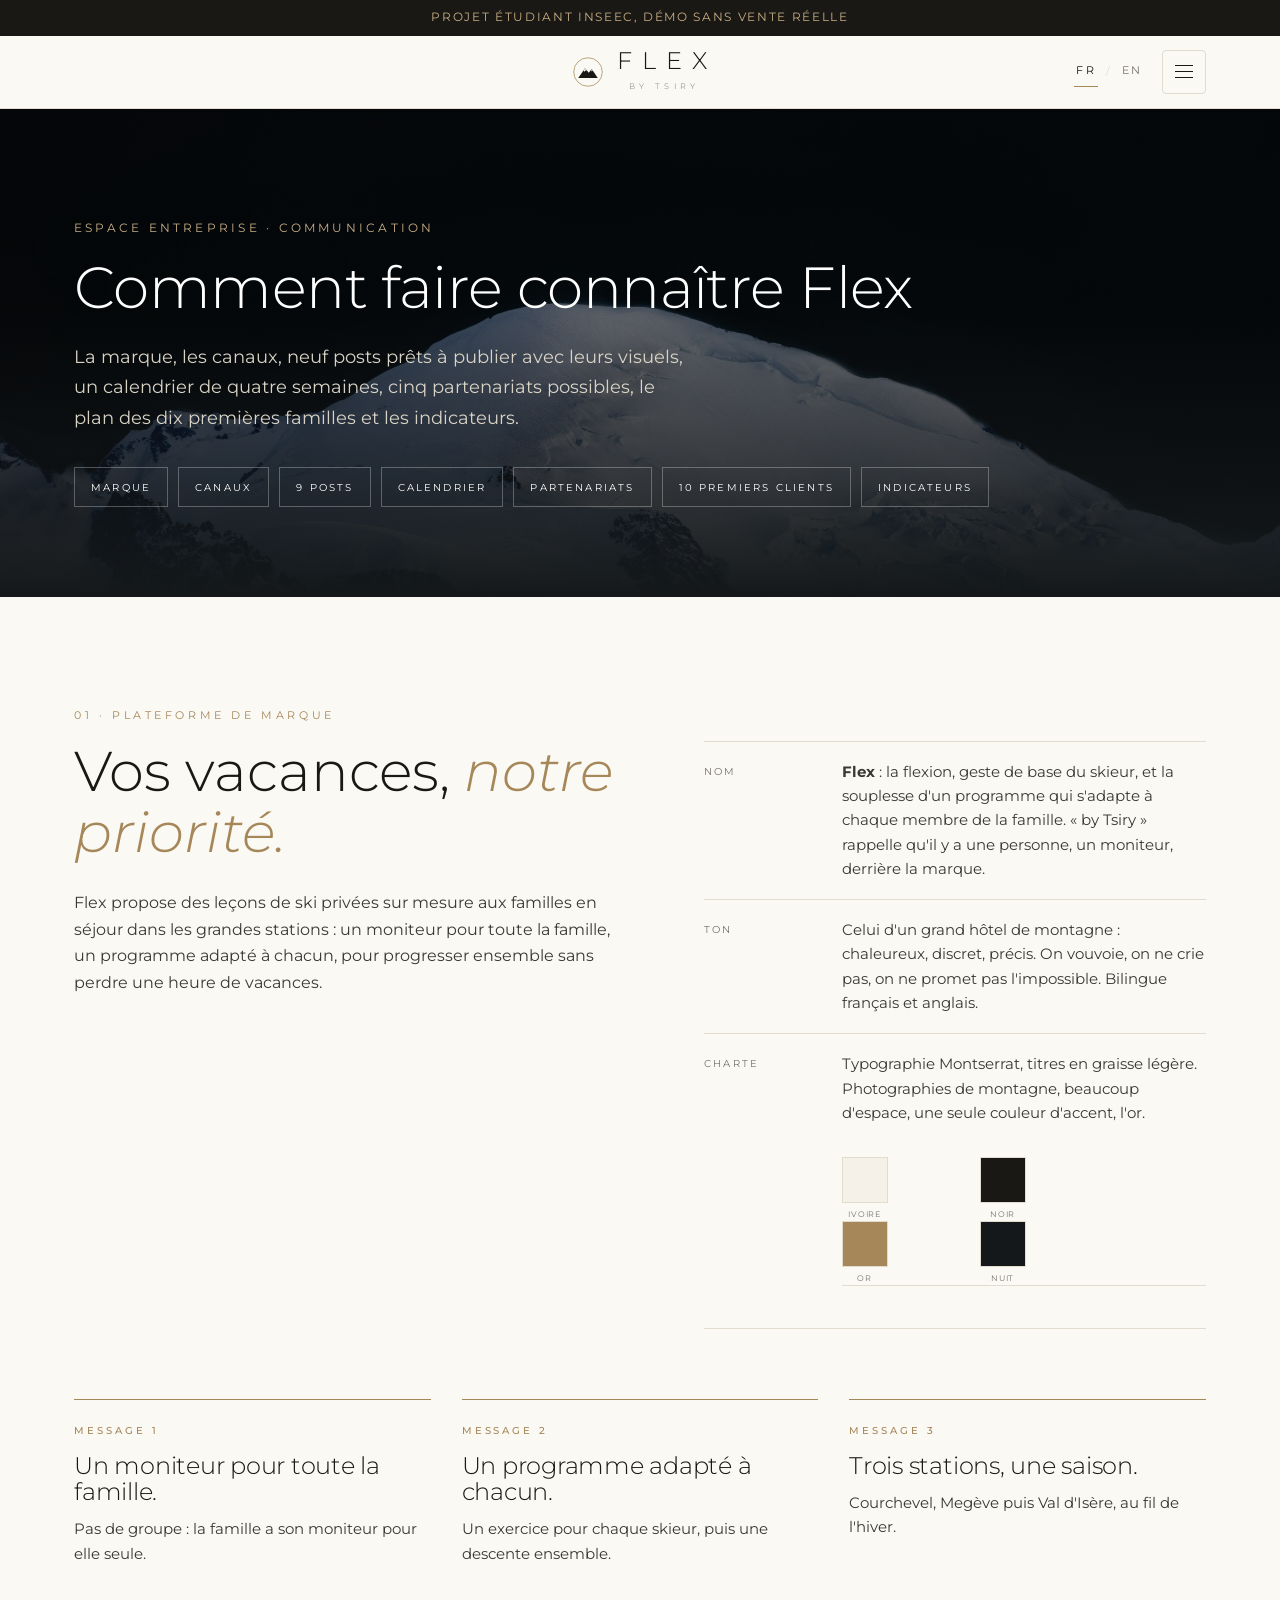
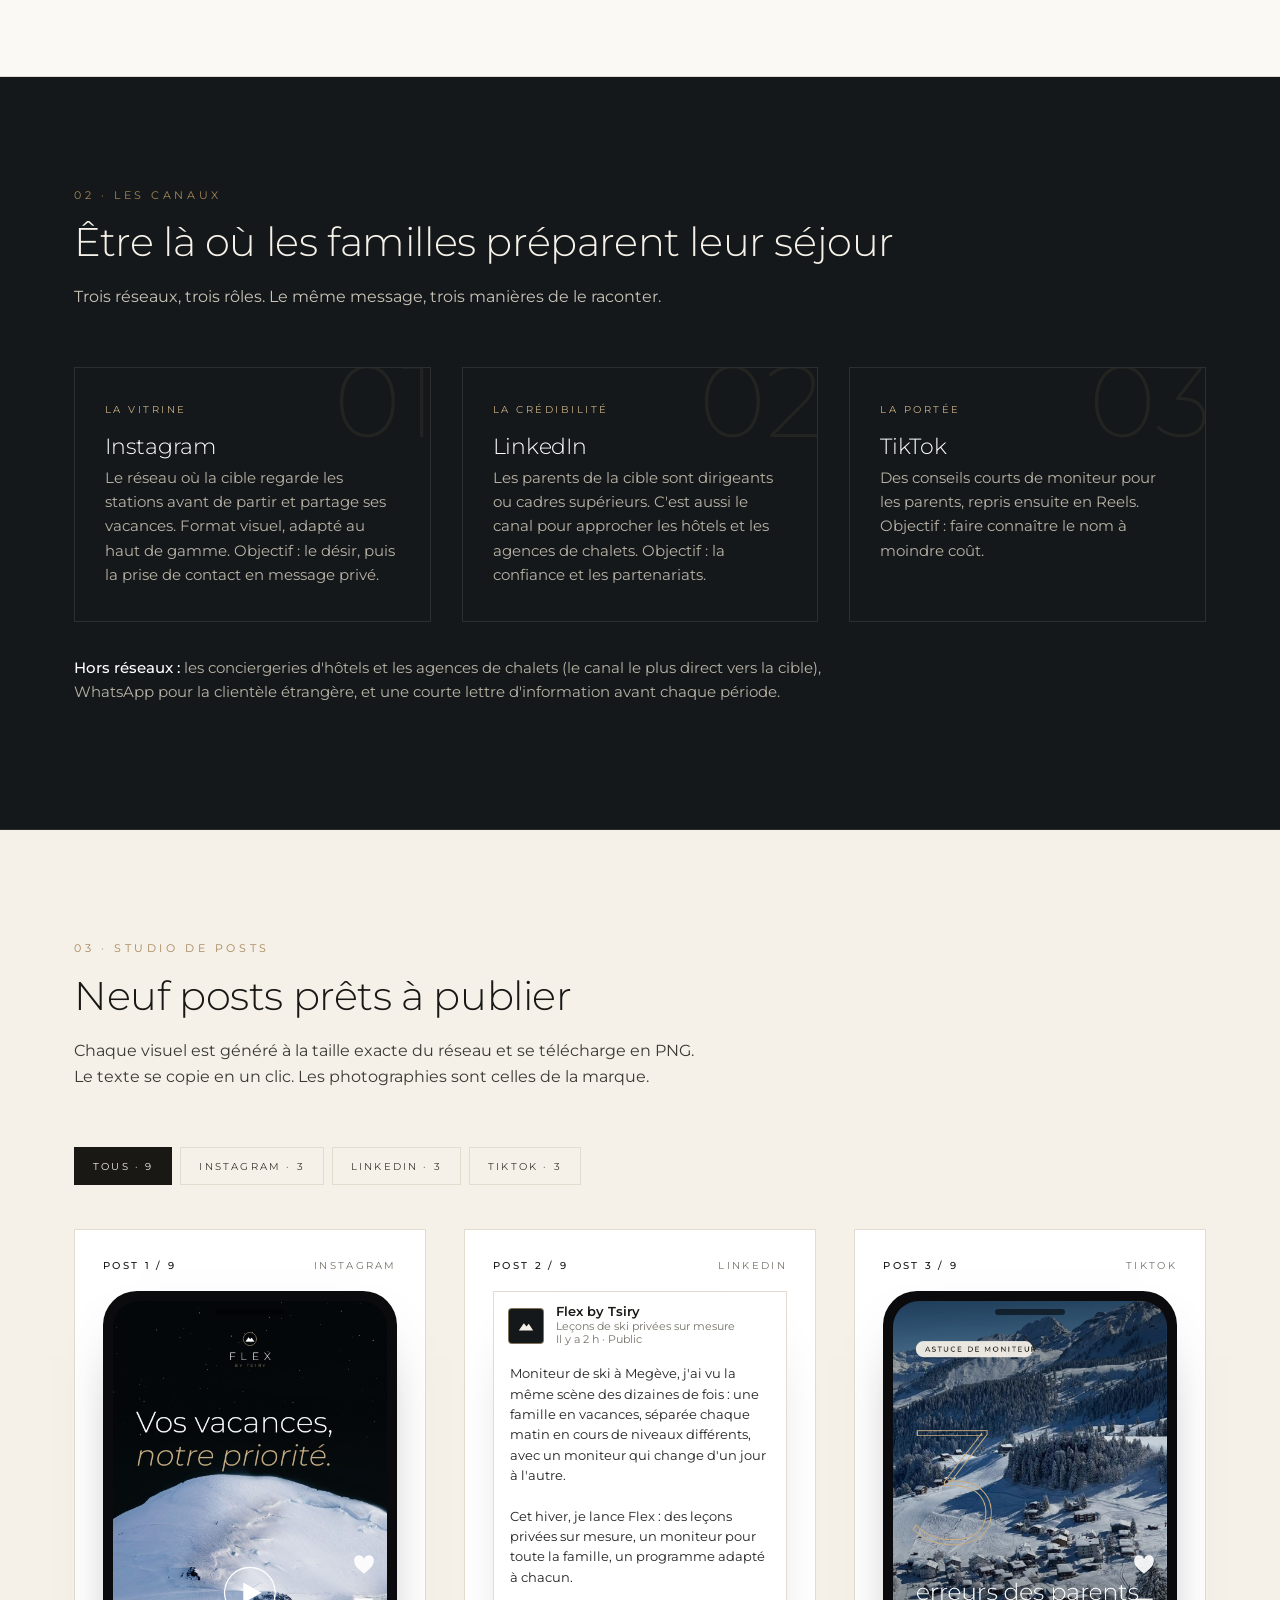
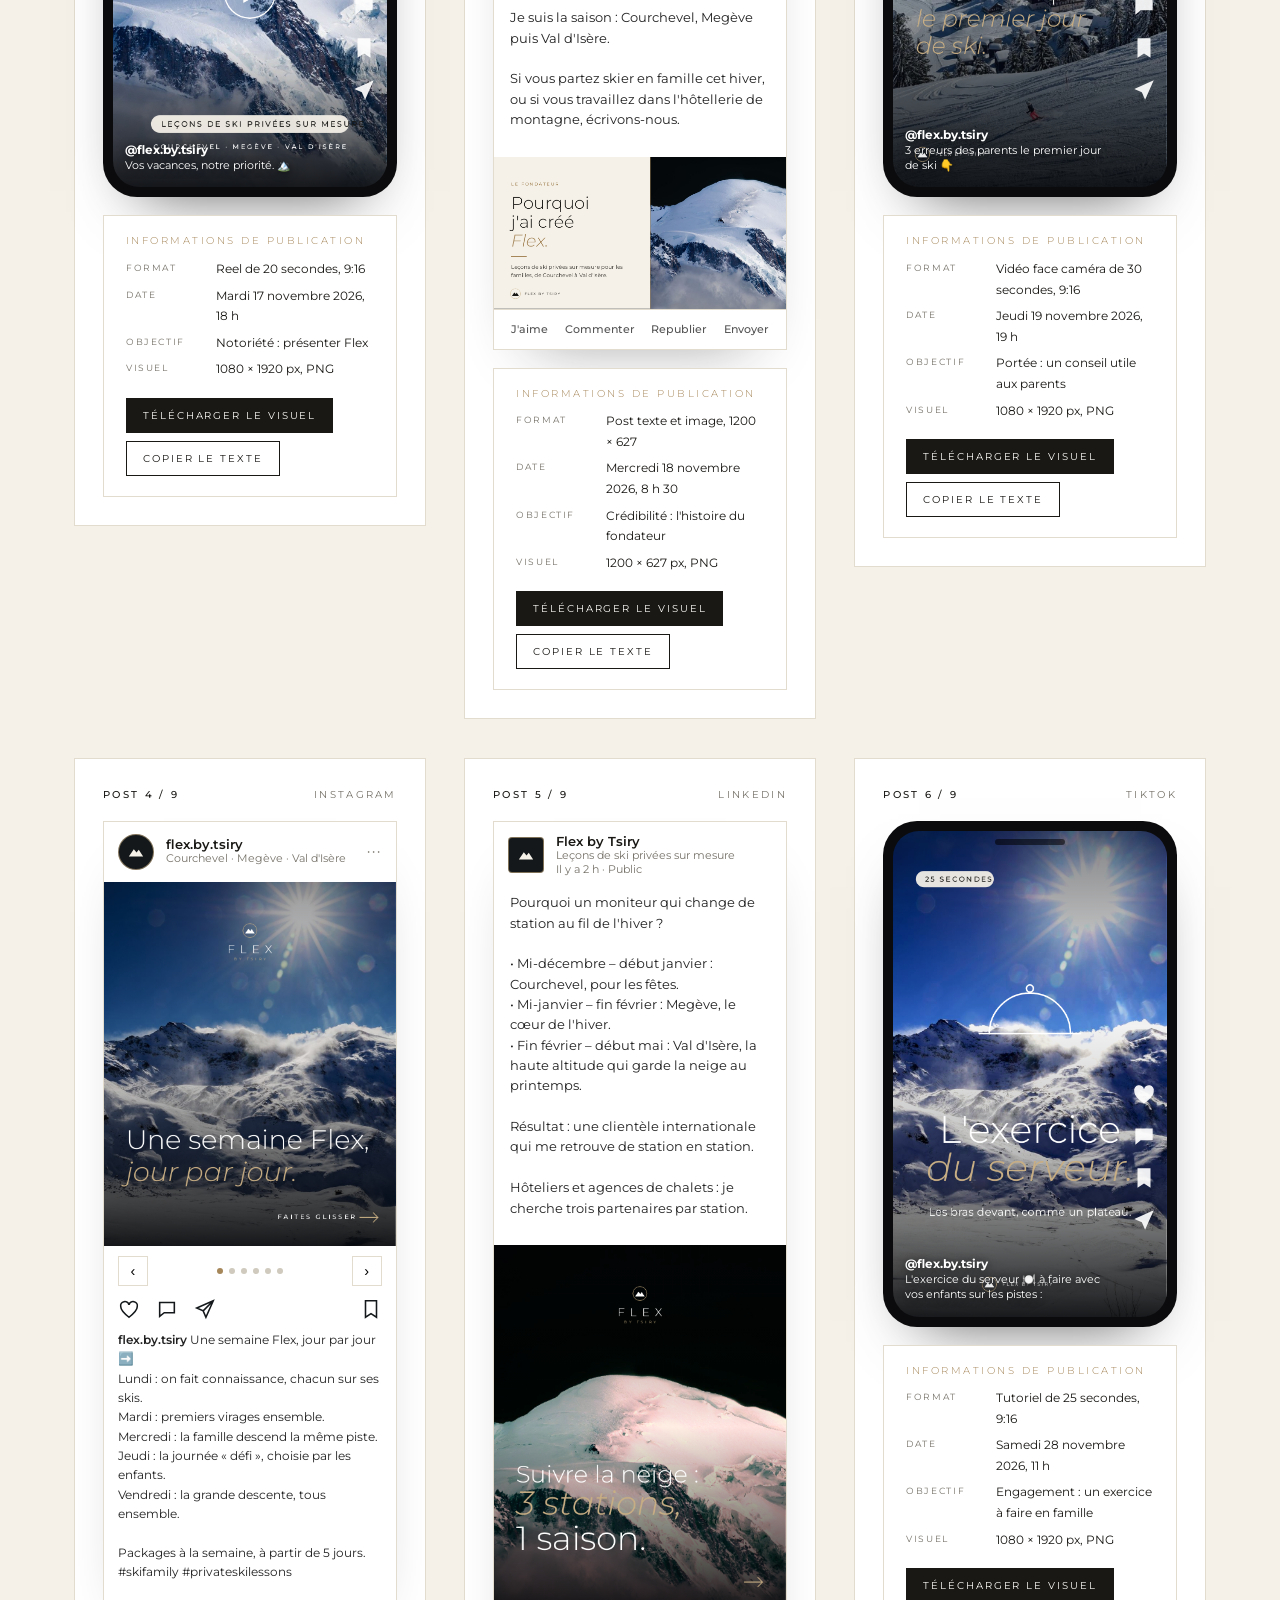
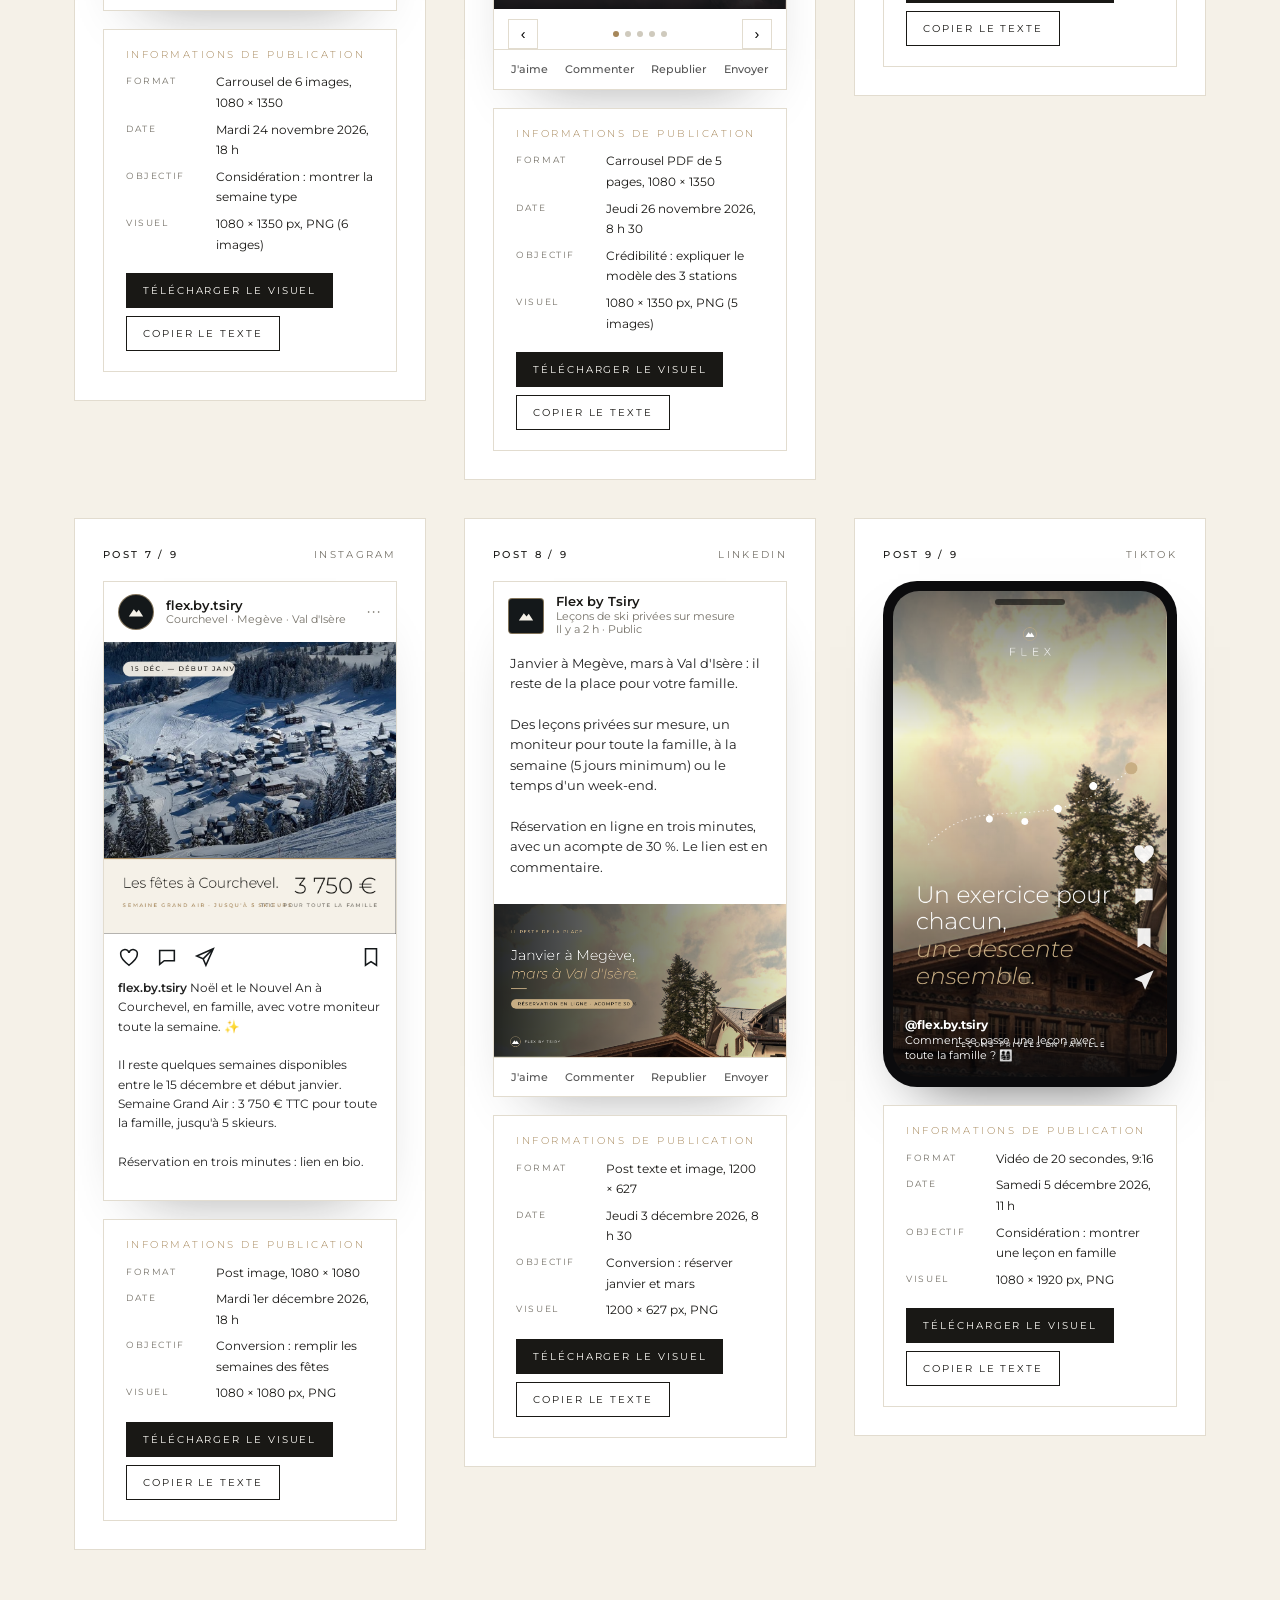
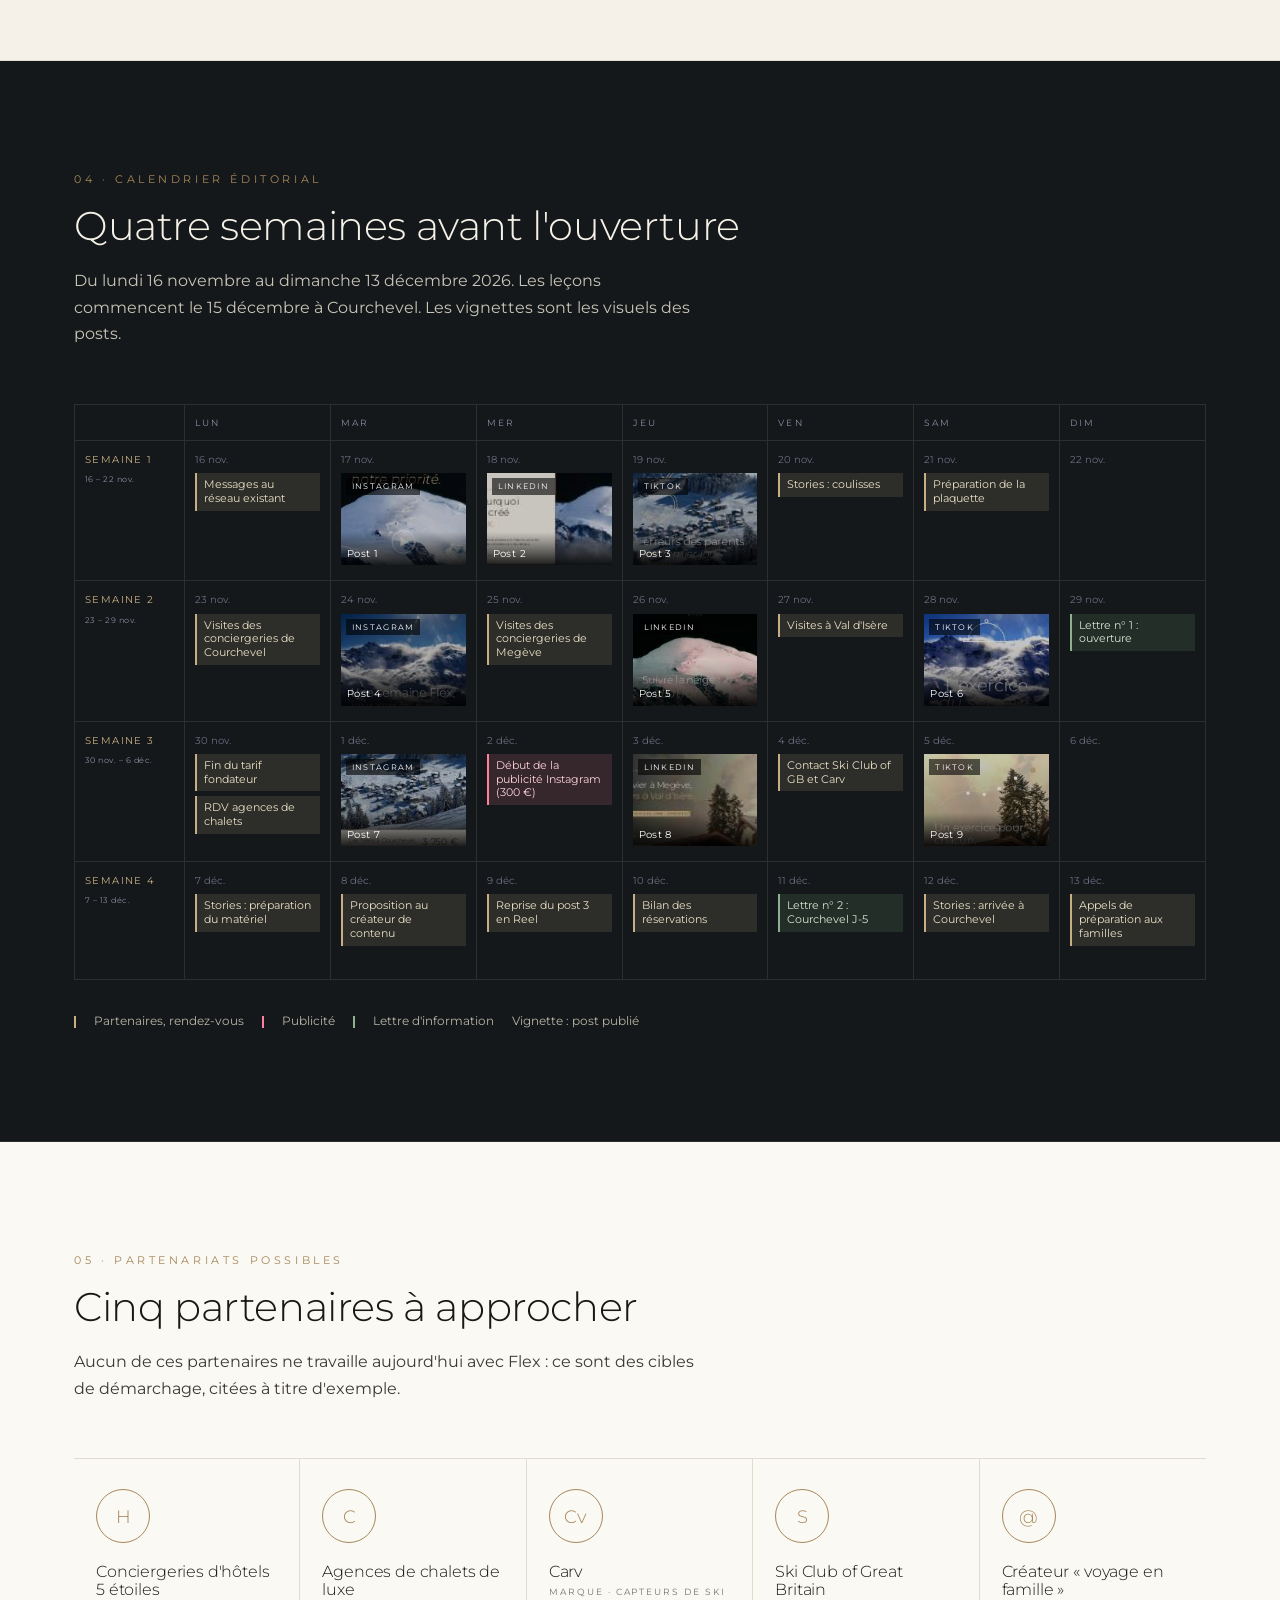
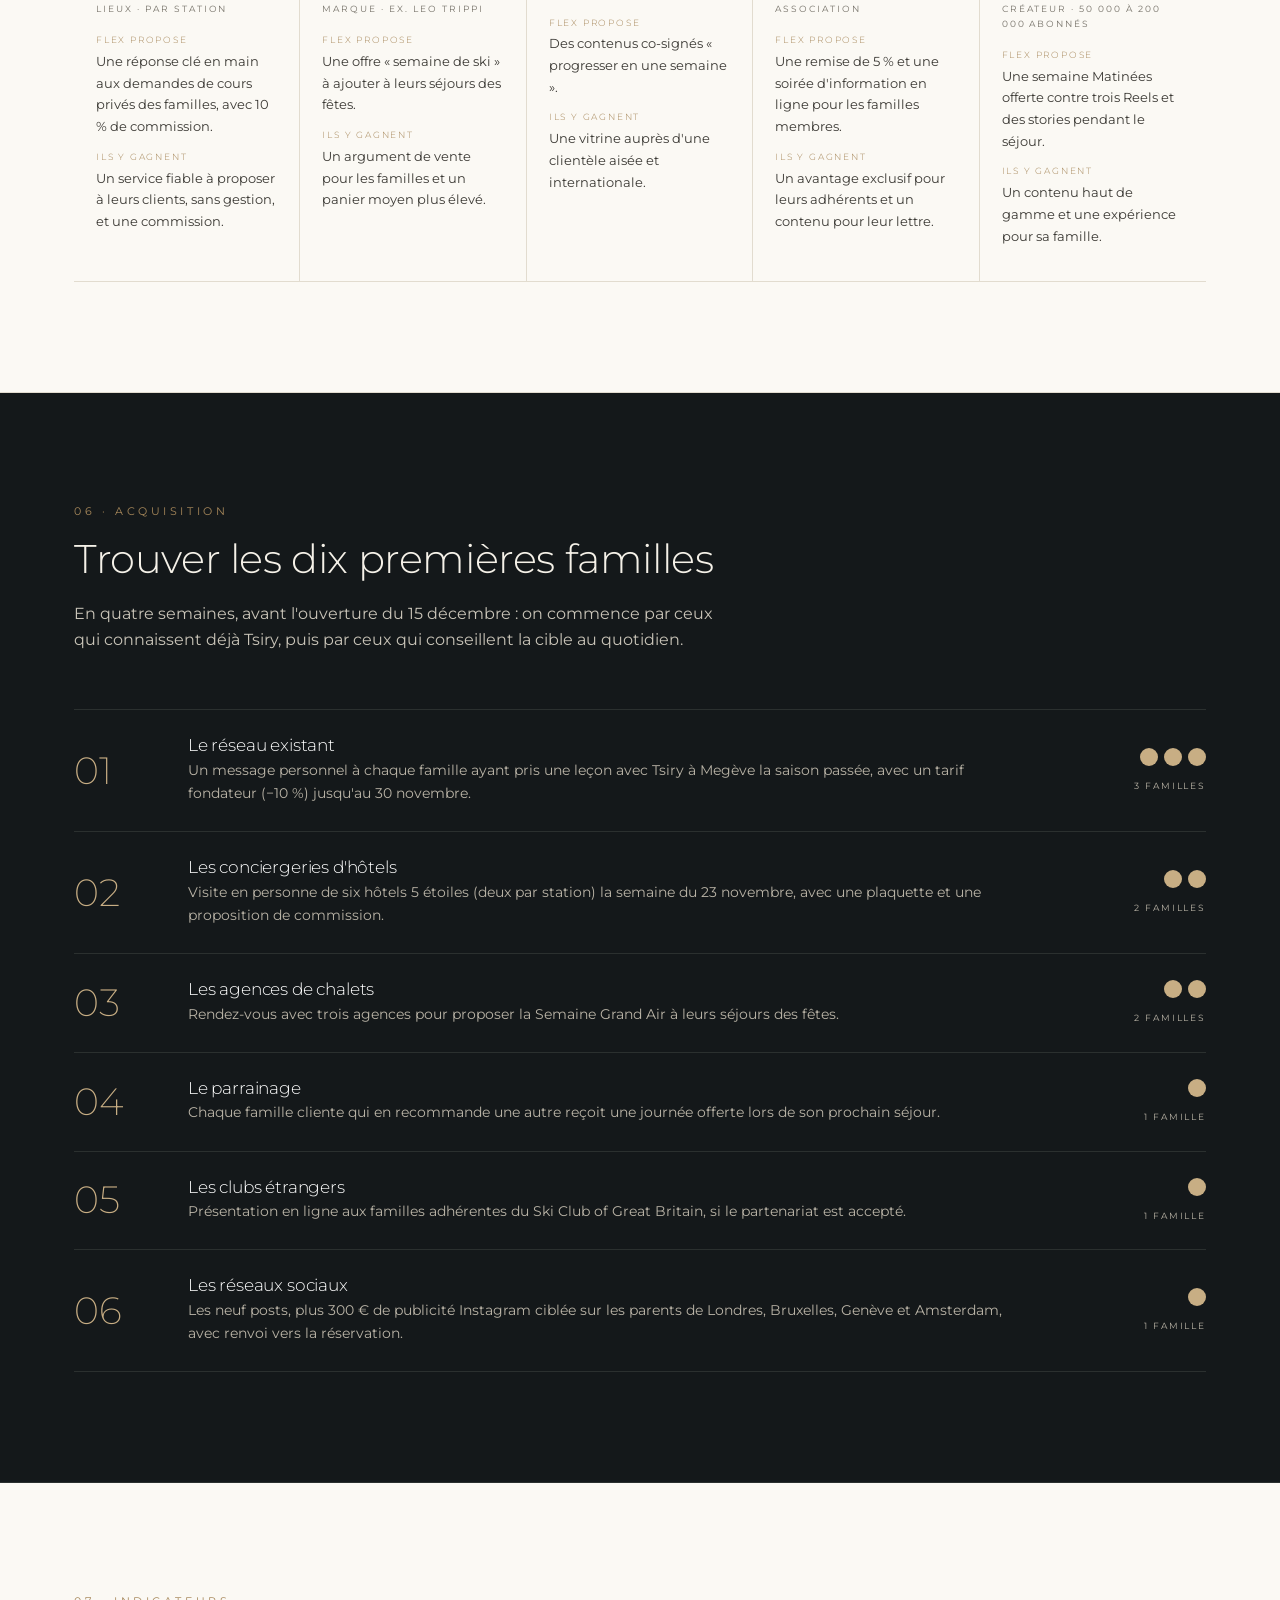
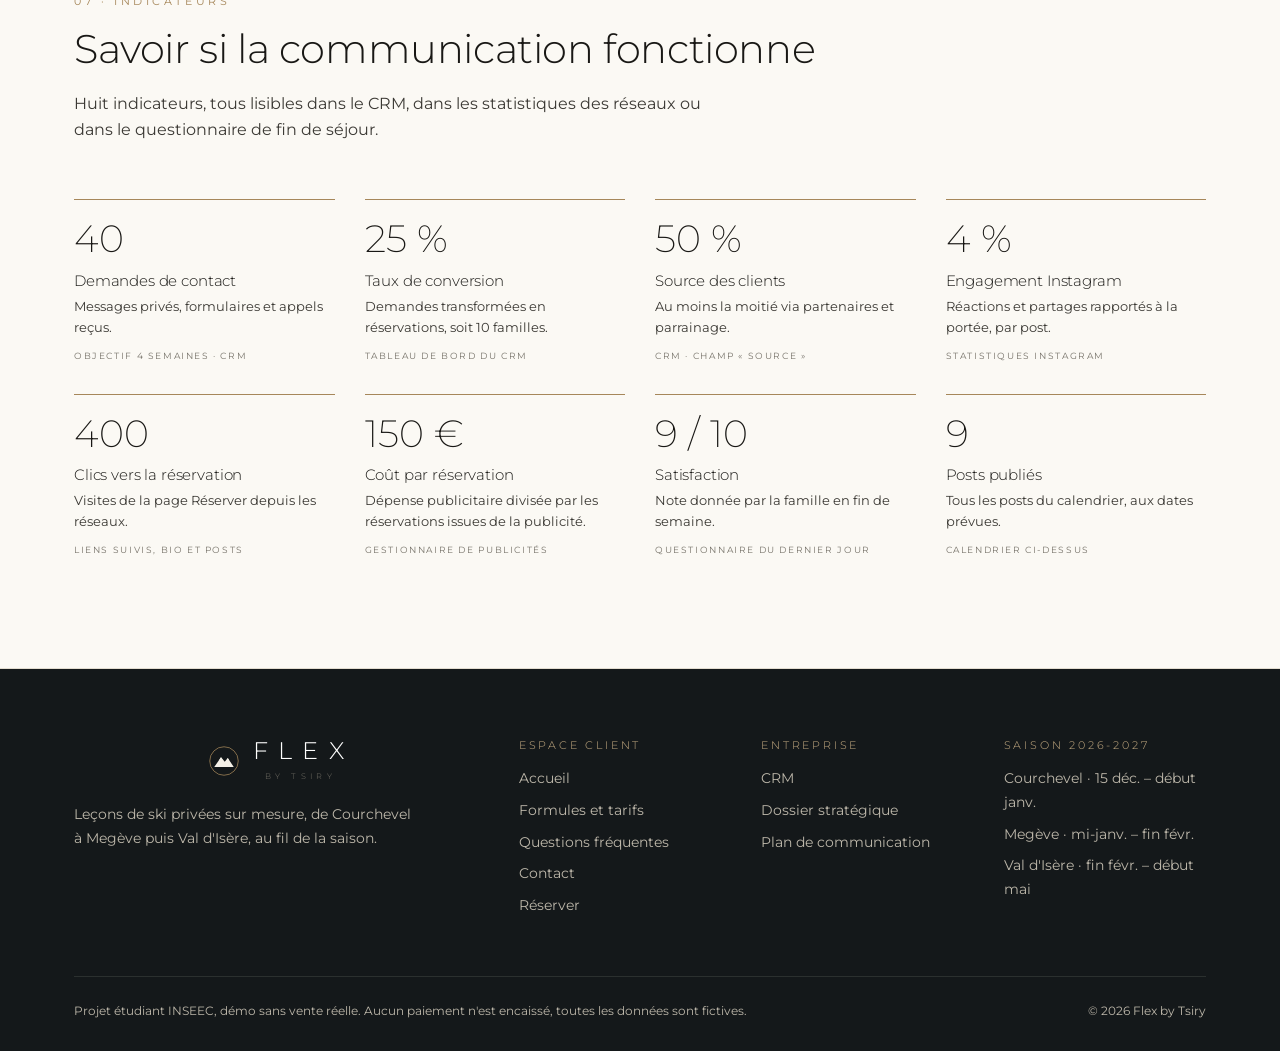
==== commit 725164b0: "Correction : boutons du sommaire invisibles sur Stratégie et Communication Co-Authored-By: Claude So" ====
--- a/communication.html
+++ b/communication.html
@@ -16,7 +16,7 @@
   .phero h1{font-size:clamp(2rem,4.6vw,3.6rem);color:#fff;margin:0 0 .4em}
   .phero .lead{color:#D9D3C6;max-width:620px}
   .toc{display:flex;flex-wrap:wrap;gap:10px;margin-top:34px}
-  .toc a{font-family:var(--brand);font-size:.62rem;letter-spacing:.22em;text-transform:uppercase;text-decoration:none;color:#fff;padding:11px 16px;border:1px solid rgba(255,255,255,.28);transition:background .3s,color .3s}
+  .toc a{background:transparent;font-family:var(--brand);font-size:.62rem;letter-spacing:.22em;text-transform:uppercase;text-decoration:none;color:#fff;padding:11px 16px;border:1px solid rgba(255,255,255,.28);transition:background .3s,color .3s}
   .toc a:hover{background:#fff;color:var(--ink)}
 
   .sec{padding:110px 0;border-bottom:1px solid var(--line)}
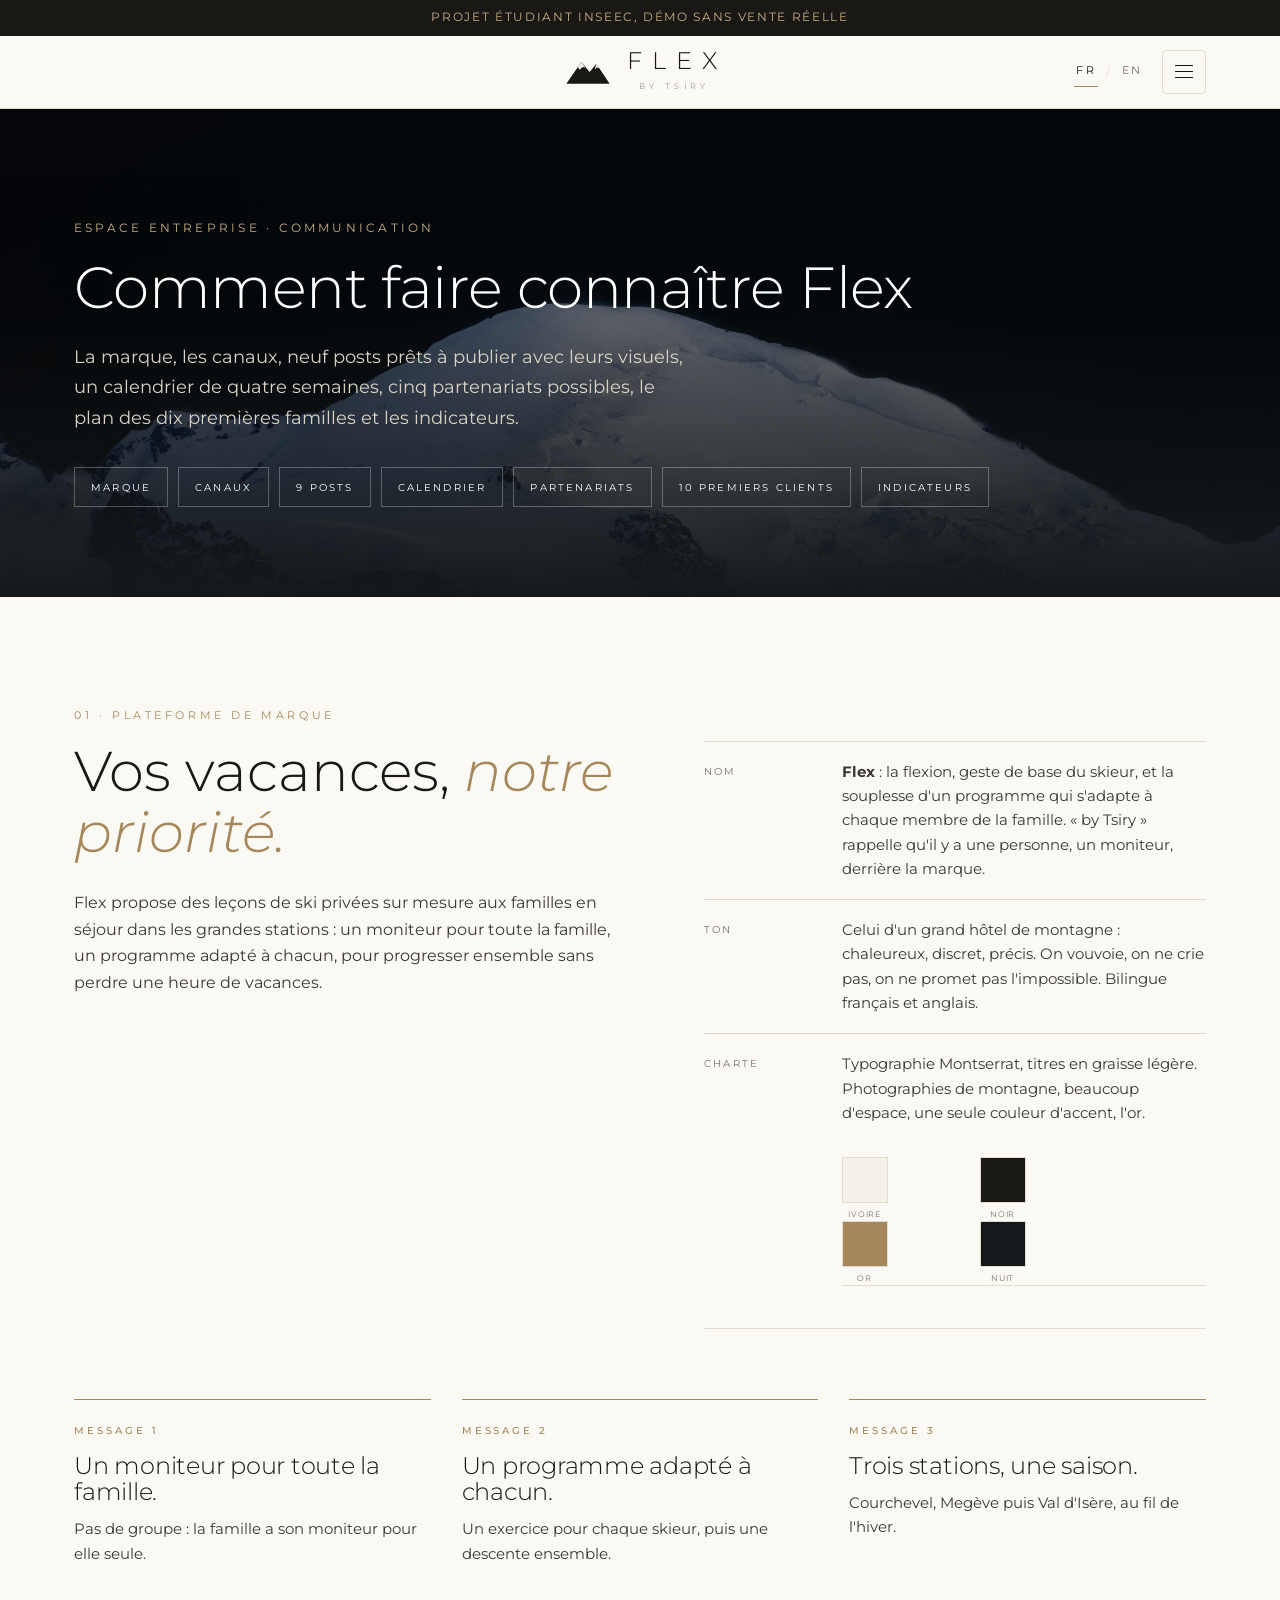
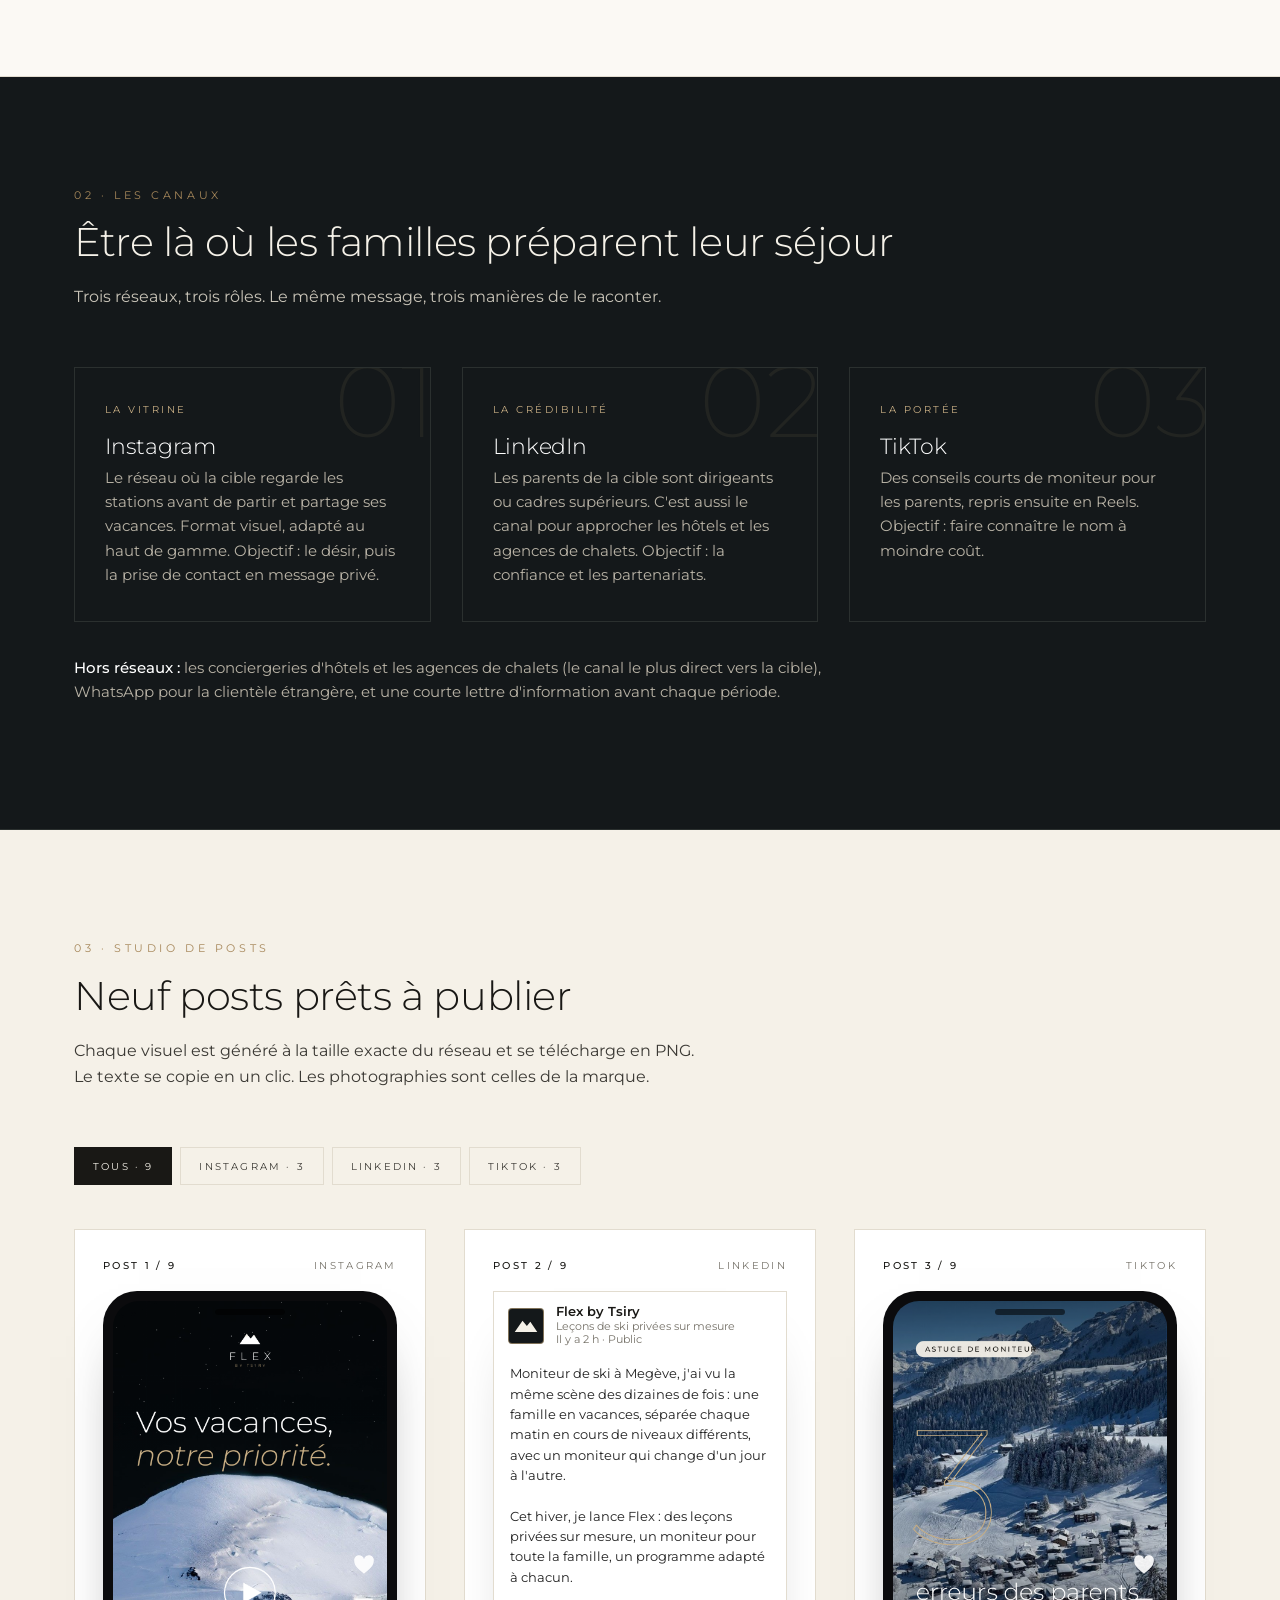
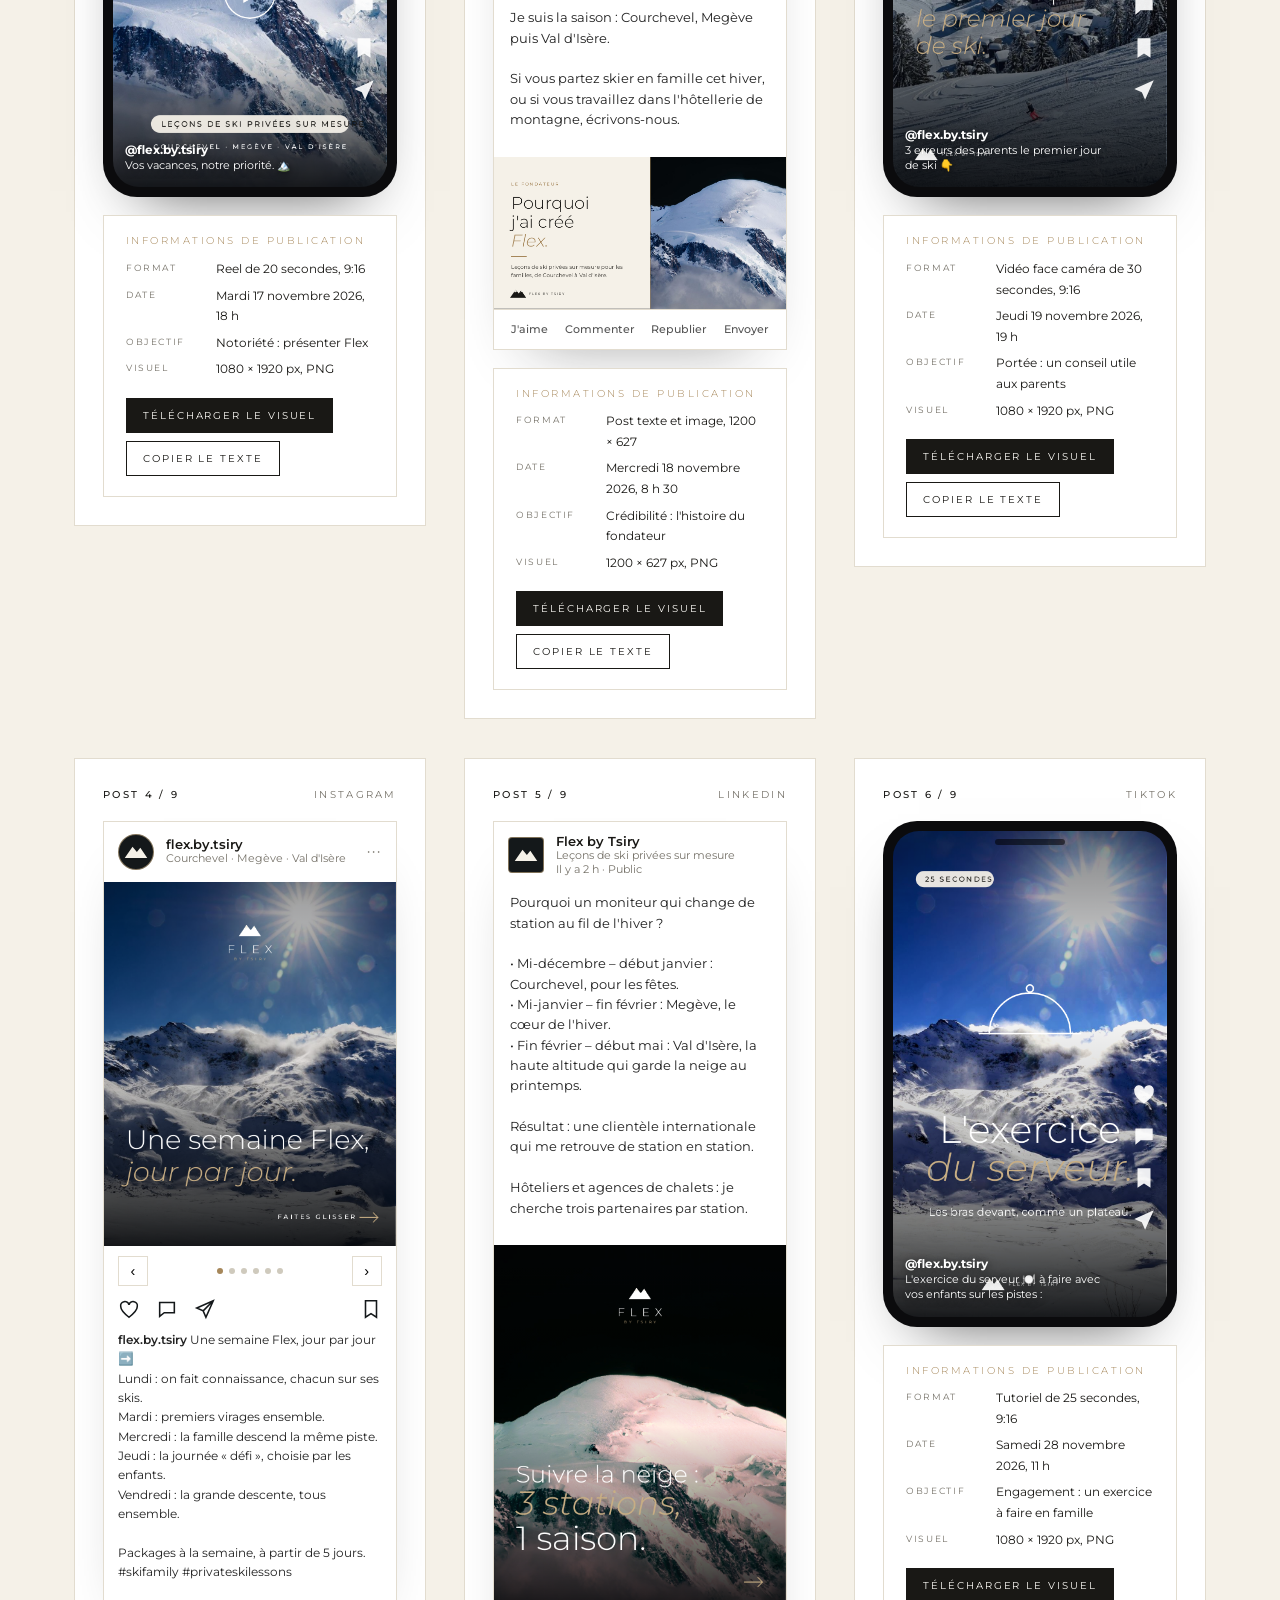
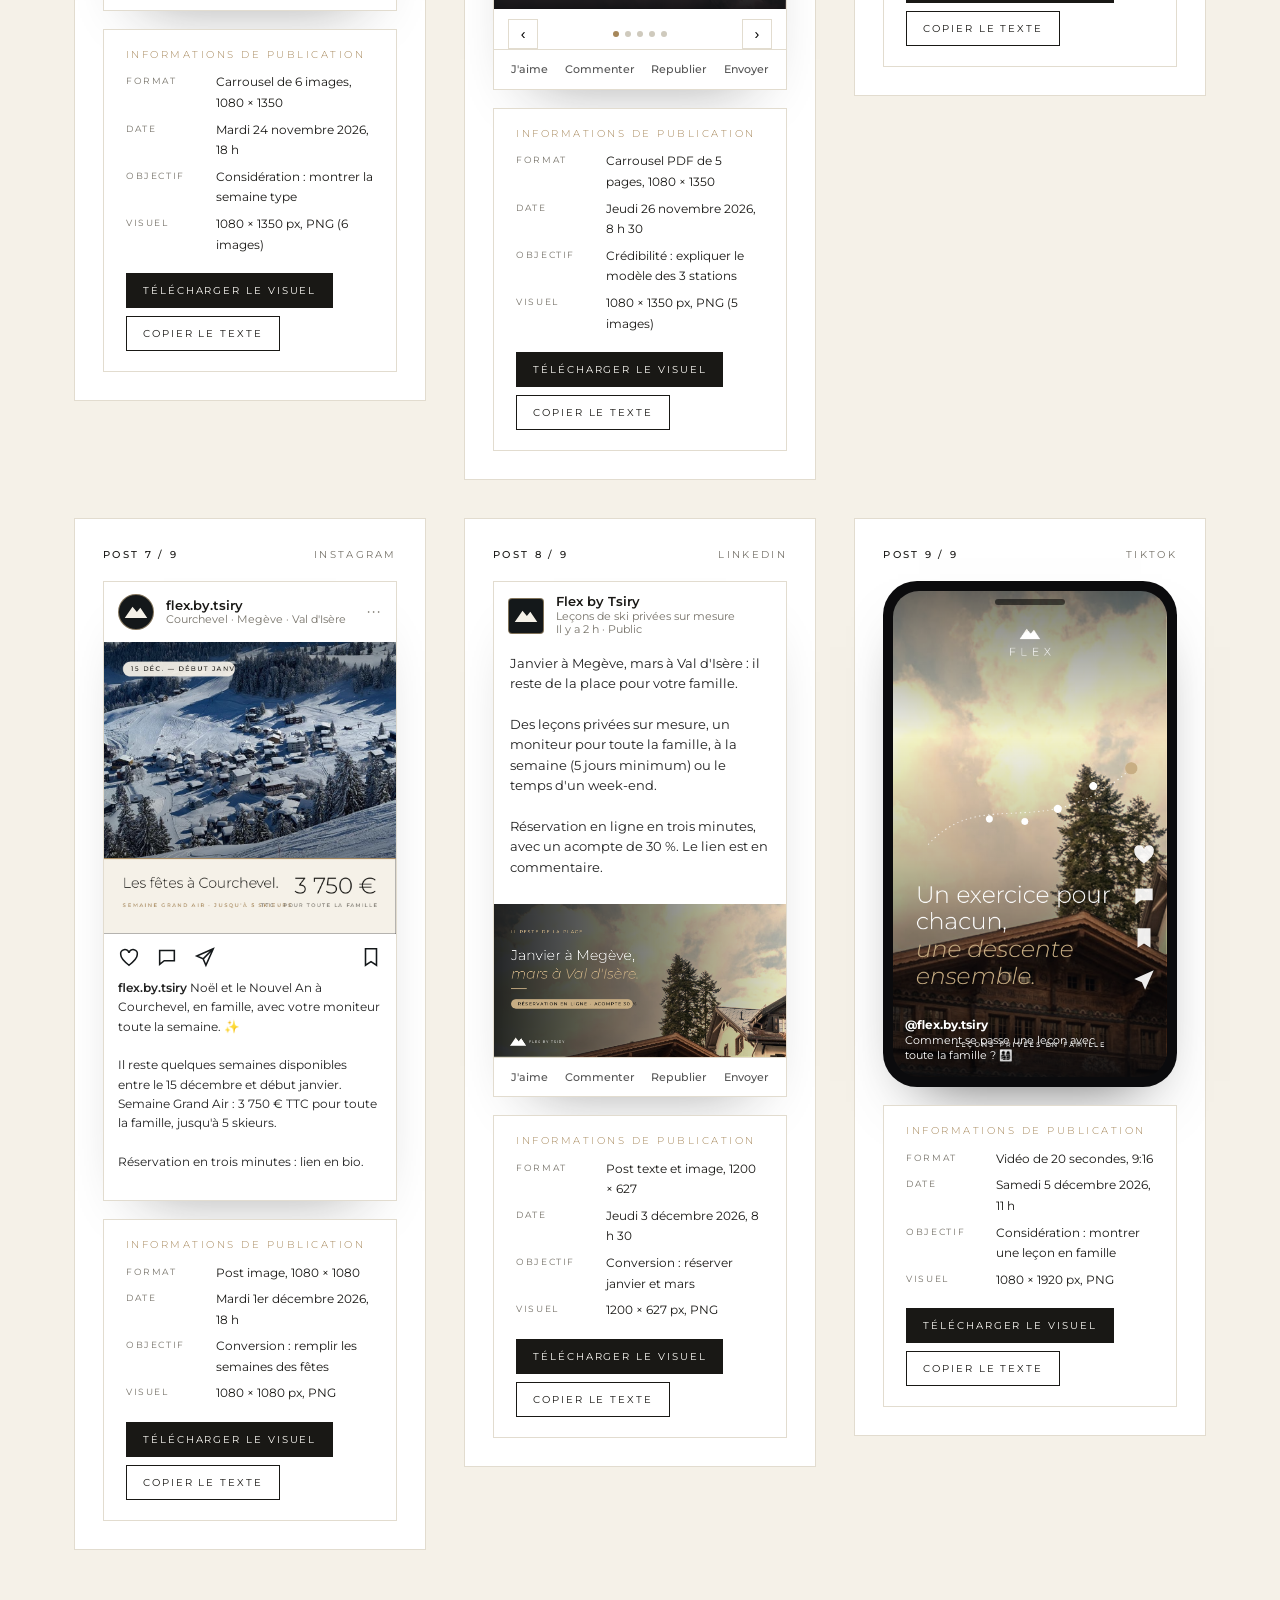
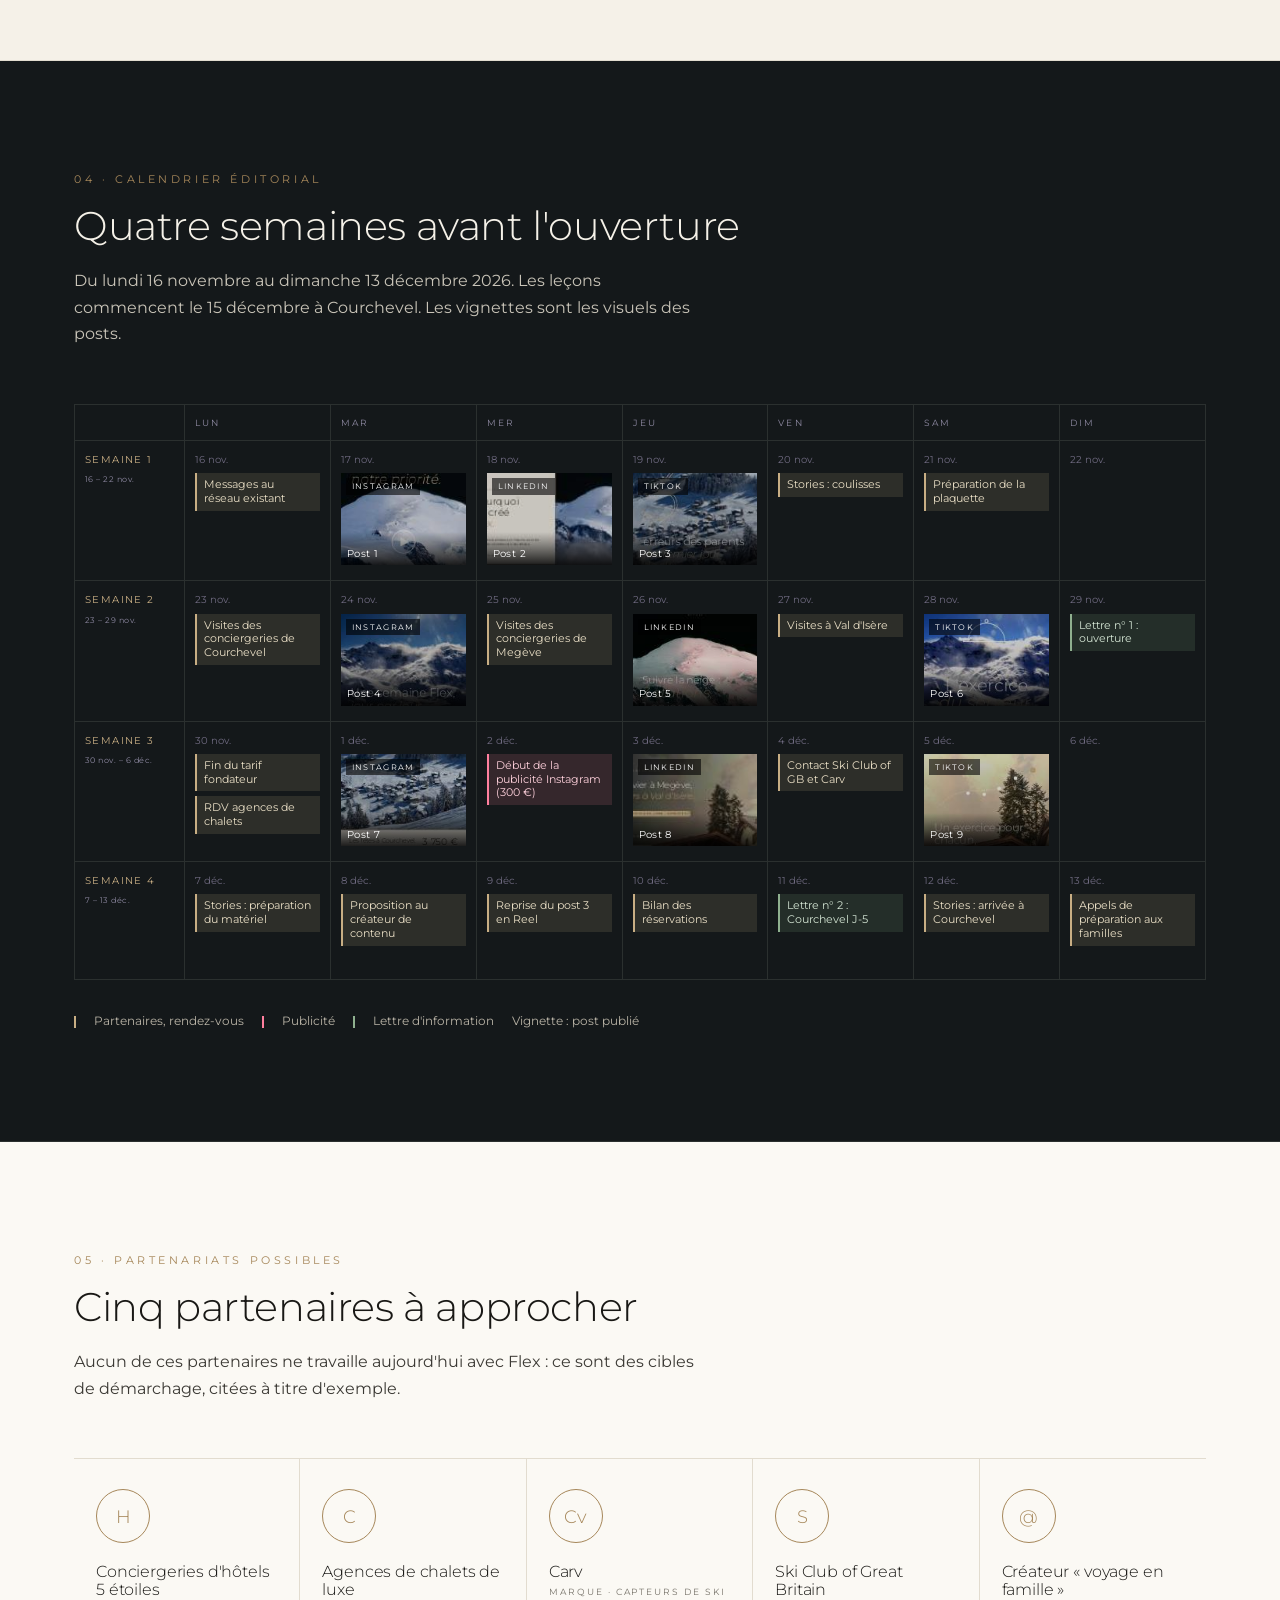
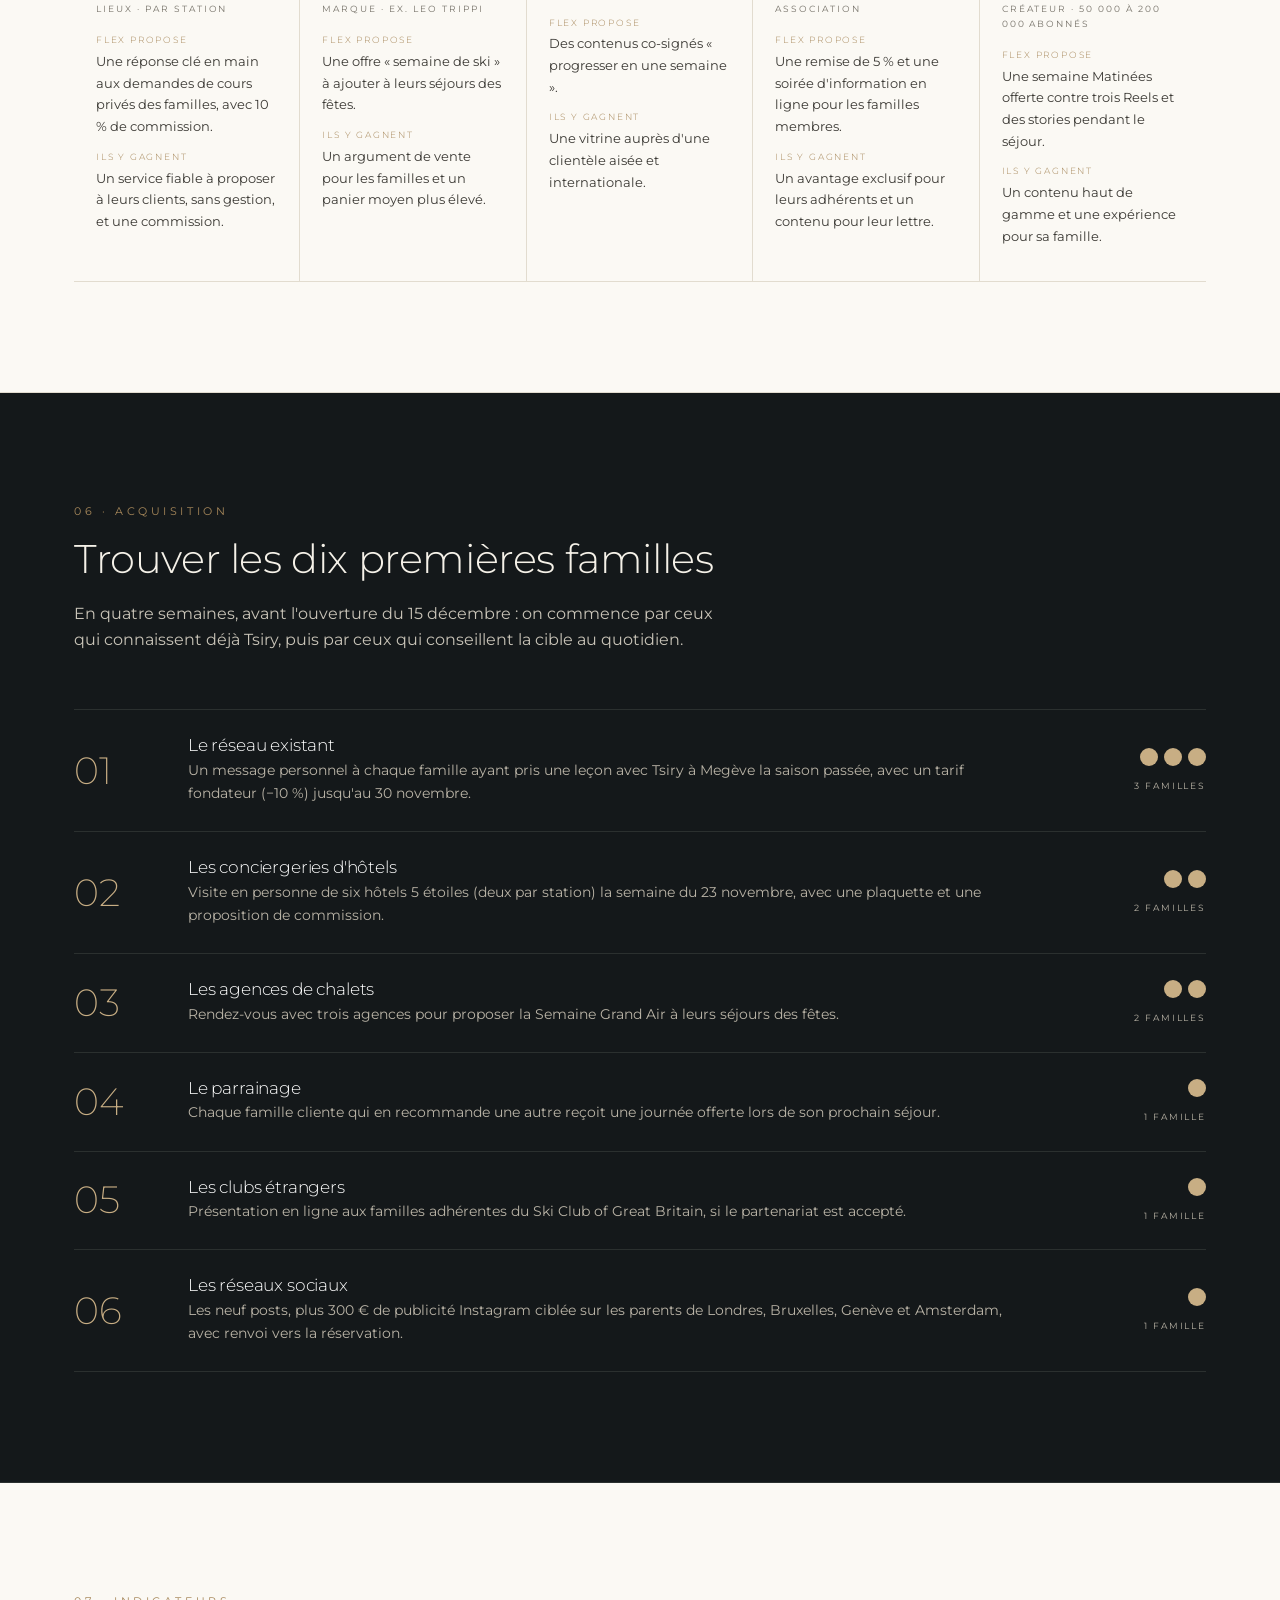
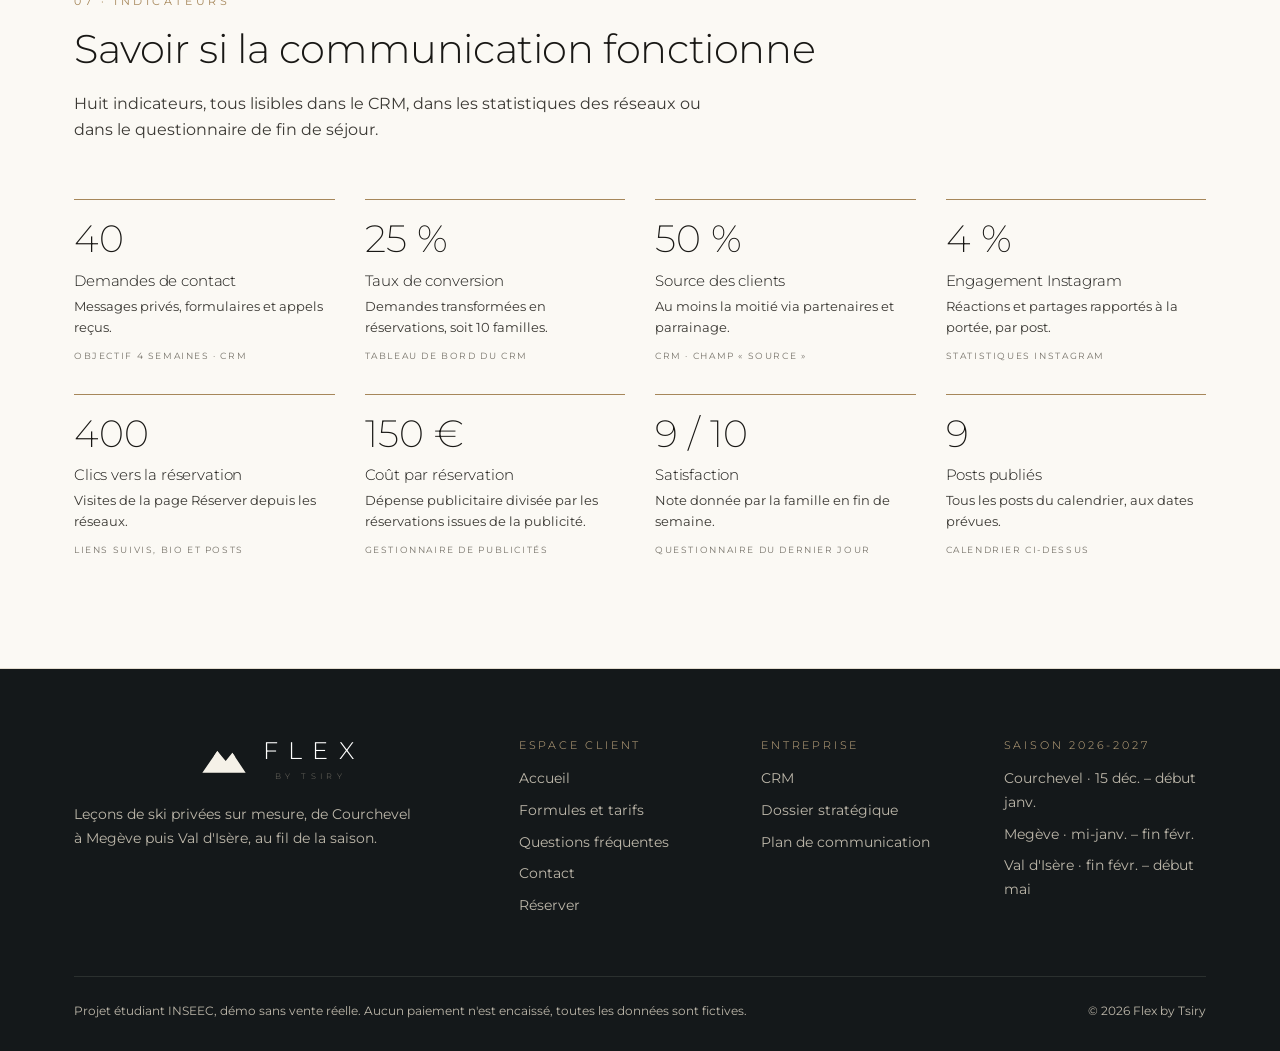
==== commit 4abc2984: "Logo : sans cercle, montagne agrandie (site, favicon, visuels des posts) Co-Authored-By: Claude Sonn" ====
--- a/communication.html
+++ b/communication.html
@@ -66,7 +66,7 @@
   .mk{background:#fff;border:1px solid var(--line);box-shadow:0 30px 60px -40px rgba(20,20,20,.45);overflow:hidden}
   .mk header{display:flex;align-items:center;gap:12px;padding:12px 14px}
   .mk .av{width:36px;height:36px;border-radius:50%;background:#14181A;display:flex;align-items:center;justify-content:center;flex:none;border:1px solid rgba(200,174,132,.6)}
-  .mk .av svg{width:22px;height:22px}
+  .mk .av svg{width:26px;height:16px}
   .mk header b{display:block;font-size:.8rem;font-weight:600;line-height:1.2}
   .mk header span{display:block;font-size:.66rem;color:var(--muted);line-height:1.3}
   .mk .dots{margin-left:auto;color:var(--muted);letter-spacing:2px}
--- a/assets/site.css
+++ b/assets/site.css
@@ -44,7 +44,7 @@
 .nav{position:sticky;top:0;z-index:50;background:rgba(251,249,244,.97);border-bottom:1px solid var(--line)}
 .nav .wrap{display:grid;grid-template-columns:1fr auto 1fr;align-items:center;height:72px;gap:28px}
 .brand{display:flex;align-items:center;justify-content:center;gap:14px;text-decoration:none;text-align:center}
-.brand svg{width:30px;height:30px;flex:none}
+.brand svg{width:50px;height:30px;flex:none}
 .brand > span{display:block;text-align:center}
 .brand-name{display:block;font-family:var(--brand);font-size:1.5rem;letter-spacing:.42em;margin-right:-.42em;font-weight:300;line-height:1}
 .brand-by{display:block;font-family:var(--brand);font-weight:300;font-size:.5rem;letter-spacing:.55em;margin-right:-.55em;text-transform:uppercase;color:var(--muted);margin-top:7px}
